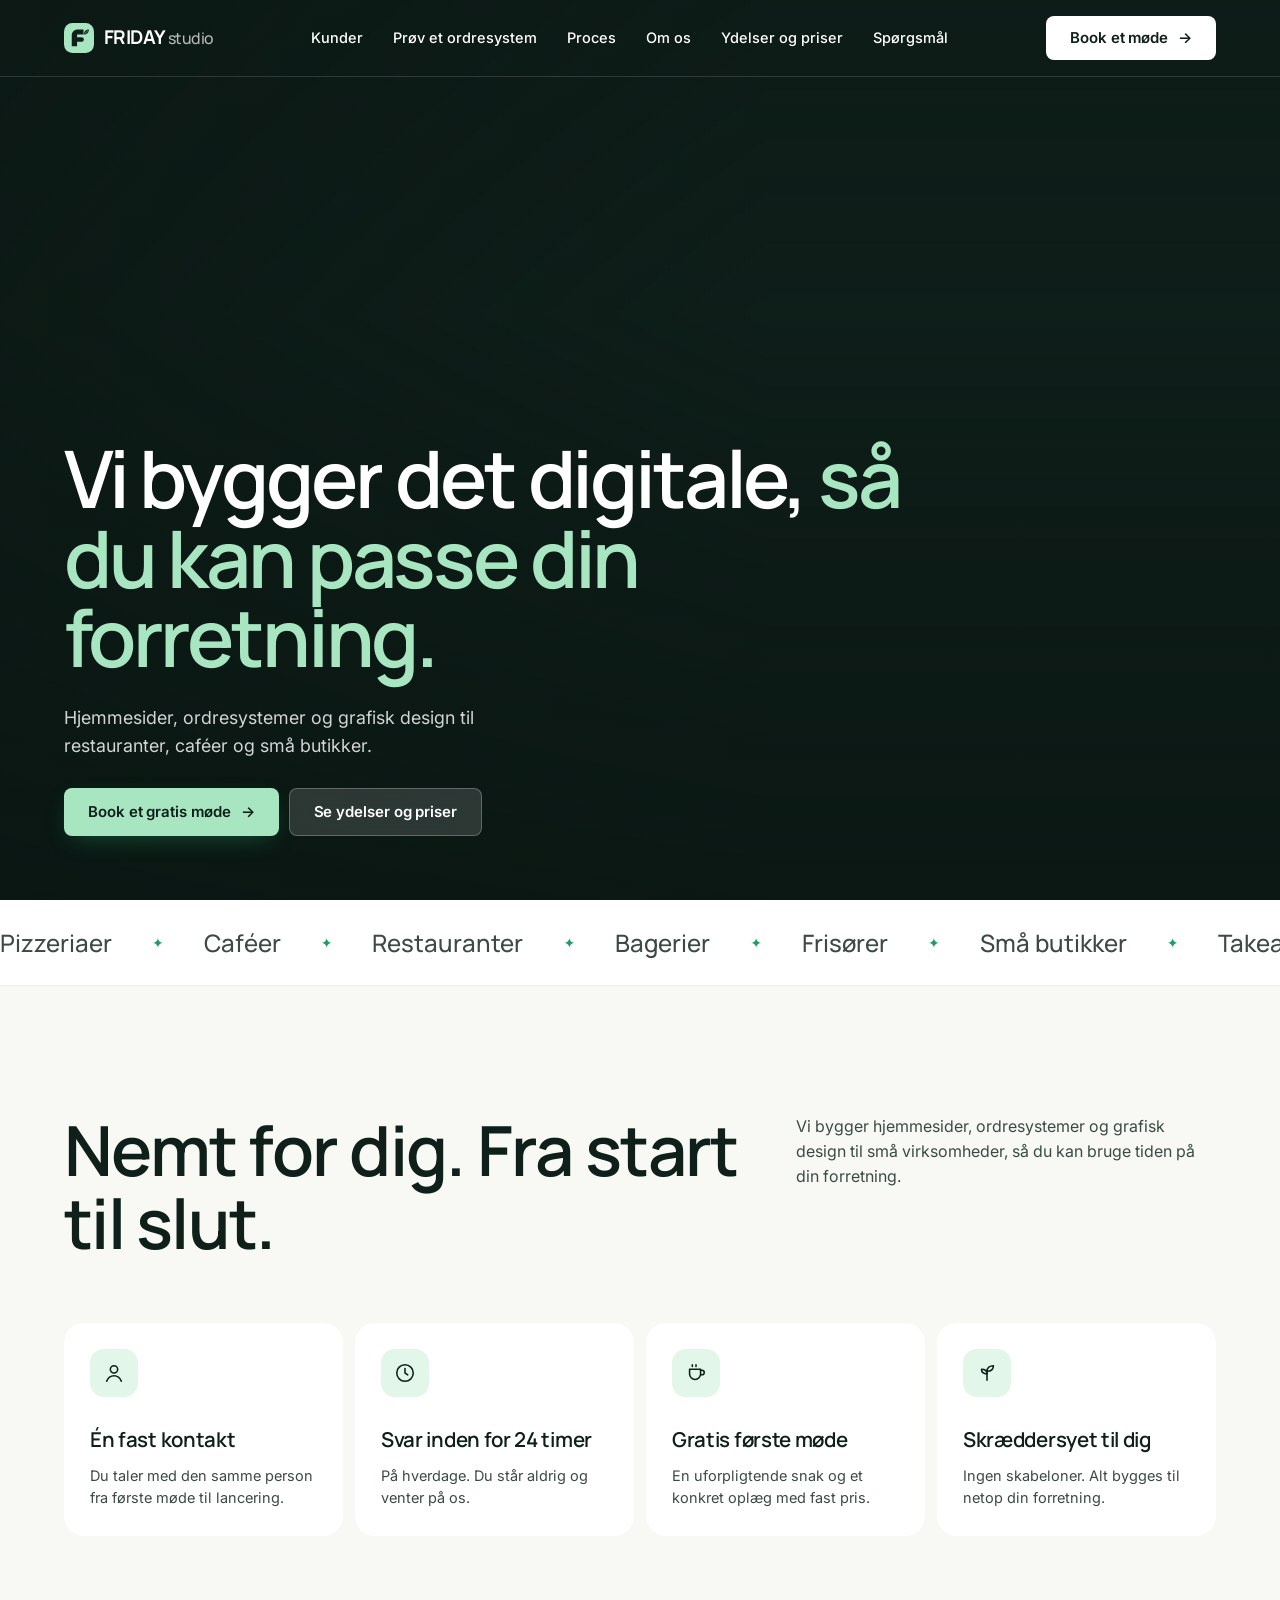
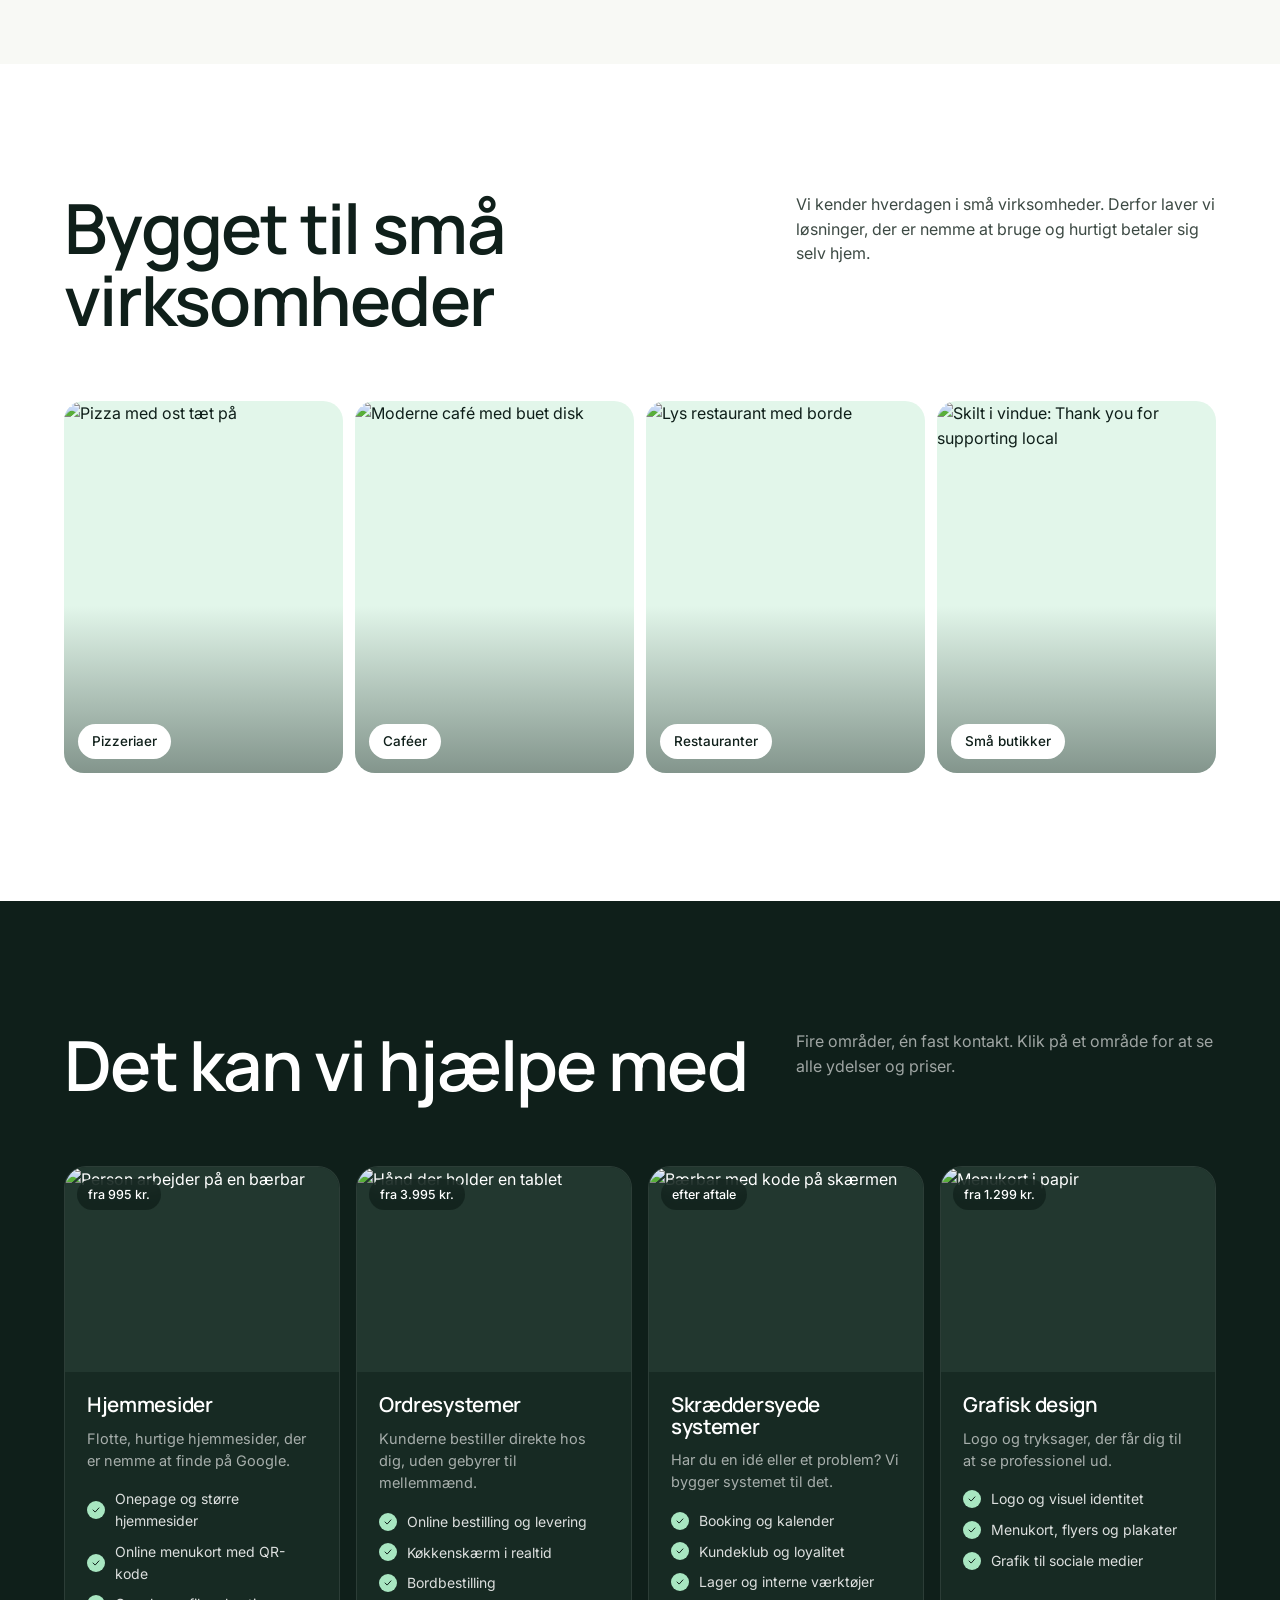
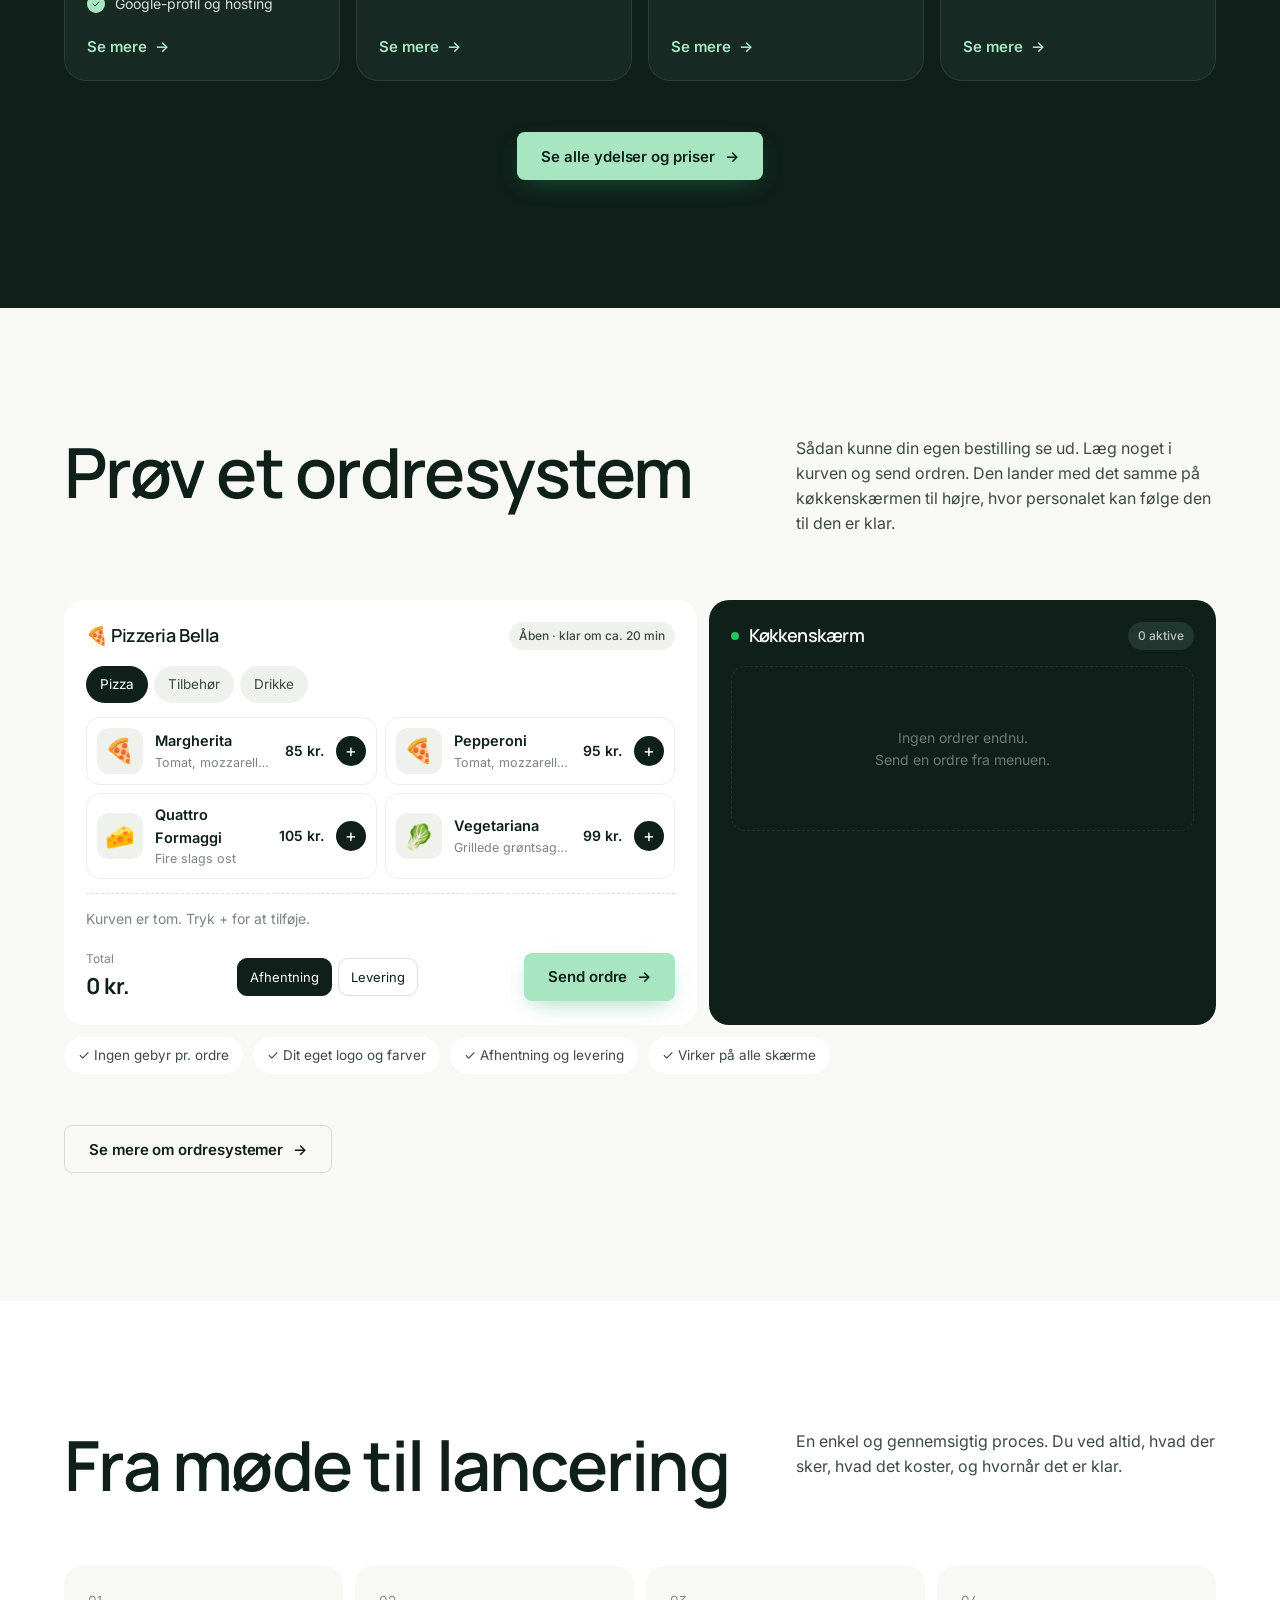
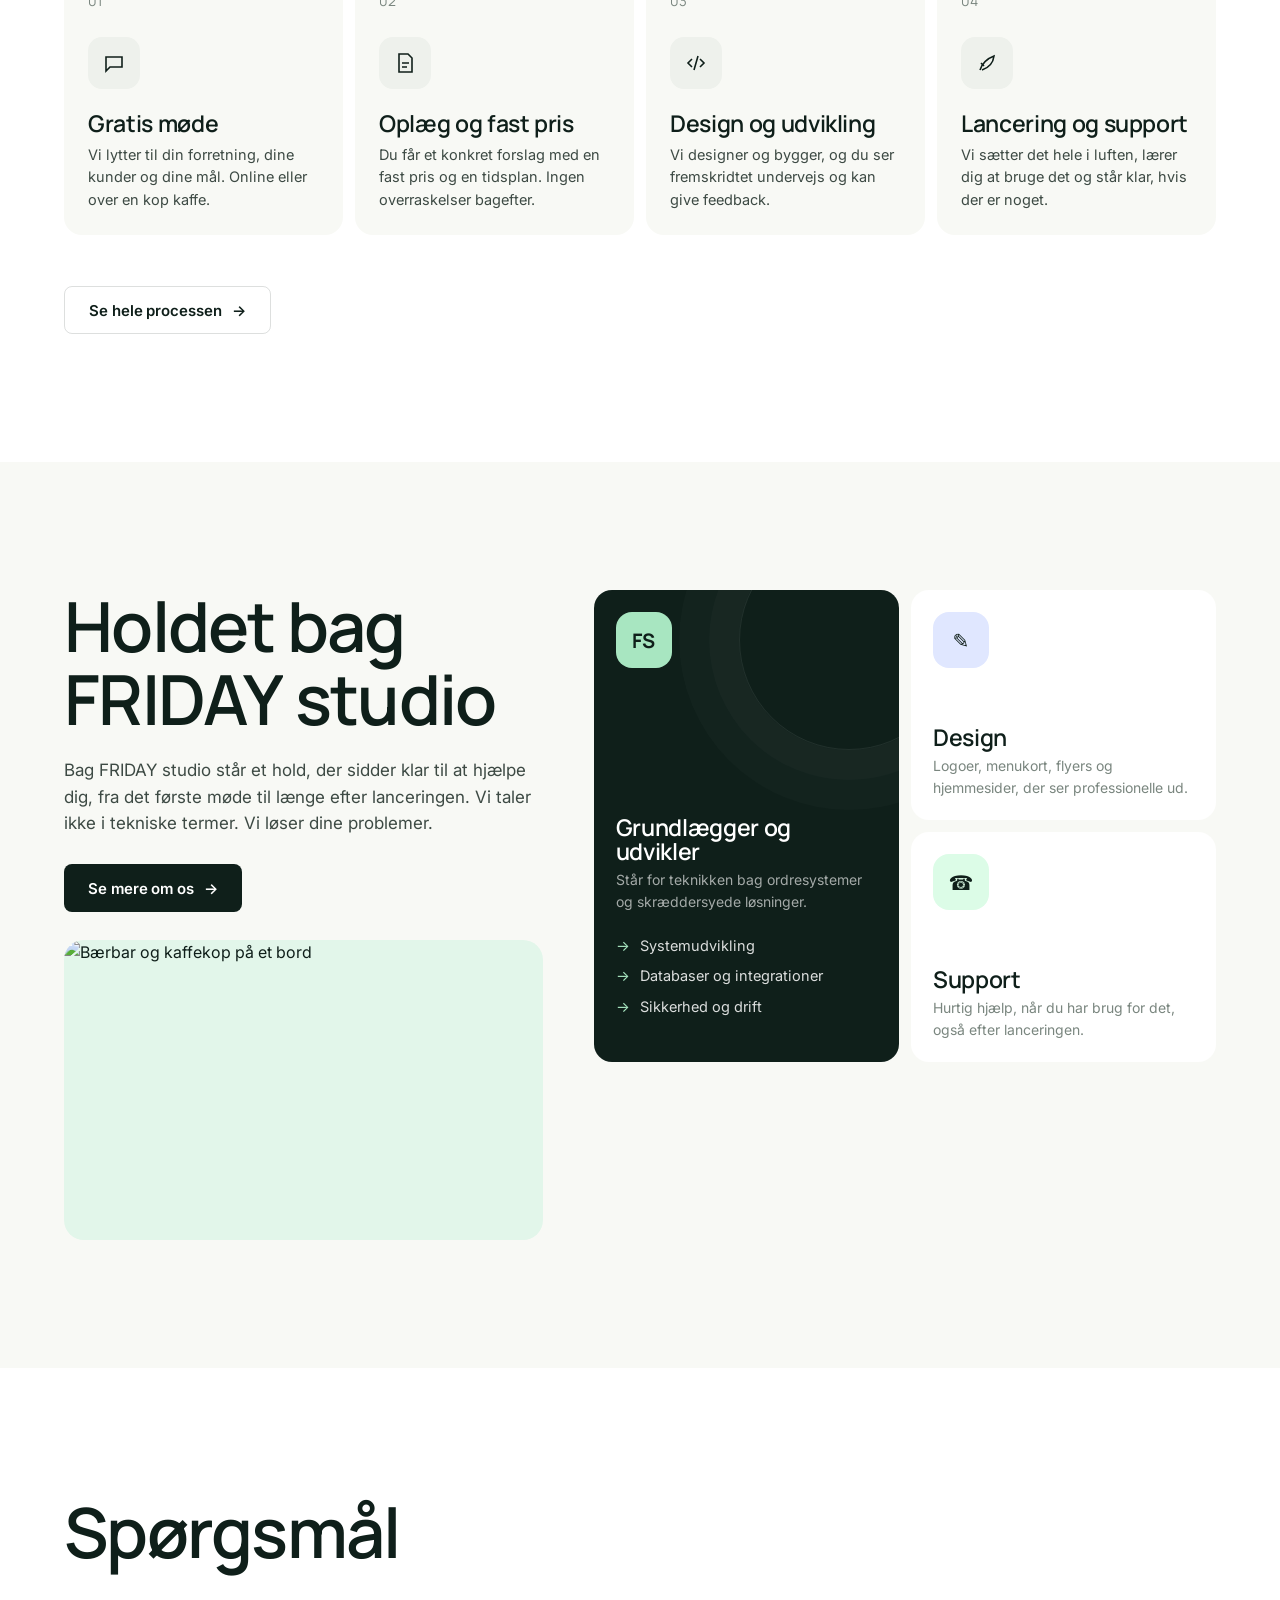
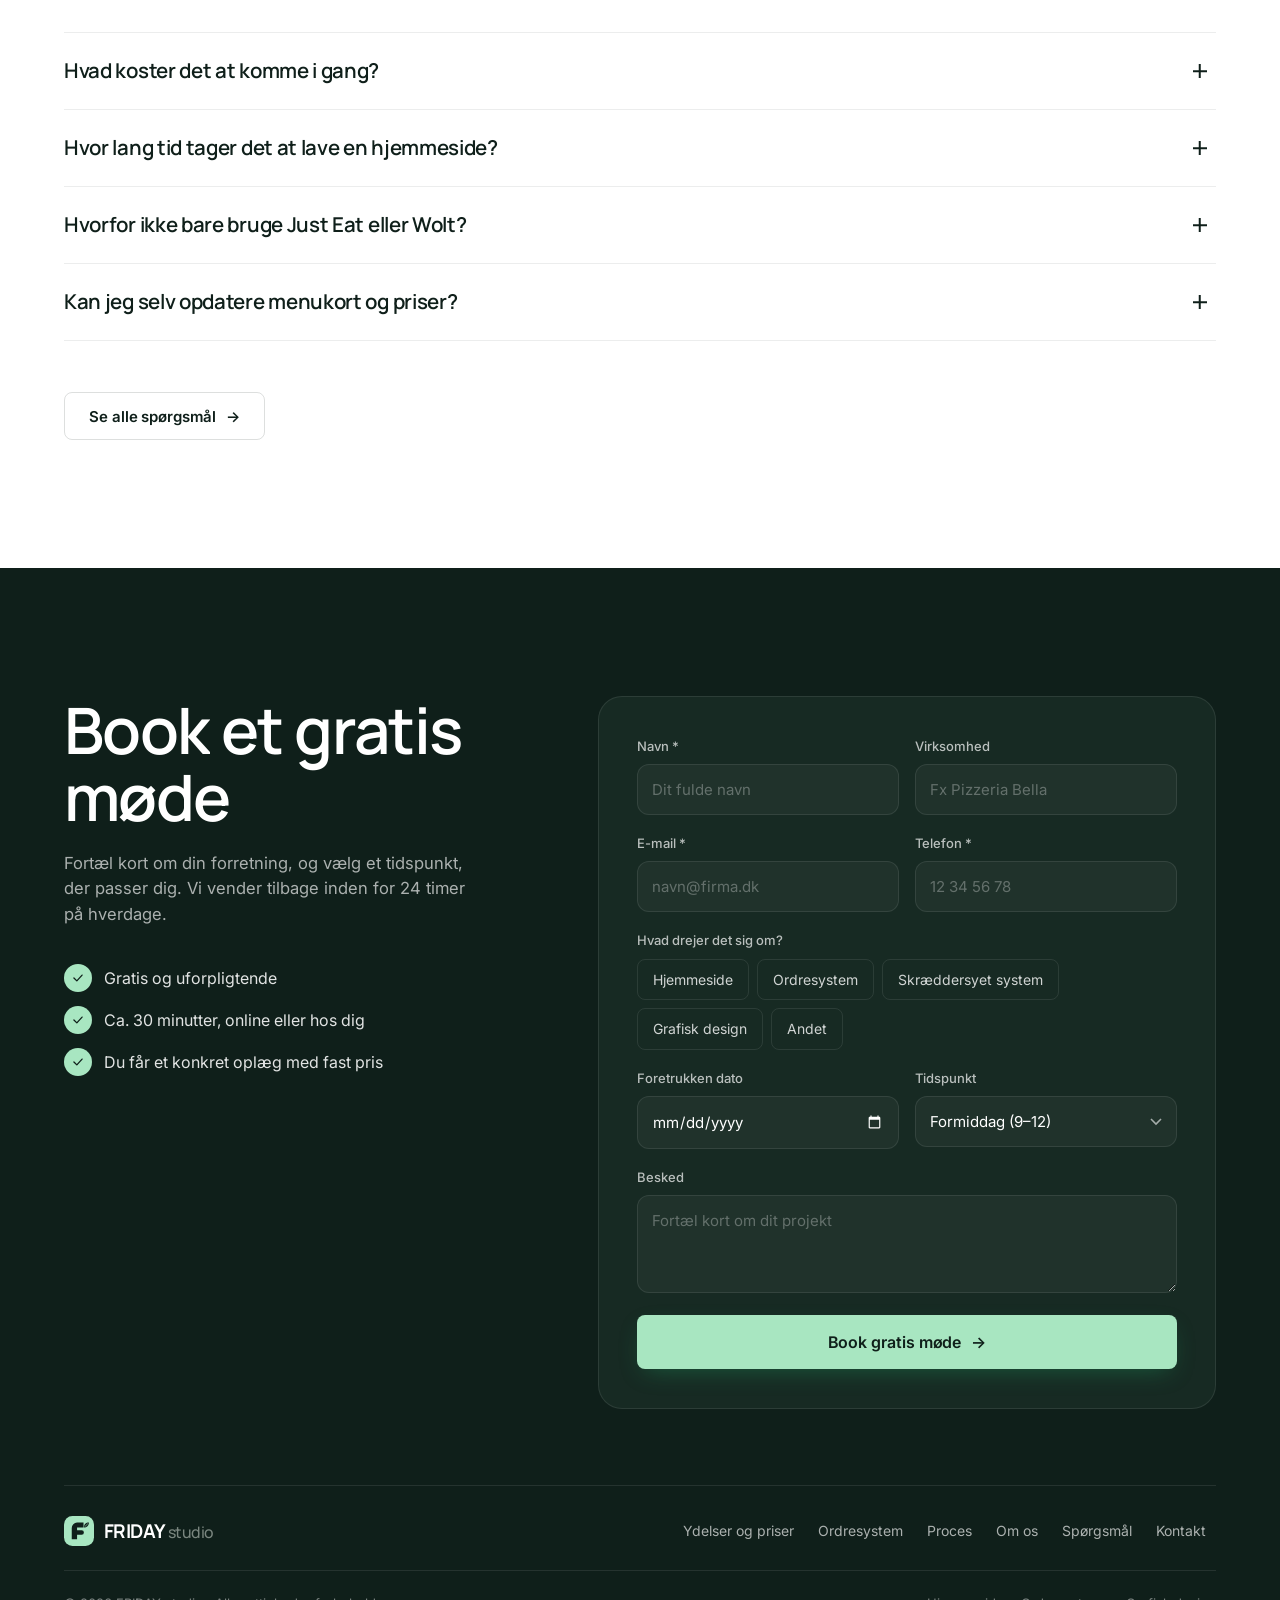
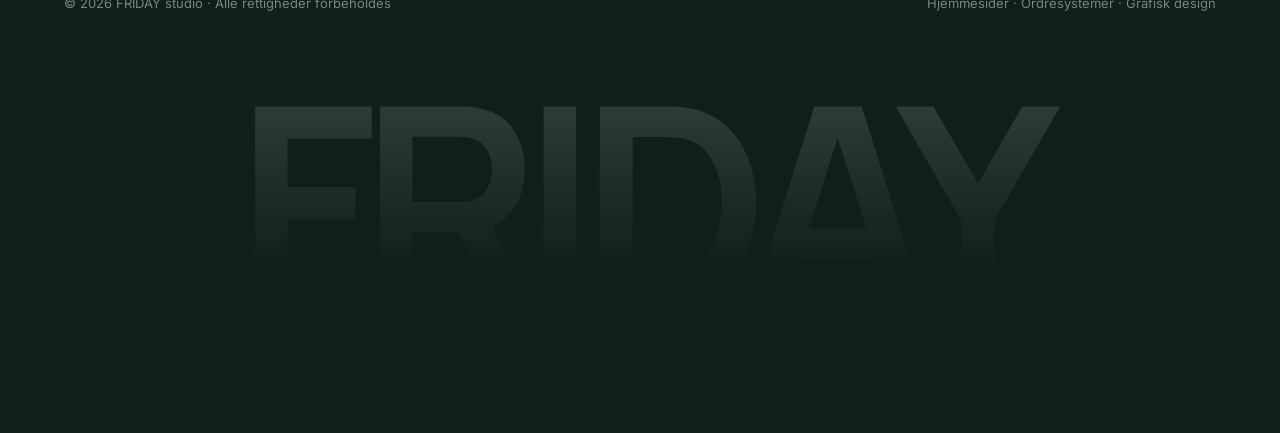
==== index.html @ a88fe7ba "Add separate pages for order system, process, about and FAQ Front page sections now link to their pa" ====
<!doctype html>
<html lang="da">
<head>
<meta charset="utf-8">
<meta name="viewport" content="width=device-width, initial-scale=1">
<title>FRIDAY studio · Hjemmesider, ordresystemer og grafisk design</title>
<meta name="description" content="FRIDAY studio bygger hjemmesider, ordresystemer og grafisk design til restauranter, caféer og små butikker. Book et gratis møde.">
<meta name="theme-color" content="#EEF1EC">
<link rel="icon" href="data:image/svg+xml,%3Csvg xmlns='http://www.w3.org/2000/svg' viewBox='0 0 64 64'%3E%3Crect width='64' height='64' rx='18' fill='%23A8E6C1'/%3E%3Cg transform='translate(6 6) scale(.81)'%3E%3Cg fill='%230F1F1A'%3E%3Cpath d='M13 54V24a14 14 0 0 1 14-14h17v13H27v7h12a6 6 0 0 1 0 12H27v12Z'/%3E%3Cpath d='M45 23c0-8.5 5.5-13.5 13-13.5 0 8.5-5.5 13.5-13 13.5Z'/%3E%3C/g%3E%3Cpath d='M47.5 20.5 55 13' stroke='%23A8E6C1' stroke-width='1.6' stroke-linecap='round'/%3E%3C/g%3E%3C/svg%3E">
<link rel="preconnect" href="https://fonts.googleapis.com">
<link rel="preconnect" href="https://fonts.gstatic.com" crossorigin>
<link href="https://fonts.googleapis.com/css2?family=Inter:wght@400;500;600&family=Manrope:wght@400;500;600;700;800&display=swap" rel="stylesheet">
<link rel="stylesheet" href="styles.css?v=13">
</head>
<body class="load">

<div class="wrap">

  <!-- NAV -->
  <header class="nav" id="nav">
    <div class="nav-inner">
      <a href="#top" class="logo" aria-label="FRIDAY studio forside">
        <svg viewBox="0 0 64 64" aria-hidden="true"><rect width="64" height="64" rx="18" fill="#A8E6C1"/><g transform="translate(6 6) scale(.81)"><g fill="#0F1F1A"><path d="M13 54V24a14 14 0 0 1 14-14h17v13H27v7h12a6 6 0 0 1 0 12H27v12Z"/><path d="M45 23c0-8.5 5.5-13.5 13-13.5 0 8.5-5.5 13.5-13 13.5Z"/></g><path d="M47.5 20.5 55 13" stroke="#A8E6C1" stroke-width="1.6" stroke-linecap="round"/></g></svg>
        <span>FRIDAY <small>studio</small></span>
      </a>
      <nav class="nav-links" aria-label="Hovedmenu">
        <a href="#kunder">Kunder</a>
        <a href="ordresystem.html">Prøv et ordresystem</a>
        <a href="proces.html">Proces</a>
        <a href="om-os.html">Om os</a>
        <a href="ydelser.html">Ydelser og priser</a>
        <a href="spoergsmaal.html">Spørgsmål</a>
      </nav>
      <div style="display:flex;gap:8px;align-items:center">
        <a href="#kontakt" class="btn btn-dark">Book et møde <span class="arr">→</span></a>
        <button class="menu-btn" id="menuBtn" aria-label="Åbn menu" aria-expanded="false"><span></span></button>
      </div>
    </div>
    <div class="mobile-menu" id="mobileMenu">
      <a href="ordresystem.html">Prøv et ordresystem</a>
      <a href="proces.html">Proces</a>
      <a href="om-os.html">Om os</a>
      <a href="ydelser.html">Ydelser og priser</a>
      <a href="spoergsmaal.html">Spørgsmål</a>
      <a href="#kontakt" class="btn btn-accent">Book et gratis møde</a>
    </div>
  </header>

  <!-- HERO -->
  <section class="section hero" id="top">
    <div class="hero-media" id="heroMedia" aria-hidden="true"></div>
    <div class="hero-inner">
      <h1 class="split">Vi bygger det digitale, <span class="soft">så du kan passe din forretning.</span></h1>
      <p class="hero-sub fade">Hjemmesider, ordresystemer og grafisk design til restauranter, caféer og små butikker.</p>
      <div class="hero-actions fade">
        <a href="#kontakt" class="btn btn-accent">Book et gratis møde <span class="arr">→</span></a>
        <a href="ydelser.html" class="btn btn-glass">Se ydelser og priser</a>
      </div>
    </div>
  </section>

  <!-- MARQUEE -->
  <div class="marquee" aria-hidden="true">
    <div class="marquee-track" id="marquee"><span>Pizzeriaer</span><span>Caféer</span><span>Restauranter</span><span>Bagerier</span><span>Frisører</span><span>Små butikker</span><span>Takeaway</span><span>Foodtrucks</span><span>Kaffebarer</span><span>Burgerbarer</span><span>Sushirestauranter</span><span>Isbutikker</span><span>Barer</span><span>Kiosker</span><span>Blomsterbutikker</span><span>Tøjbutikker</span><span>Delikatesser</span><span>Grillbarer</span><span>Shawarmabarer</span><span>Catering</span><span>Vinbarer</span><span>Skønhedsklinikker</span><span>Fitnesscentre</span><span>Håndværkere</span></div>
  </div>

  <!-- ABOUT / STATEMENT -->
  <section class="section" id="om">
    <div class="sec-head">
      <div>
        <h2 class="split">Nemt for dig. Fra start til slut.</h2>
      </div>
      <p class="reveal">Vi bygger hjemmesider, ordresystemer og grafisk design til små virksomheder, så du kan bruge tiden på din forretning.</p>
    </div>
    <div class="why stagger">
      <div class="why-card"><div class="why-ico"><svg viewBox="0 0 24 24" fill="none" stroke="currentColor" stroke-width="1.7" stroke-linecap="round" stroke-linejoin="round"><circle cx="12" cy="8" r="4"/><path d="M4 21c1.5-4 4.5-6 8-6s6.5 2 8 6"/></svg></div><h3>Én fast kontakt</h3><p>Du taler med den samme person fra første møde til lancering.</p></div>
      <div class="why-card"><div class="why-ico"><svg viewBox="0 0 24 24" fill="none" stroke="currentColor" stroke-width="1.7" stroke-linecap="round" stroke-linejoin="round"><circle cx="12" cy="12" r="9"/><path d="M12 7v5l3 2"/></svg></div><h3>Svar inden for 24 timer</h3><p>På hverdage. Du står aldrig og venter på os.</p></div>
      <div class="why-card"><div class="why-ico"><svg viewBox="0 0 24 24" fill="none" stroke="currentColor" stroke-width="1.7" stroke-linecap="round" stroke-linejoin="round"><path d="M5 8h12v5a6 6 0 0 1-12 0V8Z"/><path d="M17 9h1.5a2.5 2.5 0 0 1 0 5H17M8 3v2M12 3v2"/></svg></div><h3>Gratis første møde</h3><p>En uforpligtende snak og et konkret oplæg med fast pris.</p></div>
      <div class="why-card"><div class="why-ico"><svg viewBox="0 0 24 24" fill="none" stroke="currentColor" stroke-width="1.7" stroke-linecap="round" stroke-linejoin="round"><path d="M12 20V10"/><path d="M12 10c0-4 3-6 7-6 0 4-3 6-7 6Z"/><path d="M12 13c0-3-2.5-5-6-5 0 3 2.5 5 6 5Z"/></svg></div><h3>Skræddersyet til dig</h3><p>Ingen skabeloner. Alt bygges til netop din forretning.</p></div>
    </div>
  </section>

  <!-- WHO WE HELP -->
  <section class="section white" id="kunder">
    <div class="sec-head">
      <div>
        <h2 class="split">Bygget til små virksomheder</h2>
      </div>
      <p class="reveal">Vi kender hverdagen i små virksomheder. Derfor laver vi løsninger, der er nemme at bruge og hurtigt betaler sig selv hjem.</p>
    </div>
    <div class="who-grid stagger">
      <div class="who"><img src="https://images.unsplash.com/photo-1593504049359-74330189a345?auto=format&fit=crop&w=700&q=75" alt="Pizza med ost tæt på" loading="lazy"><p>Online bestilling uden gebyrer til mellemmænd.</p><span class="pill">Pizzeriaer</span></div>
      <div class="who"><img src="https://images.unsplash.com/photo-1567880905822-56f8e06fe630?auto=format&fit=crop&w=700&q=75" alt="Moderne café med buet disk" loading="lazy"><p>Hjemmeside, menukort og bestilling til takeaway.</p><span class="pill">Caféer</span></div>
      <div class="who"><img src="https://images.unsplash.com/photo-1517248135467-4c7edcad34c4?auto=format&fit=crop&w=700&q=75" alt="Lys restaurant med borde" loading="lazy"><p>Bordbestilling og en hjemmeside, der fylder stolene.</p><span class="pill">Restauranter</span></div>
      <div class="who"><img src="https://images.unsplash.com/photo-1761783536272-2fb78dd52c76?auto=format&fit=crop&w=700&q=75" alt="Skilt i vindue: Thank you for supporting local" loading="lazy"><p>Synlighed online og systemer, der sparer tid.</p><span class="pill">Små butikker</span></div>
    </div>
  </section>

  <!-- SERVICES -->
  <section class="section dark" id="ydelser">
    <div class="sec-head">
      <h2 class="split">Det kan vi hjælpe med</h2>
      <p class="reveal">Fire områder, én fast kontakt. Klik på et område for at se alle ydelser og priser.</p>
    </div>
    <div class="svc-grid stagger">
      <a href="ydelser.html#hjemmesider" class="svc-card">
        <div class="svc-img"><img src="https://images.unsplash.com/photo-1586880244406-556ebe35f282?auto=format&fit=crop&w=800&q=75" alt="Person arbejder på en bærbar" loading="lazy"><span class="svc-from">fra 995 kr.</span></div>
        <div class="svc-text">
          <h3>Hjemmesider</h3>
          <p>Flotte, hurtige hjemmesider, der er nemme at finde på Google.</p>
          <ul><li><span><svg viewBox="0 0 24 24" fill="none" stroke="currentColor" stroke-width="2.4" stroke-linecap="round" stroke-linejoin="round"><path d="m5 12 5 5 9-10"/></svg></span>Onepage og større hjemmesider</li><li><span><svg viewBox="0 0 24 24" fill="none" stroke="currentColor" stroke-width="2.4" stroke-linecap="round" stroke-linejoin="round"><path d="m5 12 5 5 9-10"/></svg></span>Online menukort med QR-kode</li><li><span><svg viewBox="0 0 24 24" fill="none" stroke="currentColor" stroke-width="2.4" stroke-linecap="round" stroke-linejoin="round"><path d="m5 12 5 5 9-10"/></svg></span>Google-profil og hosting</li></ul>
          <span class="svc-more">Se mere <span class="arr">→</span></span>
        </div>
      </a>
      <a href="ydelser.html#systemer" class="svc-card">
        <div class="svc-img"><img src="https://images.unsplash.com/photo-1555596098-9b19f458ed19?auto=format&fit=crop&w=800&q=75" alt="Hånd der holder en tablet" loading="lazy"><span class="svc-from">fra 3.995 kr.</span></div>
        <div class="svc-text">
          <h3>Ordresystemer</h3>
          <p>Kunderne bestiller direkte hos dig, uden gebyrer til mellemmænd.</p>
          <ul><li><span><svg viewBox="0 0 24 24" fill="none" stroke="currentColor" stroke-width="2.4" stroke-linecap="round" stroke-linejoin="round"><path d="m5 12 5 5 9-10"/></svg></span>Online bestilling og levering</li><li><span><svg viewBox="0 0 24 24" fill="none" stroke="currentColor" stroke-width="2.4" stroke-linecap="round" stroke-linejoin="round"><path d="m5 12 5 5 9-10"/></svg></span>Køkkenskærm i realtid</li><li><span><svg viewBox="0 0 24 24" fill="none" stroke="currentColor" stroke-width="2.4" stroke-linecap="round" stroke-linejoin="round"><path d="m5 12 5 5 9-10"/></svg></span>Bordbestilling</li></ul>
          <span class="svc-more">Se mere <span class="arr">→</span></span>
        </div>
      </a>
      <a href="ydelser.html#systemer" class="svc-card">
        <div class="svc-img"><img src="https://images.unsplash.com/photo-1498050108023-c5249f4df085?auto=format&fit=crop&w=800&q=75" alt="Bærbar med kode på skærmen" loading="lazy"><span class="svc-from">efter aftale</span></div>
        <div class="svc-text">
          <h3>Skræddersyede systemer</h3>
          <p>Har du en idé eller et problem? Vi bygger systemet til det.</p>
          <ul><li><span><svg viewBox="0 0 24 24" fill="none" stroke="currentColor" stroke-width="2.4" stroke-linecap="round" stroke-linejoin="round"><path d="m5 12 5 5 9-10"/></svg></span>Booking og kalender</li><li><span><svg viewBox="0 0 24 24" fill="none" stroke="currentColor" stroke-width="2.4" stroke-linecap="round" stroke-linejoin="round"><path d="m5 12 5 5 9-10"/></svg></span>Kundeklub og loyalitet</li><li><span><svg viewBox="0 0 24 24" fill="none" stroke="currentColor" stroke-width="2.4" stroke-linecap="round" stroke-linejoin="round"><path d="m5 12 5 5 9-10"/></svg></span>Lager og interne værktøjer</li></ul>
          <span class="svc-more">Se mere <span class="arr">→</span></span>
        </div>
      </a>
      <a href="ydelser.html#grafisk" class="svc-card">
        <div class="svc-img"><img src="https://images.unsplash.com/photo-1557499305-bd68d0ad468d?auto=format&fit=crop&w=800&q=75" alt="Menukort i papir" loading="lazy"><span class="svc-from">fra 1.299 kr.</span></div>
        <div class="svc-text">
          <h3>Grafisk design</h3>
          <p>Logo og tryksager, der får dig til at se professionel ud.</p>
          <ul><li><span><svg viewBox="0 0 24 24" fill="none" stroke="currentColor" stroke-width="2.4" stroke-linecap="round" stroke-linejoin="round"><path d="m5 12 5 5 9-10"/></svg></span>Logo og visuel identitet</li><li><span><svg viewBox="0 0 24 24" fill="none" stroke="currentColor" stroke-width="2.4" stroke-linecap="round" stroke-linejoin="round"><path d="m5 12 5 5 9-10"/></svg></span>Menukort, flyers og plakater</li><li><span><svg viewBox="0 0 24 24" fill="none" stroke="currentColor" stroke-width="2.4" stroke-linecap="round" stroke-linejoin="round"><path d="m5 12 5 5 9-10"/></svg></span>Grafik til sociale medier</li></ul>
          <span class="svc-more">Se mere <span class="arr">→</span></span>
        </div>
      </a>
    </div>
    <div class="svc-all reveal"><a href="ydelser.html" class="btn btn-accent">Se alle ydelser og priser <span class="arr">→</span></a></div>
  </section>

  <!-- DEMO -->
  <section class="section" id="demo">
    <div class="sec-head">
      <div>
        <h2 class="split">Prøv et ordresystem</h2>
      </div>
      <p class="reveal">Sådan kunne din egen bestilling se ud. Læg noget i kurven og send ordren. Den lander med det samme på køkkenskærmen til højre, hvor personalet kan følge den til den er klar.</p>
    </div>

    <div class="demo-grid">
      <div class="panel reveal">
        <div class="panel-head">
          <h4>🍕 Pizzeria Bella</h4>
          <span class="tag">Åben · klar om ca. 20 min</span>
        </div>
        <div class="cats" id="cats"></div>
        <div class="menu-items" id="menuItems"></div>
        <div class="cart">
          <div class="cart-lines" id="cartLines"><span class="cart-empty">Kurven er tom. Tryk + for at tilføje.</span></div>
          <div class="cart-foot">
            <div class="tot"><small>Total</small><span id="cartTotal">0 kr.</span></div>
            <div class="pick" id="pick"><button class="on" data-v="Afhentning">Afhentning</button><button data-v="Levering">Levering</button></div>
            <button class="btn btn-accent" id="orderBtn">Send ordre <span class="arr">→</span></button>
          </div>
        </div>
      </div>

      <div class="panel k reveal">
        <div class="panel-head">
          <h4><span style="width:8px;height:8px;border-radius:50%;background:#22C55E;display:inline-block"></span>Køkkenskærm</h4>
          <span class="tag" id="kCount">0 aktive</span>
        </div>
        <div class="tickets" id="tickets"><div class="k-empty">Ingen ordrer endnu.<br>Send en ordre fra menuen.</div></div>
      </div>
    </div>
    <div class="demo-note reveal">
      <span>✓ Ingen gebyr pr. ordre</span><span>✓ Dit eget logo og farver</span><span>✓ Afhentning og levering</span><span>✓ Virker på alle skærme</span>
    </div>
    <div class="sec-more reveal"><a href="ordresystem.html" class="btn btn-ghost">Se mere om ordresystemer <span class="arr">→</span></a></div>
  </section>

  <!-- PROCESS -->
  <section class="section white" id="proces">
    <div class="sec-head">
      <div>
        <h2 class="split">Fra møde til lancering</h2>
      </div>
      <p class="reveal">En enkel og gennemsigtig proces. Du ved altid, hvad der sker, hvad det koster, og hvornår det er klar.</p>
    </div>
    <div class="steps stagger">
      <div class="step"><span class="n">01</span><div><div class="ico"><svg viewBox="0 0 24 24" fill="none" stroke="currentColor" stroke-width="1.6"><path d="M4 6h16v10H8l-4 4V6Z"/></svg></div><h3>Gratis møde</h3><p>Vi lytter til din forretning, dine kunder og dine mål. Online eller over en kop kaffe.</p></div><span class="bar"></span></div>
      <div class="step"><span class="n">02</span><div><div class="ico"><svg viewBox="0 0 24 24" fill="none" stroke="currentColor" stroke-width="1.6"><path d="M6 3h9l4 4v14H6V3Z"/><path d="M9 12h7M9 16h5"/></svg></div><h3>Oplæg og fast pris</h3><p>Du får et konkret forslag med en fast pris og en tidsplan. Ingen overraskelser bagefter.</p></div><span class="bar"></span></div>
      <div class="step"><span class="n">03</span><div><div class="ico"><svg viewBox="0 0 24 24" fill="none" stroke="currentColor" stroke-width="1.6"><path d="m8 8-4 4 4 4M16 8l4 4-4 4M14 5l-4 14"/></svg></div><h3>Design og udvikling</h3><p>Vi designer og bygger, og du ser fremskridtet undervejs og kan give feedback.</p></div><span class="bar"></span></div>
      <div class="step"><span class="n">04</span><div><div class="ico"><svg viewBox="0 0 24 24" fill="none" stroke="currentColor" stroke-width="1.6"><path d="M5 19c2-6 6-11 14-14-1 8-6 12-12 14"/><path d="M9 15l-3-3"/></svg></div><h3>Lancering og support</h3><p>Vi sætter det hele i luften, lærer dig at bruge det og står klar, hvis der er noget.</p></div><span class="bar"></span></div>
    </div>
    <div class="sec-more reveal"><a href="proces.html" class="btn btn-ghost">Se hele processen <span class="arr">→</span></a></div>
  </section>

  <!-- TEAM -->
  <section class="section" id="om-os">
    <div class="team-grid">
      <div class="team-copy">
        <h2 class="split">Holdet bag FRIDAY studio</h2>
        <p class="reveal">Bag FRIDAY studio står et hold, der sidder klar til at hjælpe dig, fra det første møde til længe efter lanceringen. Vi taler ikke i tekniske termer. Vi løser dine problemer.</p>
        <a href="om-os.html" class="btn btn-dark reveal">Se mere om os <span class="arr">→</span></a>
        <div class="team-photo reveal"><img src="https://images.unsplash.com/photo-1522199755839-a2bacb67c546?auto=format&fit=crop&w=1000&q=75" alt="Bærbar og kaffekop på et bord" loading="lazy"></div>
      </div>
      <div class="roles stagger">
        <div class="role big">
          <span class="ring"></span>
          <div class="av" style="background:var(--accent);color:var(--accent-ink)">FS</div>
          <div>
            <h3 style="margin-top:28px">Grundlægger og udvikler</h3>
            <p>Står for teknikken bag ordresystemer og skræddersyede løsninger.</p>
            <ul><li>Systemudvikling</li><li>Databaser og integrationer</li><li>Sikkerhed og drift</li></ul>
          </div>
        </div>
        <div class="role"><div class="av" style="background:#E0E7FF">✎</div><div><h3>Design</h3><p>Logoer, menukort, flyers og hjemmesider, der ser professionelle ud.</p></div></div>
        <div class="role"><div class="av" style="background:#DCFCE7">☎</div><div><h3>Support</h3><p>Hurtig hjælp, når du har brug for det, også efter lanceringen.</p></div></div>
      </div>
    </div>
  </section>

  <!-- FAQ -->
  <section class="section white" id="faq">
    <div class="sec-head">
      <h2 class="split">Spørgsmål</h2>
    </div>
    <div class="faq-list" id="faqList">
      <div class="faq"><button class="faq-q" aria-expanded="false"><h3>Hvad koster det at komme i gang?</h3><span class="pm"></span></button><div class="faq-a"><div><p>Det første møde er gratis og uforpligtende. Herefter får du et oplæg med en fast pris, så du ved præcis, hvad du betaler, før vi går i gang.</p></div></div></div>
      <div class="faq"><button class="faq-q" aria-expanded="false"><h3>Hvor lang tid tager det at lave en hjemmeside?</h3><span class="pm"></span></button><div class="faq-a"><div><p>En typisk hjemmeside tager 2–4 uger fra første møde til lancering. Et ordresystem tager normalt 3–6 uger, afhængigt af hvad du har brug for.</p></div></div></div>
      <div class="faq"><button class="faq-q" aria-expanded="false"><h3>Hvorfor ikke bare bruge Just Eat eller Wolt?</h3><span class="pm"></span></button><div class="faq-a"><div><p>De store platforme tager ofte en stor procentdel af hver ordre. Med dit eget ordresystem betaler du en fast pris, ejer dine kundedata og kan selv bestemme design, tilbud og kundeklub.</p></div></div></div>
      <div class="faq"><button class="faq-q" aria-expanded="false"><h3>Kan jeg selv opdatere menukort og priser?</h3><span class="pm"></span></button><div class="faq-a"><div><p>Ja. Du får et enkelt administrationspanel, hvor du kan ændre retter, priser, åbningstider og tilbud uden at kunne kode.</p></div></div></div>
    </div>
    <div class="sec-more reveal"><a href="spoergsmaal.html" class="btn btn-ghost">Se alle spørgsmål <span class="arr">→</span></a></div>
  </section>

  <!-- CONTACT + FOOTER -->
  <section class="section dark" id="kontakt">
    <div class="contact-grid" id="contactGrid">
      <div class="contact-left">
        <h2 class="split">Book et gratis møde</h2>
        <p class="reveal">Fortæl kort om din forretning, og vælg et tidspunkt, der passer dig. Vi vender tilbage inden for 24 timer på hverdage.</p>
        <ul class="perks reveal">
          <li><span><svg viewBox="0 0 24 24" fill="none" stroke="currentColor" stroke-width="2.2" stroke-linecap="round" stroke-linejoin="round"><path d="m5 12 5 5 9-10"/></svg></span>Gratis og uforpligtende</li>
          <li><span><svg viewBox="0 0 24 24" fill="none" stroke="currentColor" stroke-width="2.2" stroke-linecap="round" stroke-linejoin="round"><path d="m5 12 5 5 9-10"/></svg></span>Ca. 30 minutter, online eller hos dig</li>
          <li><span><svg viewBox="0 0 24 24" fill="none" stroke="currentColor" stroke-width="2.2" stroke-linecap="round" stroke-linejoin="round"><path d="m5 12 5 5 9-10"/></svg></span>Du får et konkret oplæg med fast pris</li>
        </ul>
      </div>

      <div class="book-card reveal">
        <form class="book" id="bookForm" novalidate>
          <div class="row2">
            <div class="field"><label for="fName">Navn *</label><input id="fName" name="navn" required autocomplete="name" placeholder="Dit fulde navn"></div>
            <div class="field"><label for="fCompany">Virksomhed</label><input id="fCompany" name="virksomhed" autocomplete="organization" placeholder="Fx Pizzeria Bella"></div>
          </div>
          <div class="row2">
            <div class="field"><label for="fEmail">E-mail *</label><input id="fEmail" name="email" type="email" required autocomplete="email" placeholder="navn@firma.dk"></div>
            <div class="field"><label for="fPhone">Telefon *</label><input id="fPhone" name="telefon" type="tel" required autocomplete="tel" placeholder="12 34 56 78"></div>
          </div>
          <div class="field">
            <span class="flabel">Hvad drejer det sig om?</span>
            <div class="chips" id="topics">
              <button type="button" class="chip">Hjemmeside</button>
              <button type="button" class="chip">Ordresystem</button>
              <button type="button" class="chip">Skræddersyet system</button>
              <button type="button" class="chip">Grafisk design</button>
              <button type="button" class="chip">Andet</button>
            </div>
          </div>
          <div class="row2">
            <div class="field"><label for="fDate">Foretrukken dato</label><input id="fDate" name="dato" type="date"></div>
            <div class="field"><label for="fTime">Tidspunkt</label>
              <select id="fTime" name="tid"><option>Formiddag (9–12)</option><option>Eftermiddag (12–16)</option><option>Sen eftermiddag (16–18)</option></select>
            </div>
          </div>
          <div class="field"><label for="fMsg">Besked</label><textarea id="fMsg" name="besked" rows="3" placeholder="Fortæl kort om dit projekt"></textarea></div>
          <button class="btn btn-accent" type="submit">Book gratis møde <span class="arr">→</span></button>
          <div class="form-msg" id="formMsg" role="alert"></div>
        </form>

        <div class="success" role="status">
          <div class="ck"><svg width="28" height="28" viewBox="0 0 24 24" fill="none" stroke="#0F1F1A" stroke-width="2.4"><path d="m5 12 5 5 9-10"/></svg></div>
          <h3>Tak! Din forespørgsel er modtaget.</h3>
          <p id="successText">Vi vender tilbage inden for 24 timer på hverdage og bekræfter dit møde.</p>
        </div>
      </div>
    </div>

    <footer>
      <div class="foot-top">
        <a href="#top" class="logo light"><svg viewBox="0 0 64 64" aria-hidden="true"><rect width="64" height="64" rx="18" fill="#A8E6C1"/><g transform="translate(6 6) scale(.81)"><g fill="#0F1F1A"><path d="M13 54V24a14 14 0 0 1 14-14h17v13H27v7h12a6 6 0 0 1 0 12H27v12Z"/><path d="M45 23c0-8.5 5.5-13.5 13-13.5 0 8.5-5.5 13.5-13 13.5Z"/></g><path d="M47.5 20.5 55 13" stroke="#A8E6C1" stroke-width="1.6" stroke-linecap="round"/></g></svg><span>FRIDAY <small>studio</small></span></a>
        <nav class="foot-links" aria-label="Footer">
          <a href="ydelser.html">Ydelser og priser</a><a href="ordresystem.html">Ordresystem</a><a href="proces.html">Proces</a><a href="om-os.html">Om os</a><a href="spoergsmaal.html">Spørgsmål</a><a href="#kontakt">Kontakt</a>
        </nav>
      </div>
      <div class="foot-bottom">
        <span>© <span id="yr">2026</span> FRIDAY studio · Alle rettigheder forbeholdes</span>
        <span>Hjemmesider · Ordresystemer · Grafisk design</span>
      </div>
      <div class="giant" aria-hidden="true">FRIDAY</div>
    </footer>
  </section>

</div>

<div class="toast" id="toast"></div>

<script src="main.js?v=1"></script>
</body>
</html>
---- styles.css ----
:root{
  --bg:#EEF1EC;
  --card:#F8F9F5;
  --white:#FFFFFF;
  --ink:#0F1F1A;
  --ink-2:#3D4A44;
  --muted:#7A867F;
  --line:rgba(15,31,26,.08);
  --line-strong:rgba(15,31,26,.14);
  --dark:#0F1F1A;
  --dark-2:#172A23;
  --dark-3:#22372F;
  --dark-line:rgba(255,255,255,.09);
  --accent:#A8E6C1;
  --accent-ink:#0F1F1A;
  --accent-strong:#1F9D62;
  --accent-soft:#E2F6EA;
  --ok:#22C55E;
  --radius:24px;
  --radius-sm:14px;
  --pad:clamp(20px,4vw,56px);
  --gutter:clamp(20px,5vw,72px);
  --inline:max(var(--gutter),calc((100% - 1440px) / 2));
  --ease:cubic-bezier(.22,1,.36,1);
  --font-head:"Manrope",system-ui,sans-serif;
  --font-body:"Inter",system-ui,sans-serif;
}
*{box-sizing:border-box;margin:0;padding:0}
html{scroll-behavior:smooth;-webkit-text-size-adjust:100%}
body{background:var(--bg);color:var(--ink);font-family:var(--font-body);font-size:16px;line-height:1.55;-webkit-font-smoothing:antialiased;overflow-x:hidden}
img,svg{display:block;max-width:100%}
a{color:inherit;text-decoration:none}
button,input,select,textarea{font:inherit;color:inherit}
button{cursor:pointer;background:none;border:0}
::selection{background:var(--accent);color:var(--accent-ink)}
:focus-visible{outline:2px solid var(--accent-strong);outline-offset:3px;border-radius:6px}

.wrap{width:100%}
.section{background:var(--card);padding:clamp(72px,10vw,140px) var(--inline);position:relative;overflow:hidden}
.section.dark{background:var(--dark);color:#fff}
.section.white{background:var(--white)}

h1,h2,h3,h4{font-family:var(--font-head);font-weight:600;letter-spacing:-.025em;line-height:1.05}
h2{font-size:clamp(36px,5.4vw,72px)}
h3{font-size:clamp(20px,1.8vw,24px);letter-spacing:-.015em}

.label{display:inline-flex;align-items:center;gap:8px;font-size:13px;font-weight:500;color:var(--ink-2)}
.label::before{content:"";width:7px;height:7px;border-radius:50%;background:var(--accent-strong);box-shadow:0 0 0 4px rgba(31,157,98,.15)}
.dark .label{color:rgba(255,255,255,.75)}
.sec-head{display:flex;justify-content:space-between;align-items:flex-start;gap:24px;margin-bottom:clamp(32px,5vw,64px)}
.sec-head p{max-width:420px;color:var(--ink-2)}
.dark .sec-head p{color:rgba(255,255,255,.6)}
.sparks{display:flex;gap:clamp(24px,6vw,90px);color:var(--muted);font-size:14px;padding-top:24px}
.sparks span{display:inline-block;animation:spin 8s linear infinite}
.sparks span:nth-child(2){animation-duration:11s;animation-direction:reverse}
.sparks span:nth-child(3){animation-duration:14s}
@keyframes spin{to{transform:rotate(360deg)}}

.btn{display:inline-flex;align-items:center;justify-content:center;gap:10px;height:48px;padding:0 24px;border-radius:8px;font-weight:600;font-size:15px;letter-spacing:-.005em;transition:transform .3s var(--ease),background .3s,color .3s,box-shadow .3s;white-space:nowrap}
.btn:hover{transform:translateY(-2px)}
.btn-accent{background:var(--accent);color:var(--accent-ink);box-shadow:0 8px 24px -8px rgba(31,157,98,.45)}
.btn-accent:hover{background:#94DDB2}
.btn-dark{background:var(--ink);color:#fff}
.btn-light{background:#fff;color:var(--ink)}
.btn-ghost{border:1px solid var(--line-strong)}
.btn .arr{transition:transform .3s var(--ease)}
.btn:hover .arr{transform:translateX(3px)}

/* ---------- NAV ---------- */
.nav{position:fixed;top:0;left:0;right:0;z-index:50;background:rgba(255,255,255,.94);backdrop-filter:blur(16px) saturate(1.4);-webkit-backdrop-filter:blur(16px) saturate(1.4);border-bottom:1px solid var(--line);transition:background .4s,border-color .4s,box-shadow .4s}
.nav-inner{display:flex;align-items:center;justify-content:space-between;gap:20px;height:76px;padding:0 var(--inline)}
.nav.scrolled{box-shadow:0 8px 30px -18px rgba(15,31,26,.25)}
.logo{display:flex;align-items:center;gap:10px;font-family:var(--font-head);font-weight:700;font-size:19px;letter-spacing:-.03em}
.logo svg{width:30px;height:30px}
.logo small{font-weight:500;color:var(--muted)}
.nav-links{display:flex;gap:30px}
.nav-links a{position:relative;padding:6px 0;font-size:14.5px;font-weight:500;color:var(--ink-2);transition:color .25s}
.nav-links a::after{content:"";position:absolute;left:0;right:0;bottom:0;height:1.5px;background:currentColor;transform:scaleX(0);transform-origin:left;transition:transform .35s var(--ease)}
.nav-links a:hover::after,.nav-links a.active::after{transform:scaleX(1)}
.nav-links a:hover{color:var(--ink)}
.nav-links a.active{color:var(--accent-strong)}
.nav .btn{height:44px}
.menu-btn{display:none;width:44px;height:44px;border-radius:8px;background:var(--ink);color:#fff;align-items:center;justify-content:center}
.menu-btn span{display:block;width:16px;height:1.5px;background:#fff;position:relative;transition:transform .3s}
.menu-btn span::before,.menu-btn span::after{content:"";position:absolute;left:0;width:16px;height:1.5px;background:#fff;transition:transform .3s,top .3s}
.menu-btn span::before{top:-5px}.menu-btn span::after{top:5px}
.nav.open .menu-btn span{background:transparent}
.nav.open .menu-btn span::before{top:0;transform:rotate(45deg)}
.nav.open .menu-btn span::after{top:0;transform:rotate(-45deg)}
.mobile-menu{display:none}
.nav.over-hero{background:transparent;border-color:rgba(255,255,255,.14);backdrop-filter:none;-webkit-backdrop-filter:none;box-shadow:none}
.nav.over-hero .logo,.nav.over-hero .nav-links a{color:#fff}
.nav.over-hero .logo small{color:rgba(255,255,255,.7)}
.nav.over-hero .nav-links a:hover{color:#fff}
.nav.over-hero .btn-dark,.nav.over-hero .menu-btn{background:#fff;color:var(--ink)}
.nav.over-hero .menu-btn span,.nav.over-hero .menu-btn span::before,.nav.over-hero .menu-btn span::after{background:var(--ink)}
.nav.over-hero.open .menu-btn span{background:transparent}
.nav.over-hero.open{background:#fff;border-color:var(--line)}
.nav.over-hero.open .logo{color:var(--ink)}
.nav.over-hero.open .logo small{color:var(--muted)}
.nav.over-hero.open .menu-btn{background:var(--ink)}
.nav.over-hero.open .menu-btn span::before,.nav.over-hero.open .menu-btn span::after{background:#fff}

/* ---------- HERO ---------- */
.hero{min-height:100svh;padding:0;background:#0F1F1A;color:#fff;display:flex;isolation:isolate}
.hero-media{position:absolute;inset:0;z-index:-2;overflow:hidden}
.clip{position:absolute;inset:0;background-size:cover;background-position:center;opacity:0;transition:opacity 1.4s ease;transform:scale(1.04)}
.clip.on{opacity:1;animation:kb 9s linear forwards}
.clip video{width:100%;height:100%;object-fit:cover;display:block}
@keyframes kb{from{transform:scale(1.04)}to{transform:scale(1.12)}}
.hero::after{content:"";position:absolute;inset:0;z-index:-1;background:linear-gradient(180deg,rgba(10,22,18,.35) 0%,rgba(10,22,18,.15) 35%,rgba(10,22,18,.78) 100%),linear-gradient(90deg,rgba(10,22,18,.45),transparent 60%)}
.hero-inner{display:flex;flex-direction:column;justify-content:flex-end;width:100%;padding:120px var(--inline) clamp(32px,5vw,64px);gap:28px}
.hero-kicker{display:inline-flex;align-items:center;gap:10px;align-self:flex-start;padding:7px 14px 7px 8px;border-radius:999px;background:rgba(255,255,255,.12);backdrop-filter:blur(12px);-webkit-backdrop-filter:blur(12px);border:1px solid rgba(255,255,255,.18);font-size:13.5px;font-weight:500}
.hero-kicker svg{width:22px;height:22px}
.hero h1{font-size:clamp(42px,6.2vw,92px);font-weight:600;letter-spacing:-.04em;line-height:1;max-width:17ch}
.hero h1 .soft{color:var(--accent)}
.hero-sub{font-size:clamp(16px,1.4vw,19px);color:rgba(255,255,255,.82);max-width:520px}
.hero-actions{display:flex;gap:10px;flex-wrap:wrap}
.btn-glass{background:rgba(255,255,255,.14);color:#fff;border:1px solid rgba(255,255,255,.25);backdrop-filter:blur(12px);-webkit-backdrop-filter:blur(12px)}
.btn-glass:hover{background:rgba(255,255,255,.22)}

/* ---------- MARQUEE ---------- */
.marquee{overflow:hidden;padding:24px 0;background:var(--white);border-bottom:1px solid var(--line)}
.marquee-track{display:flex;width:max-content;animation:scrollx 60s linear infinite}
.marquee span{font-family:var(--font-head);font-size:clamp(18px,2vw,24px);font-weight:500;color:var(--ink-2);display:flex;align-items:center;gap:40px;padding-right:40px;white-space:nowrap}
.marquee span::after{content:"✦";color:var(--accent-strong);font-size:14px}
@keyframes scrollx{to{transform:translateX(-50%)}}

/* ---------- ABOUT ---------- */
.why{display:grid;grid-template-columns:repeat(4,1fr);gap:12px}
.why-card{background:#fff;border-radius:20px;padding:26px;display:flex;flex-direction:column;gap:14px;transition:transform .5s var(--ease),box-shadow .5s}
.why-card:hover{transform:translateY(-6px);box-shadow:0 24px 50px -28px rgba(15,31,26,.35)}
.why-ico{width:48px;height:48px;border-radius:14px;background:var(--accent-soft);color:var(--ink);display:grid;place-items:center;margin-bottom:18px;transition:background .4s,color .4s}
.why-card:hover .why-ico{background:var(--ink);color:var(--accent)}
.why-ico svg{width:22px;height:22px}
.why-card h3{font-size:clamp(19px,1.6vw,22px)}
.why-card p{font-size:14.5px;color:var(--ink-2)}

/* ---------- SERVICES ---------- */
/* service visuals */

.svc-grid{display:grid;grid-template-columns:repeat(4,1fr);gap:16px}
.svc-card{display:flex;flex-direction:column;background:var(--dark-2);border:1px solid var(--dark-line);border-radius:22px;overflow:hidden;color:#fff;transition:transform .5s var(--ease),border-color .4s}
.svc-card:hover{transform:translateY(-6px);border-color:rgba(168,230,193,.35)}
.svc-img{position:relative;aspect-ratio:4/3;background:var(--dark-3);overflow:hidden}
.svc-img img{width:100%;height:100%;object-fit:cover;transition:transform 1s var(--ease)}
.svc-card:hover .svc-img img{transform:scale(1.06)}
.svc-from{position:absolute;left:12px;top:12px;background:rgba(15,31,26,.75);backdrop-filter:blur(8px);-webkit-backdrop-filter:blur(8px);color:#fff;font-size:12.5px;font-weight:500;padding:6px 11px;border-radius:999px}
.svc-text{display:flex;flex-direction:column;gap:12px;padding:22px;flex:1}
.svc-text h3{font-size:clamp(20px,1.6vw,23px)}
.svc-text p{font-size:14.5px;color:rgba(255,255,255,.62)}
.svc-text ul{list-style:none;display:flex;flex-direction:column;gap:9px;margin:4px 0 8px}
.svc-text li{display:flex;gap:10px;align-items:center;font-size:14px;color:rgba(255,255,255,.85)}
.svc-text li span{width:18px;height:18px;border-radius:50%;background:var(--accent);color:var(--accent-ink);display:grid;place-items:center;flex-shrink:0}
.svc-text li svg{width:10px;height:10px}
.svc-more{margin-top:auto;display:inline-flex;align-items:center;gap:8px;font-weight:600;font-size:15px;color:var(--accent)}
.svc-more .arr{transition:transform .3s var(--ease)}
.svc-card:hover .svc-more .arr{transform:translateX(4px)}
.svc-all{display:flex;justify-content:center;margin-top:clamp(32px,4vw,56px)}
@media (max-width:1100px){.svc-grid{grid-template-columns:1fr 1fr}}
@media (max-width:600px){.svc-grid{grid-template-columns:1fr}}

/* ---------- DEMO ---------- */
.demo-grid{display:grid;grid-template-columns:1.25fr 1fr;gap:12px}
.panel{background:#fff;border-radius:20px;padding:22px;position:relative}
.panel.k{background:var(--dark);color:#fff}
.panel-head{display:flex;justify-content:space-between;align-items:center;margin-bottom:16px;gap:12px;flex-wrap:wrap}
.panel-head h4{font-size:18px;display:flex;align-items:center;gap:10px}
.tag{font-size:12px;padding:5px 10px;border-radius:999px;background:var(--bg);color:var(--ink-2);font-weight:500}
.k .tag{background:var(--dark-3);color:rgba(255,255,255,.7)}
.cats{display:flex;gap:6px;margin-bottom:14px;flex-wrap:wrap}
.cats button{padding:8px 14px;border-radius:999px;font-size:13.5px;background:var(--bg);color:var(--ink-2);transition:background .25s,color .25s}
.cats button.on{background:var(--ink);color:#fff}
.menu-items{display:grid;grid-template-columns:1fr 1fr;gap:8px}
.mi{min-width:0;display:flex;gap:12px;align-items:center;padding:10px;border:1px solid var(--line);border-radius:14px;transition:border-color .25s,transform .3s var(--ease);text-align:left;width:100%}
.mi:hover{border-color:var(--line-strong);transform:translateY(-2px)}
.mi .em{width:46px;height:46px;border-radius:12px;background:var(--bg);display:grid;place-items:center;font-size:24px;flex-shrink:0}
.mi div{flex:1;min-width:0}
.mi b{display:block;font-size:14.5px;font-weight:600}
.mi small{display:block;color:var(--muted);font-size:12.5px;white-space:nowrap;overflow:hidden;text-overflow:ellipsis}
.mi .pr{font-size:14px;font-weight:600;white-space:nowrap}
.mi .add{width:30px;height:30px;border-radius:50%;background:var(--ink);color:#fff;display:grid;place-items:center;font-size:18px;line-height:1;flex-shrink:0;transition:background .25s,transform .3s var(--ease)}
.mi:hover .add{background:var(--accent);color:var(--accent-ink);transform:rotate(90deg)}
.cart{margin-top:14px;border-top:1px dashed var(--line-strong);padding-top:14px}
.cart-lines{display:flex;flex-direction:column;gap:6px;min-height:28px;font-size:14px}
.cart-line{display:flex;justify-content:space-between;gap:10px;align-items:center}
.cart-line .q{display:inline-flex;align-items:center;gap:8px}
.cart-line .q button{width:24px;height:24px;border-radius:50%;background:var(--bg);font-size:14px;line-height:1}
.cart-empty{color:var(--muted)}
.cart-foot{display:flex;justify-content:space-between;align-items:center;gap:12px;margin-top:14px;flex-wrap:wrap}
.cart-foot .tot{font-family:var(--font-head);font-size:22px;font-weight:700}
.cart-foot .tot small{display:block;font-family:var(--font-body);font-size:12px;color:var(--muted);font-weight:400}
.pick{display:flex;gap:6px}
.pick button{padding:8px 12px;border-radius:10px;border:1px solid var(--line-strong);font-size:13px}
.pick button.on{border-color:var(--ink);background:var(--ink);color:#fff}
.tickets{display:flex;flex-direction:column;gap:8px;min-height:300px}
.ticket{background:var(--dark-2);border:1px solid var(--dark-line);border-radius:14px;padding:14px;animation:tin .6s var(--ease)}
@keyframes tin{from{opacity:0;transform:translateY(-12px) scale(.97)}}
.ticket-top{display:flex;justify-content:space-between;align-items:center;margin-bottom:8px;gap:8px}
.ticket-top b{font-family:var(--font-head);font-size:16px}
.ticket ul{list-style:none;font-size:13.5px;color:rgba(255,255,255,.75);margin-bottom:10px}
.st{font-size:12px;padding:4px 10px;border-radius:999px;font-weight:600}
.st.new{background:rgba(168,230,193,.16);color:#A8E6C1}
.st.oven{background:rgba(250,204,21,.16);color:#FACC15}
.st.ready{background:rgba(34,197,94,.16);color:#4ADE80}
.ticket .adv{width:100%;padding:9px;border-radius:10px;background:var(--dark-3);font-size:13px;color:#fff;transition:background .25s}
.ticket .adv:hover{background:#333844}
.k-empty{color:rgba(255,255,255,.4);font-size:14px;text-align:center;padding:60px 10px;border:1px dashed var(--dark-line);border-radius:14px}
.demo-note{display:flex;gap:10px;flex-wrap:wrap;margin-top:12px}
.demo-note span{font-size:13.5px;padding:8px 14px;border-radius:999px;background:#fff;color:var(--ink-2)}
.toast{position:fixed;left:50%;bottom:24px;transform:translate(-50%,calc(100% + 40px));visibility:hidden;background:var(--ink);color:#fff;padding:12px 18px;border-radius:999px;font-size:14px;z-index:99;transition:transform .5s var(--ease);display:flex;gap:10px;align-items:center;max-width:calc(100% - 32px)}
.toast.show{transform:translate(-50%,0);visibility:visible}

/* ---------- PROCESS ---------- */
.steps{display:grid;grid-template-columns:repeat(4,1fr);gap:12px;counter-reset:s}
.step{background:var(--card);border-radius:18px;padding:24px;min-height:260px;display:flex;flex-direction:column;justify-content:space-between;position:relative;overflow:hidden;transition:transform .5s var(--ease)}
.step:hover{transform:translateY(-6px)}
.step .n{font-family:var(--font-head);font-size:14px;color:var(--muted)}
.step .ico{width:52px;height:52px;border-radius:14px;background:var(--bg);display:grid;place-items:center;margin:26px 0 22px;transition:background .4s,color .4s}
.step:hover .ico{background:var(--accent);color:var(--accent-ink)}
.step .ico svg{width:24px;height:24px}
.step h3{margin-bottom:8px}
.step p{font-size:14.5px;color:var(--ink-2)}
.step .bar{position:absolute;left:0;bottom:0;height:3px;background:var(--accent);width:0;transition:width .8s var(--ease)}
.step:hover .bar{width:100%}

/* ---------- TEAM ---------- */
.team-grid{display:grid;grid-template-columns:1fr 1.3fr;gap:clamp(24px,4vw,60px);align-items:start}
.team-copy p{color:var(--ink-2);font-size:17px;margin-top:22px;max-width:480px}
.team-copy .btn{margin-top:28px}
.roles{display:grid;grid-template-columns:1fr 1fr;gap:12px}
.role{border-radius:18px;padding:22px;min-height:230px;display:flex;flex-direction:column;justify-content:space-between;background:#fff;position:relative;overflow:hidden;transition:transform .5s var(--ease)}
.role:hover{transform:translateY(-6px)}
.role.big{grid-row:span 2;background:var(--ink);color:#fff}
.role .av{width:56px;height:56px;border-radius:16px;display:grid;place-items:center;font-family:var(--font-head);font-weight:700;font-size:20px}
.role h3{margin-top:auto;margin-bottom:6px}
.role p{font-size:14px;color:var(--muted)}
.role.big p{color:rgba(255,255,255,.62)}
.role.big ul{list-style:none;margin:22px 0;display:flex;flex-direction:column;gap:8px;font-size:14.5px;color:rgba(255,255,255,.85)}
.role.big li::before{content:"→";color:var(--accent);margin-right:10px}
.role .ring{position:absolute;right:-60px;top:-60px;width:220px;height:220px;border-radius:50%;border:1px solid rgba(255,255,255,.08);box-shadow:0 0 0 30px rgba(255,255,255,.02),0 0 0 60px rgba(255,255,255,.015)}

/* ---------- PRICING ---------- */
.pricing{display:grid;grid-template-columns:repeat(3,1fr);gap:12px}
.plan{background:var(--dark-2);border:1px solid var(--dark-line);border-radius:20px;padding:8px;display:flex;flex-direction:column;transition:background .5s var(--ease),color .5s,transform .5s var(--ease)}
.plan-top{padding:18px;border-radius:14px;background:var(--dark-3);transition:background .5s}
.plan-name{display:flex;justify-content:space-between;align-items:center;font-size:14px;color:rgba(255,255,255,.7);transition:color .5s}
.plan-price{font-family:var(--font-head);font-size:clamp(30px,3vw,40px);font-weight:700;letter-spacing:-.04em;margin:14px 0 6px}
.plan-price small{font-size:14px;font-weight:500;letter-spacing:0;opacity:.6}
.plan-top p{font-size:14px;color:rgba(255,255,255,.55);transition:color .5s}
.plan-body{padding:18px;flex:1;display:flex;flex-direction:column}
.plan-body h5{font-size:14px;font-weight:600;margin-bottom:12px}
.plan-body ul{list-style:none;display:flex;flex-direction:column;gap:9px;font-size:14px;color:rgba(255,255,255,.8);margin-bottom:24px;flex:1;transition:color .5s}
.plan-body li{display:flex;gap:10px}
.plan-body li::before{content:"";width:6px;height:6px;border-radius:50%;background:var(--accent);margin-top:8px;flex-shrink:0}
.plan .btn{width:100%;background:#fff;color:var(--ink)}
.plan.hl{background:#fff;color:var(--ink);transform:translateY(-8px)}
.plan.hl .plan-top{background:var(--card)}
.plan.hl .plan-name,.plan.hl .plan-top p{color:var(--ink-2)}
.plan.hl .plan-body ul{color:var(--ink-2)}
.plan.hl .btn{background:var(--accent);color:var(--accent-ink)}
.badge{font-size:11.5px;padding:4px 10px;border-radius:999px;background:var(--accent);color:var(--accent-ink);font-weight:600}
.price-note{margin-top:22px;font-size:14px;color:rgba(255,255,255,.5);display:flex;justify-content:space-between;gap:16px;flex-wrap:wrap}
.price-note a{color:#fff;text-decoration:underline;text-underline-offset:3px}

.page-hero{padding-top:calc(90px + clamp(48px,8vw,110px));padding-bottom:clamp(40px,6vw,80px)}
.page-hero h1{font-size:clamp(52px,8vw,120px);letter-spacing:-.045em}
.page-hero p{max-width:620px;font-size:clamp(16px,1.4vw,19px);color:var(--ink-2);margin-top:22px}

.pl-cat{display:grid;grid-template-columns:1fr 2.4fr;gap:clamp(24px,4vw,64px);padding:clamp(36px,5vw,60px) 0;border-top:1px solid var(--line)}
.pl-head h3{font-size:clamp(24px,2.4vw,32px);letter-spacing:-.03em}
.pl-head p{color:var(--ink-2);font-size:15px;margin-top:10px;max-width:300px}
.pl-grid{display:grid;grid-template-columns:1fr 1fr;column-gap:clamp(24px,4vw,64px)}
.pl-item{padding:22px 0;border-bottom:1px solid var(--line-strong)}
.pl-top{display:flex;justify-content:space-between;align-items:baseline;gap:16px}
.pl-top h4{font-family:var(--font-head);font-size:clamp(17px,1.5vw,20px);font-weight:500;letter-spacing:-.015em}
.pl-top span{font-family:var(--font-head);font-size:clamp(17px,1.5vw,20px);font-weight:500;white-space:nowrap;letter-spacing:-.02em}
.pl-item p{font-size:14px;color:var(--muted);margin-top:8px}
.pl-note{font-size:14px;color:var(--muted);padding-top:24px;border-top:1px solid var(--line)}
@media (max-width:900px){.pl-cat{grid-template-columns:1fr}.pl-grid{grid-template-columns:1fr}}

.jump{display:grid;grid-template-columns:repeat(3,1fr);gap:12px;margin-top:clamp(36px,5vw,64px)}
.jump-card{display:grid;grid-template-columns:1fr auto;align-items:end;gap:6px 16px;padding:22px 24px;border-radius:20px;background:var(--card);border:1px solid var(--line);transition:background .4s,color .4s,transform .5s var(--ease)}
.jump-card:hover{background:var(--ink);color:#fff;transform:translateY(-4px)}
.jc-t{font-family:var(--font-head);font-size:clamp(19px,1.7vw,24px);font-weight:600;letter-spacing:-.02em;grid-column:1}
.jc-p{font-size:15px;color:var(--muted);grid-column:1}
.jump-card:hover .jc-p{color:rgba(255,255,255,.6)}
.jc-a{grid-column:2;grid-row:1/3;width:44px;height:44px;border-radius:50%;background:var(--accent);color:var(--accent-ink);display:grid;place-items:center;font-size:18px;transition:transform .4s var(--ease)}
.jump-card:hover .jc-a{transform:rotate(90deg)}
.svc-cat{display:grid;grid-template-columns:1fr 1.25fr;gap:clamp(32px,6vw,100px);align-items:start;scroll-margin-top:70px}
.svc-cat-info{position:sticky;top:110px}
.svc-cat-info h2{font-size:clamp(36px,4.4vw,60px)}
.svc-cat-info > p{color:var(--ink-2);margin-top:18px;font-size:clamp(16px,1.3vw,18px);max-width:460px}
.perks.light{margin-top:26px}
.perks.light li{color:var(--ink);font-size:15.5px}
.svc-cat-img{margin-top:32px;border-radius:20px;overflow:hidden;aspect-ratio:16/10;background:var(--accent-soft);max-width:520px}
.svc-cat-img img{width:100%;height:100%;object-fit:cover}
.pl-list{border-top:1px solid var(--line-strong)}
.svc-cat-cta{margin-top:28px}
@media (max-width:900px){.jump{grid-template-columns:1fr}.svc-cat{grid-template-columns:1fr}.svc-cat-info{position:static}}

/* ---------- FAQ ---------- */
.faq-list{border-top:1px solid var(--line)}
.faq{border-bottom:1px solid var(--line)}
.faq-q{display:grid;grid-template-columns:1fr 40px;gap:16px;align-items:center;width:100%;text-align:left;padding:22px 0}
.faq-q .n{color:var(--muted);font-size:14px;transition:color .3s}
.faq-q h3{font-size:clamp(17px,1.6vw,21px);font-weight:600;transition:color .3s}
.faq-q .pm{width:32px;height:32px;position:relative;justify-self:end}
.faq-q .pm::before,.faq-q .pm::after{content:"";position:absolute;left:50%;top:50%;width:14px;height:1.5px;background:currentColor;transform:translate(-50%,-50%);transition:transform .4s var(--ease)}
.faq-q .pm::after{transform:translate(-50%,-50%) rotate(90deg)}
.faq-a{display:grid;grid-template-rows:0fr;transition:grid-template-rows .5s var(--ease)}
.faq-a > div{overflow:hidden}
.faq-a p{padding:0 56px 24px 0;color:var(--ink-2);max-width:900px}
.faq.open .faq-q .n,.faq.open .faq-q h3{color:var(--accent-strong)}
.faq.open .pm::after{transform:translate(-50%,-50%) rotate(0)}
.faq.open .faq-a{grid-template-rows:1fr}

/* ---------- CONTACT ---------- */
.contact-grid{display:grid;grid-template-columns:.85fr 1.15fr;gap:clamp(32px,6vw,96px);align-items:start}
.contact-left h2{font-size:clamp(40px,5vw,72px)}
.contact-left p{color:rgba(255,255,255,.65);margin-top:20px;max-width:420px;font-size:clamp(16px,1.3vw,18px)}
.perks{list-style:none;margin-top:36px;display:flex;flex-direction:column;gap:14px}
.perks li{display:flex;gap:12px;align-items:center;font-size:16px;color:rgba(255,255,255,.88)}
.perks li span{width:28px;height:28px;border-radius:50%;background:var(--accent);color:var(--accent-ink);display:grid;place-items:center;flex-shrink:0}
.perks li svg{width:14px;height:14px}
.book-card{background:var(--dark-2);border:1px solid var(--dark-line);border-radius:24px;padding:clamp(22px,3vw,40px)}
form.book{display:flex;flex-direction:column;gap:18px}
.field{display:flex;flex-direction:column;gap:8px;min-width:0}
.field label,.flabel{font-size:13px;font-weight:500;color:rgba(255,255,255,.7)}
.field input,.field textarea,.field select{width:100%;background:rgba(255,255,255,.04);border:1px solid var(--dark-line);border-radius:12px;padding:13px 14px;color:#fff;font-size:15px;outline:none;transition:border-color .25s,background .25s;resize:vertical}
.field input::placeholder,.field textarea::placeholder{color:rgba(255,255,255,.3)}
.field input:focus,.field textarea:focus,.field select:focus{border-color:var(--accent);background:rgba(255,255,255,.06)}
.field select{appearance:none;-webkit-appearance:none;background-image:url("data:image/svg+xml,%3Csvg xmlns='http://www.w3.org/2000/svg' width='12' height='8'%3E%3Cpath d='M1 1l5 5 5-5' stroke='%23fff' stroke-opacity='.6' fill='none' stroke-width='1.6'/%3E%3C/svg%3E");background-repeat:no-repeat;background-position:right 14px center;padding-right:36px}
.field select option{color:var(--ink)}
.field input[type=date]{color-scheme:dark}
.row2{display:grid;grid-template-columns:1fr 1fr;gap:16px}
.chips{display:flex;flex-wrap:wrap;gap:8px}
.chip{padding:9px 15px;border-radius:8px;border:1px solid var(--dark-line);font-size:14px;color:rgba(255,255,255,.8);transition:all .25s}
.chip:hover{border-color:rgba(255,255,255,.3)}
.chip.on{background:var(--accent);border-color:var(--accent);color:var(--accent-ink)}
form.book .btn{width:100%;height:54px;margin-top:4px;font-size:16px}
.form-msg{font-size:13.5px;color:#FCA5A5;min-height:0}
.form-msg:empty{display:none}
.success{display:none;flex-direction:column;align-items:flex-start;justify-content:center;gap:14px;min-height:320px}
.success .ck{width:64px;height:64px;border-radius:50%;background:var(--accent);display:grid;place-items:center;animation:pop .6s var(--ease)}
@keyframes pop{from{transform:scale(0)}}
.success h3{font-size:28px}
.success p{color:rgba(255,255,255,.6);max-width:380px}
.sent form.book{display:none}.sent .success{display:flex}

footer{margin-top:clamp(40px,6vw,80px);padding-top:28px;border-top:1px solid var(--dark-line)}
.foot-top{display:flex;justify-content:space-between;align-items:center;gap:20px;flex-wrap:wrap}
.foot-links{display:flex;gap:4px;flex-wrap:wrap}
.foot-links a{font-size:14px;color:rgba(255,255,255,.65);padding:6px 10px;border-radius:999px;transition:color .25s}
.foot-links a:hover{color:var(--accent)}
.foot-bottom{display:flex;justify-content:space-between;gap:16px;margin-top:22px;padding-top:22px;border-top:1px solid var(--dark-line);font-size:13px;color:rgba(255,255,255,.45);flex-wrap:wrap}
.giant{text-align:center;font-family:var(--font-head);font-weight:700;letter-spacing:-.06em;font-size:clamp(64px,21vw,320px);line-height:.8;margin-top:clamp(40px,6vw,80px);color:transparent;background:linear-gradient(180deg,rgba(255,255,255,.14),rgba(255,255,255,0) 85%);-webkit-background-clip:text;background-clip:text;white-space:nowrap;user-select:none}
.logo.light{color:#fff}


/* ---------- PHOTOS ---------- */
.who-grid{display:grid;grid-template-columns:repeat(4,1fr);gap:12px}
.who{position:relative;border-radius:20px;overflow:hidden;aspect-ratio:3/4;background:var(--accent-soft)}
.who img{width:100%;height:100%;object-fit:cover;transition:transform 1.2s var(--ease)}
.who:hover img{transform:scale(1.06)}
.who::after{content:"";position:absolute;inset:0;background:linear-gradient(180deg,transparent 55%,rgba(15,31,26,.45))}
.pill{position:absolute;left:14px;bottom:14px;z-index:1;background:#fff;color:var(--ink);font-size:13.5px;font-weight:500;padding:7px 14px;border-radius:999px}
.who p{position:absolute;left:14px;right:14px;bottom:52px;z-index:1;color:#fff;font-size:14px;line-height:1.4;opacity:0;transform:translateY(10px);transition:opacity .5s,transform .6s var(--ease)}
.who:hover p{opacity:1;transform:none}
.team-photo{margin-top:28px;border-radius:20px;overflow:hidden;aspect-ratio:16/10;background:var(--accent-soft)}
.team-photo img{width:100%;height:100%;object-fit:cover}
@media (max-width:1100px){.who-grid{grid-template-columns:1fr 1fr}}
@media (max-width:560px){.who p{display:none}}


/* ---------- SUBPAGES ---------- */
.sec-more{margin-top:clamp(32px,4vw,52px)}
.btn-ghost:hover{background:var(--ink);color:#fff;border-color:var(--ink)}
.step-no{font-size:13px;font-weight:600;color:var(--accent-strong);text-transform:uppercase;letter-spacing:.06em}
.checks{list-style:none;display:flex;flex-direction:column;gap:10px;margin-top:16px}
.checks li{display:flex;gap:12px;align-items:center;font-size:15px;color:var(--ink)}
.checks li span{width:22px;height:22px;border-radius:50%;background:var(--accent);color:var(--accent-ink);display:grid;place-items:center;flex-shrink:0}
.checks li svg{width:12px;height:12px}
.checks.big li{font-size:17px;padding:14px 0;border-bottom:1px solid var(--line)}
.lead{color:var(--ink-2);font-size:clamp(16px,1.3vw,18px);margin-top:16px;max-width:520px}
.two-col{display:grid;grid-template-columns:1fr 1fr;gap:clamp(40px,7vw,120px);align-items:start}
.two-col h2{font-size:clamp(32px,3.6vw,52px)}
.story > div p{font-size:clamp(17px,1.4vw,20px);color:var(--ink-2);line-height:1.6}
.story > div p + p{margin-top:18px}
.cmp{border-radius:22px;overflow:hidden;border:1px solid var(--line-strong);background:#fff}
.cmp-row{display:grid;grid-template-columns:1fr 1fr}
.cmp-row > div{padding:20px 24px;font-size:16px;border-top:1px solid var(--line)}
.cmp-head > div{font-family:var(--font-head);font-weight:600;font-size:18px;border-top:0}
.cmp-head > div:last-child{background:var(--ink);color:#fff}
.cmp-bad{color:var(--muted)}
.cmp-good{background:var(--accent-soft);display:flex;gap:12px;align-items:center;font-weight:500}
.cmp-good span{width:22px;height:22px;border-radius:50%;background:var(--accent-strong);color:#fff;display:grid;place-items:center;flex-shrink:0}
.cmp-good svg{width:12px;height:12px}
.feat-grid{display:grid;grid-template-columns:repeat(4,1fr);gap:clamp(20px,3vw,40px) clamp(20px,3vw,32px)}
.feat{display:flex;gap:14px;align-items:flex-start}
.feat > span{width:26px;height:26px;border-radius:50%;background:var(--accent);color:var(--accent-ink);display:grid;place-items:center;flex-shrink:0;margin-top:2px}
.feat > span svg{width:13px;height:13px}
.feat h4{font-family:var(--font-head);font-size:18px;font-weight:600;letter-spacing:-.015em}
.feat p{font-size:14.5px;color:var(--ink-2);margin-top:4px}
.tl{border-top:1px solid var(--line-strong)}
.tl-step{display:grid;grid-template-columns:clamp(70px,10vw,160px) 1fr;gap:clamp(16px,3vw,48px);padding:clamp(28px,4vw,48px) 0;border-bottom:1px solid var(--line-strong)}
.tl-no{font-family:var(--font-head);font-size:clamp(36px,5vw,72px);font-weight:600;letter-spacing:-.05em;line-height:1;color:var(--accent-strong)}
.tl-top{display:flex;justify-content:space-between;align-items:baseline;gap:16px;flex-wrap:wrap}
.tl-top h3{font-size:clamp(24px,2.4vw,34px);letter-spacing:-.03em}
.tl-time{font-size:13.5px;font-weight:500;padding:6px 12px;border-radius:8px;background:var(--accent-soft);color:var(--ink)}
.tl-body > p{color:var(--ink-2);font-size:clamp(16px,1.3vw,18px);margin-top:12px;max-width:640px}
.tl-body .checks{flex-direction:row;flex-wrap:wrap;gap:10px 24px}
.faq-group{display:grid;grid-template-columns:1fr 2.4fr;gap:clamp(24px,4vw,64px);padding:clamp(28px,4vw,48px) 0;border-top:1px solid var(--line)}
.faq-group:first-child{border-top:0;padding-top:0}
.faq-group-t{font-size:clamp(24px,2.4vw,32px);letter-spacing:-.03em}
@media (max-width:1100px){.feat-grid{grid-template-columns:1fr 1fr}}
@media (max-width:900px){.two-col,.faq-group{grid-template-columns:1fr}.cmp-row > div{padding:16px;font-size:14.5px}}
@media (max-width:560px){.feat-grid{grid-template-columns:1fr}.tl-step{grid-template-columns:1fr}.cmp-head > div{font-size:15px}}

/* ---------- REVEAL ANIMATIONS ---------- */
.reveal{opacity:0;transform:translateY(30px);filter:blur(10px);transition:opacity 1s var(--ease),transform 1s var(--ease),filter 1s var(--ease)}
.reveal.in{opacity:1;transform:none;filter:none}
.split .wd{display:inline-block;overflow:hidden;vertical-align:top;padding:.12em 0 .24em;margin:-.12em 0 -.24em}
.split .wd > span{display:inline-block;transform:translateY(105%);transition:transform 1s var(--ease)}
.split.in .wd > span{transform:none}
.stagger > *{opacity:0;transform:translateY(30px);transition:opacity .9s var(--ease),transform .9s var(--ease)}
.stagger.in > *{opacity:1;transform:none}
.load .fade{opacity:0;transform:translateY(16px);transition:opacity 1s var(--ease) .5s,transform 1s var(--ease) .5s}
.loaded .fade{opacity:1;transform:none}

/* ---------- RESPONSIVE ---------- */
@media (max-width:1100px){
  .nav-links{display:none}
  .menu-btn{display:inline-flex}
  .nav .btn-dark{display:none}
  .mobile-menu{display:block;position:absolute;left:0;right:0;top:100%;background:#fff;border-radius:0;padding:10px var(--inline) 20px;border-bottom:1px solid var(--line);box-shadow:0 20px 60px -20px rgba(15,31,26,.3);opacity:0;transform:translateY(-10px);pointer-events:none;transition:opacity .3s,transform .4s var(--ease)}
  .nav.open .mobile-menu{opacity:1;transform:none;pointer-events:auto}
  .mobile-menu a{display:block;padding:15px 0;border-bottom:1px solid var(--line);font-size:17px;font-weight:500}
  .mobile-menu a.btn{border-bottom:0;display:flex}
  .mobile-menu a:hover{color:var(--accent-strong)}
  .mobile-menu .btn{width:100%;margin-top:14px}
          .why{grid-template-columns:1fr 1fr}
  .steps{grid-template-columns:1fr 1fr}
  .demo-grid{grid-template-columns:1fr}
}
@media (max-width:820px){
  .team-grid,.contact-grid{grid-template-columns:1fr}
  .pricing{grid-template-columns:1fr}
  .plan.hl{transform:none}
  .sec-head{flex-direction:column}
  .sparks{display:none}
    .faq-q{grid-template-columns:1fr 32px;gap:10px}
  .faq-a p{padding:0 10px 22px 0}
}
@media (max-width:560px){
  :root{--radius:20px}
  .nav-inner{height:64px}
  .why,.steps,.roles{grid-template-columns:1fr}
  .role.big{grid-row:auto}
  .menu-items{grid-template-columns:1fr}
      .row2{grid-template-columns:1fr;gap:18px}
  .cart-foot .btn{width:100%}
  .step{min-height:0;gap:6px}
  .step .ico{margin:18px 0 16px}
  .panel{padding:16px}
}
@media (prefers-reduced-motion:reduce){
  *,*::before,*::after{animation:none!important;transition:none!important}
  .reveal,.stagger > *,.split .wd > span,.load .fade{opacity:1!important;transform:none!important;filter:none!important}
  html{scroll-behavior:auto}
}
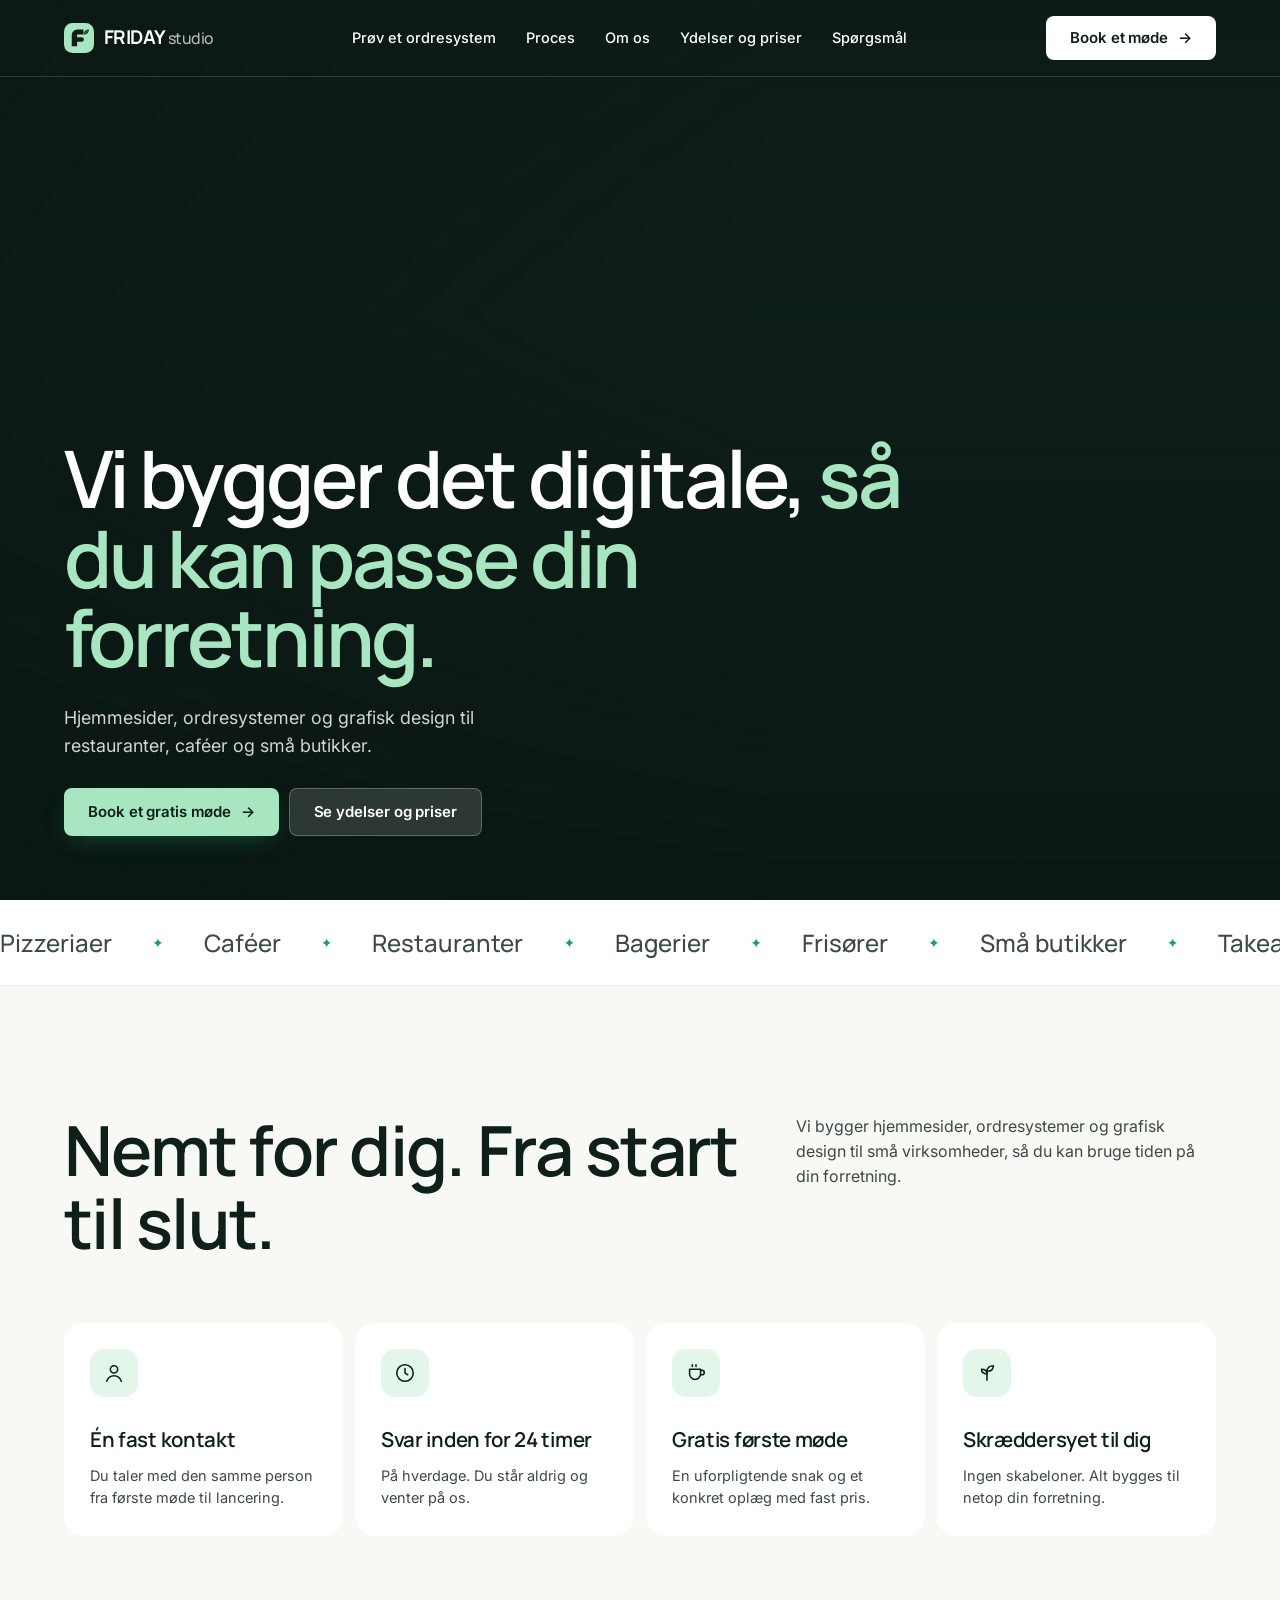
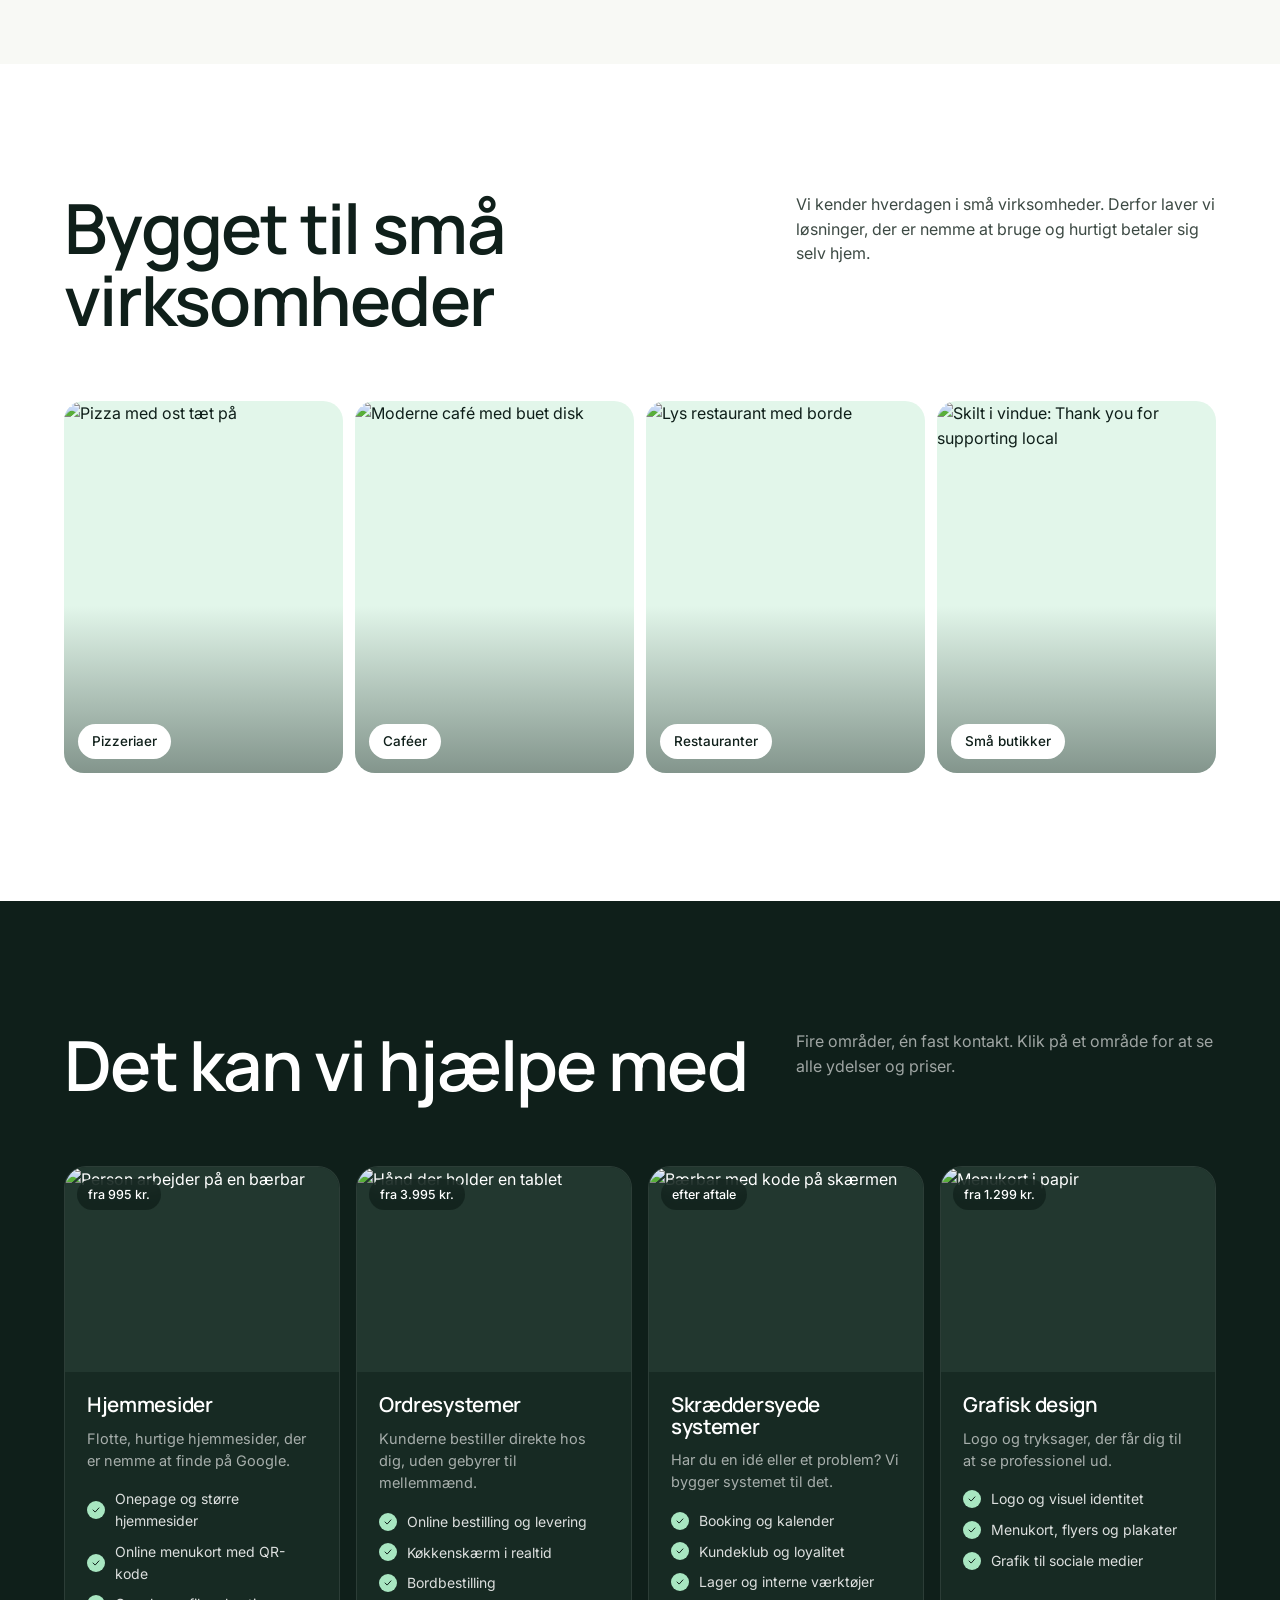
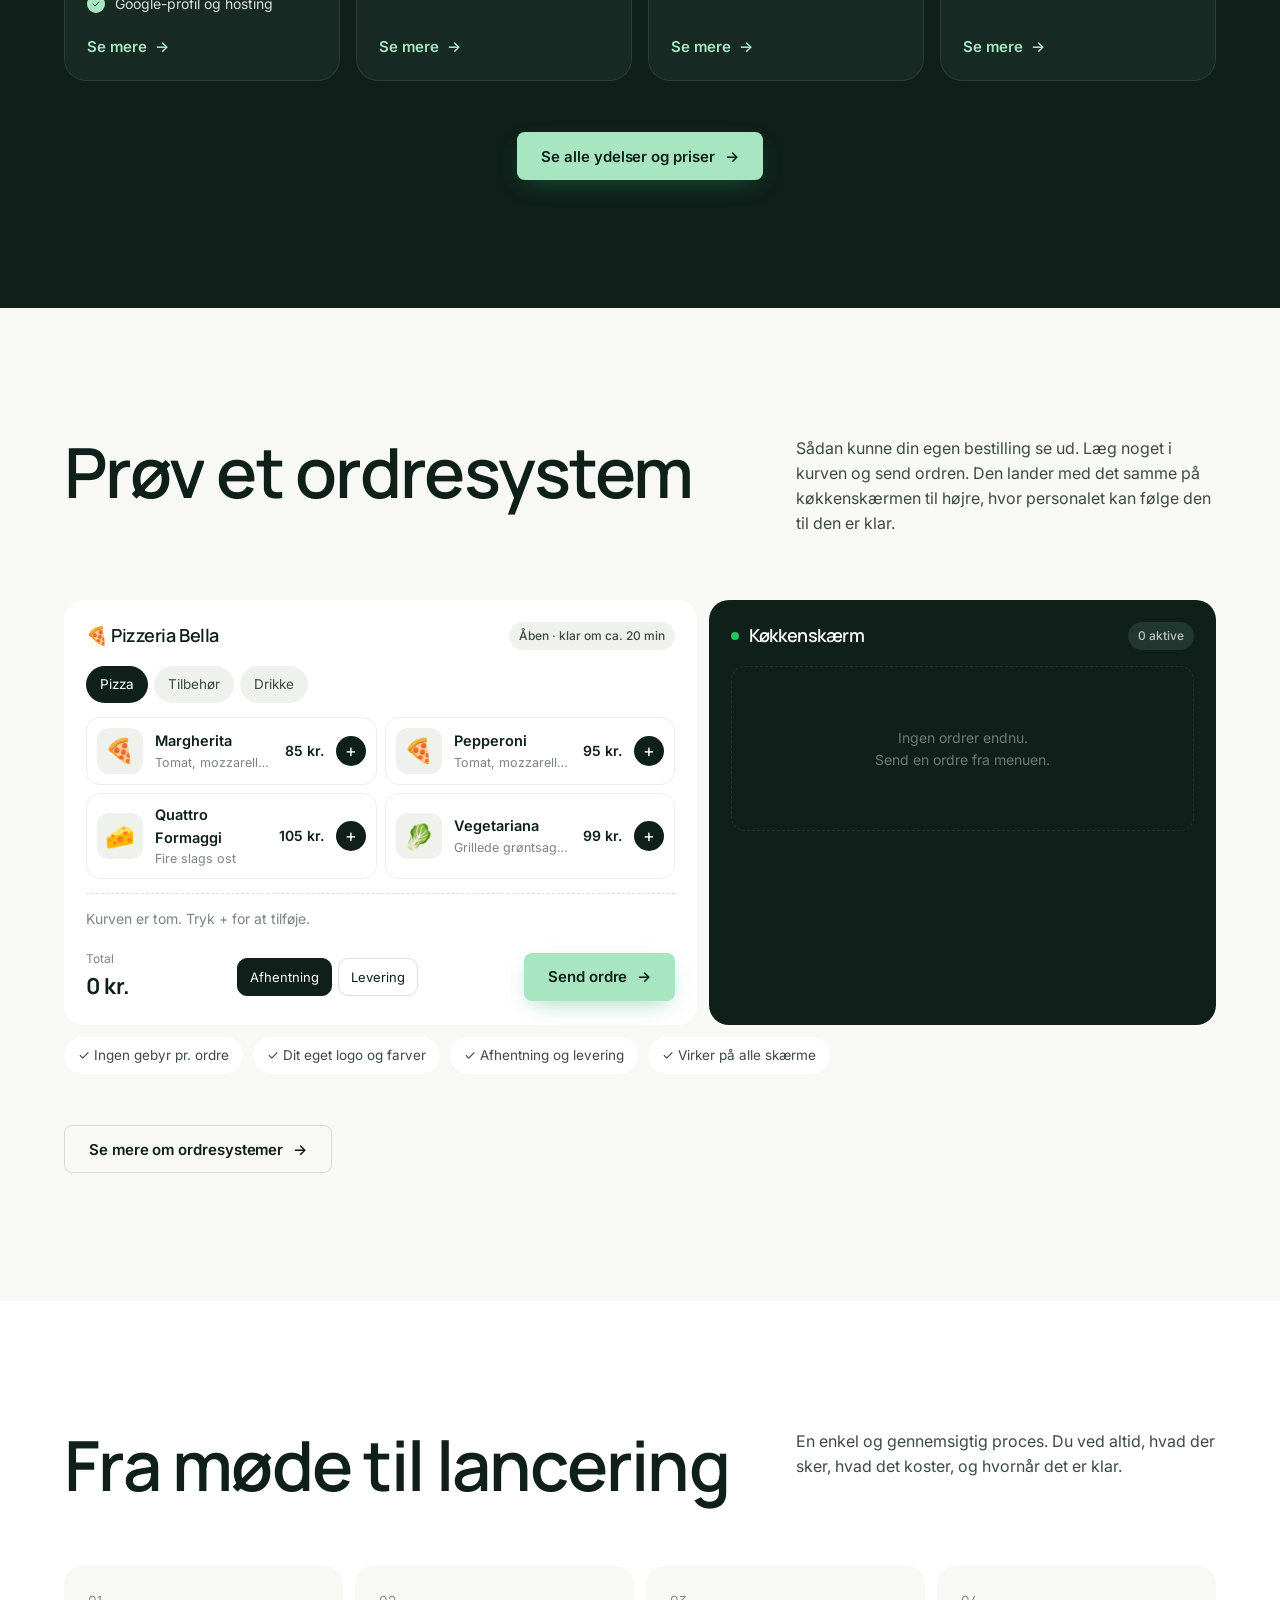
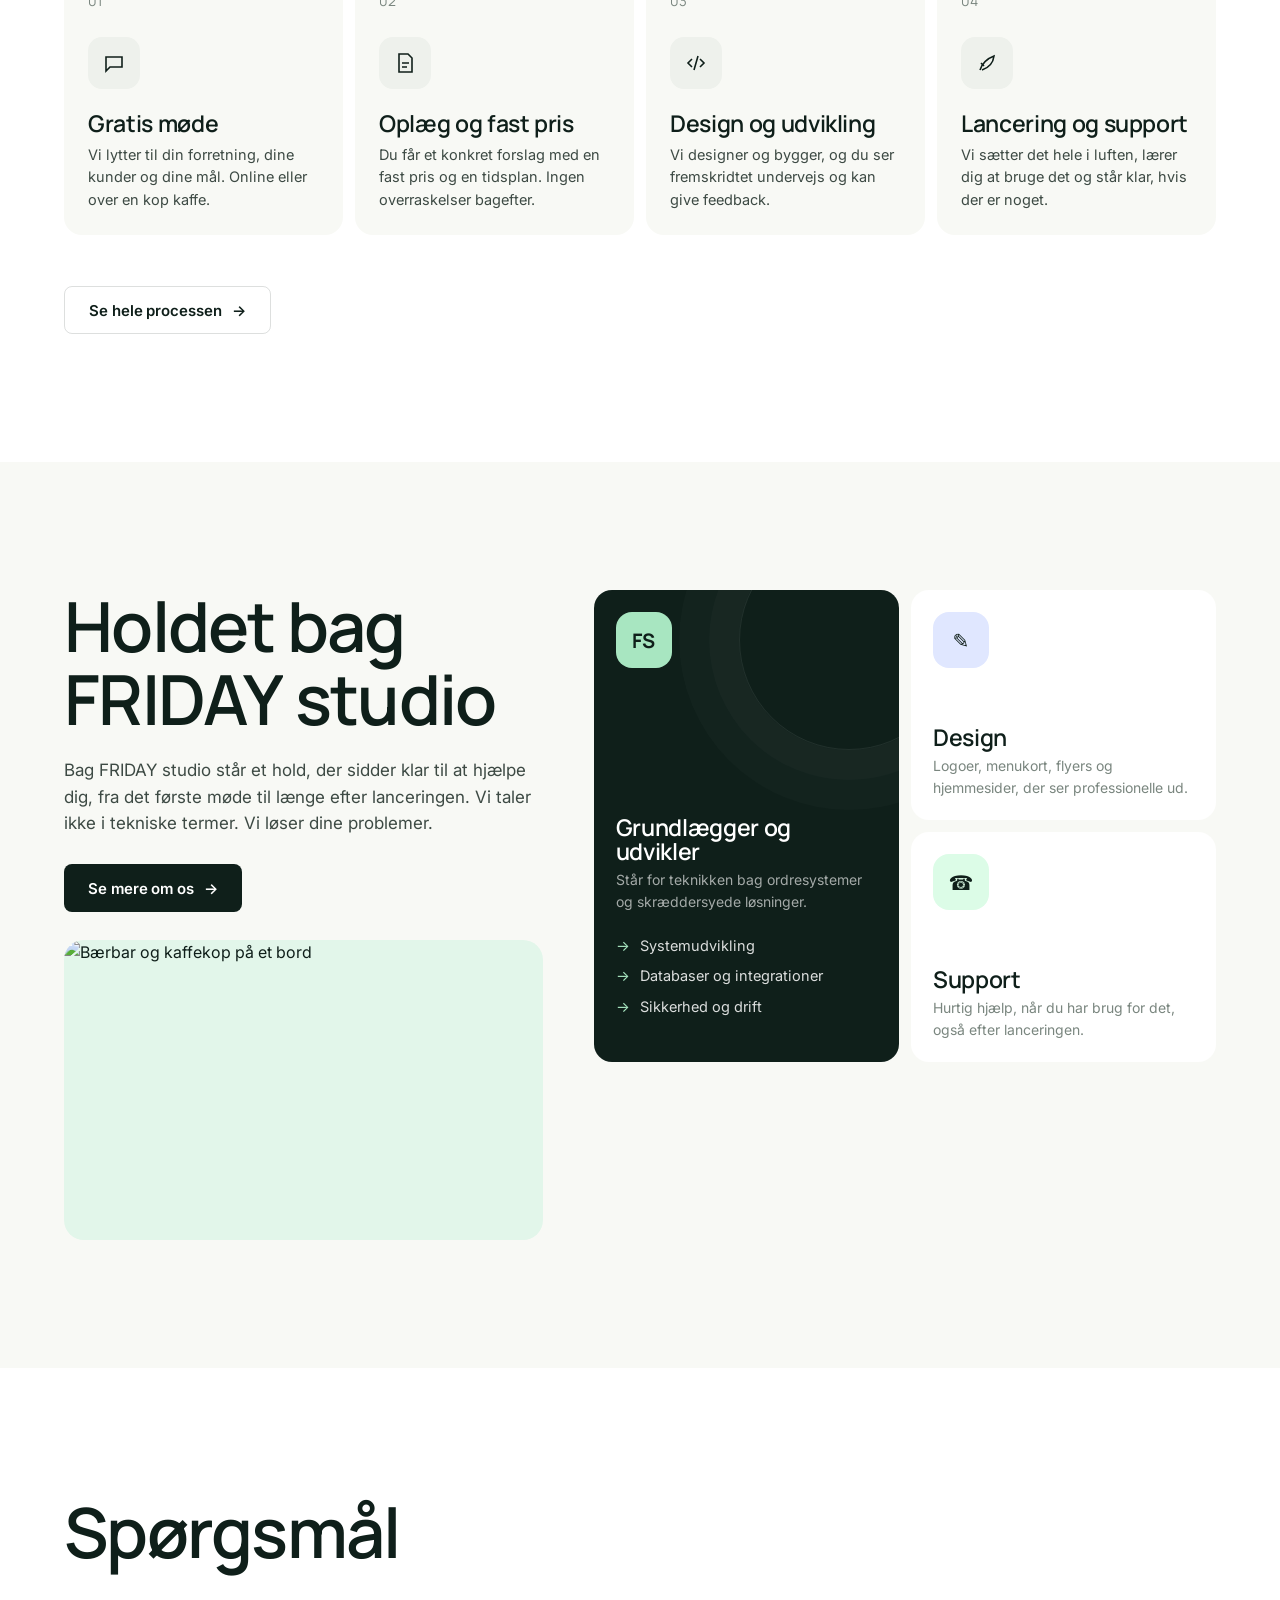
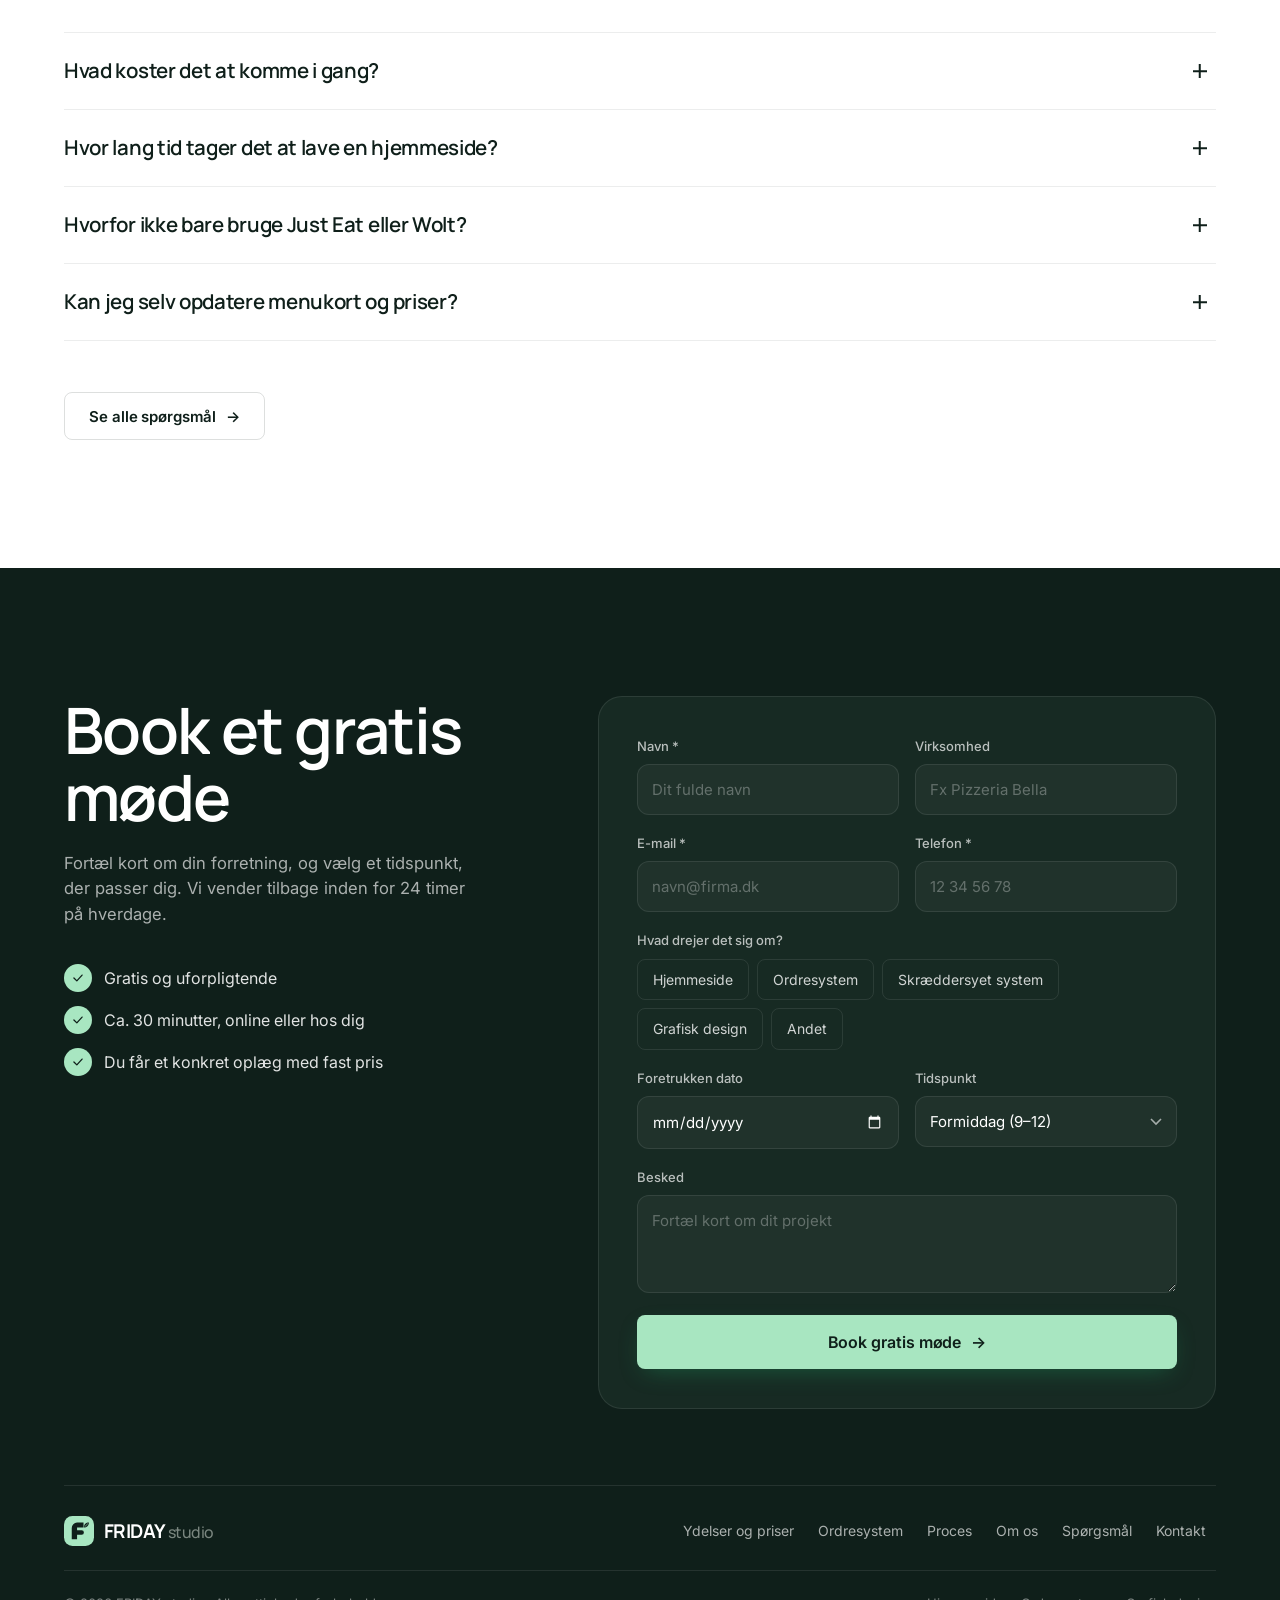
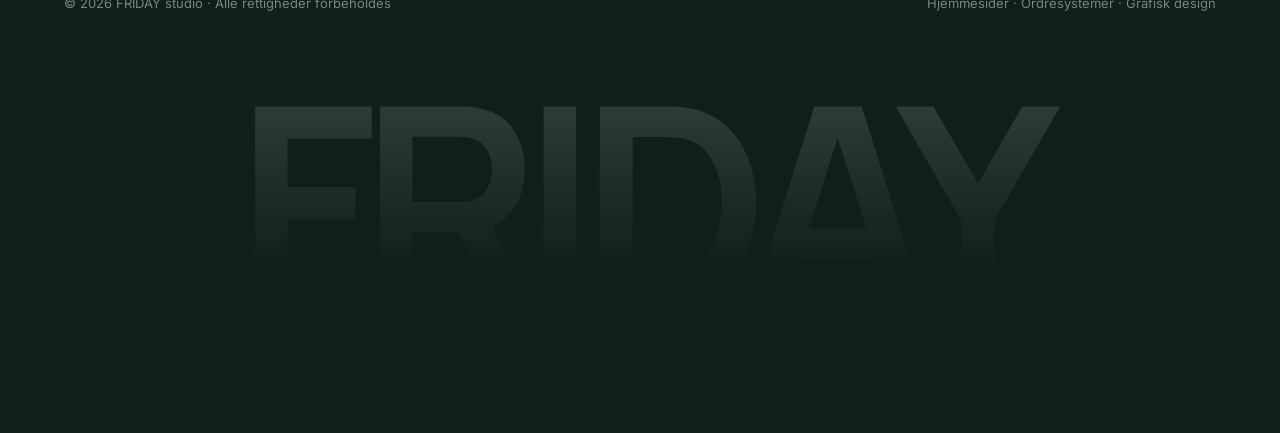
==== commit cb9562bc: "Remove Kunder from menu Co-Authored-By: Claude Opus 5.5 <noreply@anthropic.com> Claude-Session: http" ====
--- a/index.html
+++ b/index.html
@@ -24,7 +24,6 @@
         <span>FRIDAY <small>studio</small></span>
       </a>
       <nav class="nav-links" aria-label="Hovedmenu">
-        <a href="#kunder">Kunder</a>
         <a href="ordresystem.html">Prøv et ordresystem</a>
         <a href="proces.html">Proces</a>
         <a href="om-os.html">Om os</a>
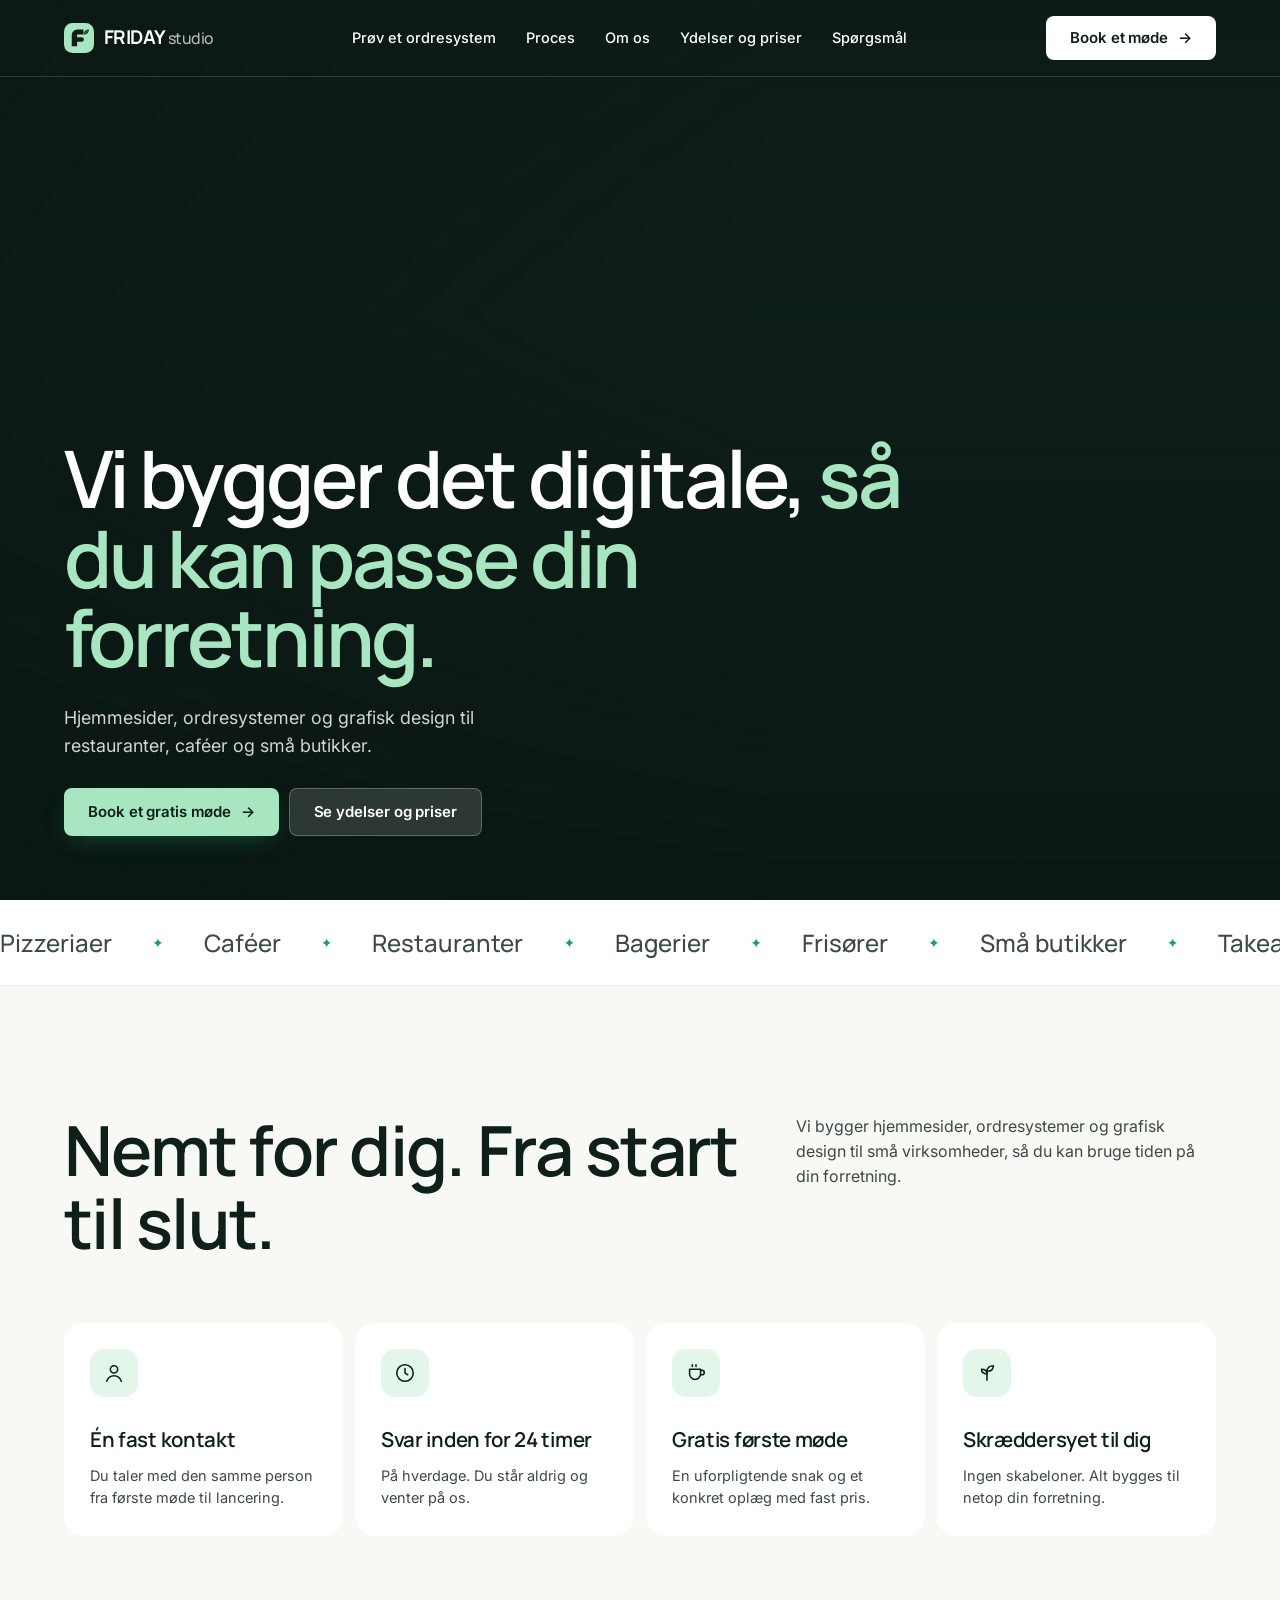
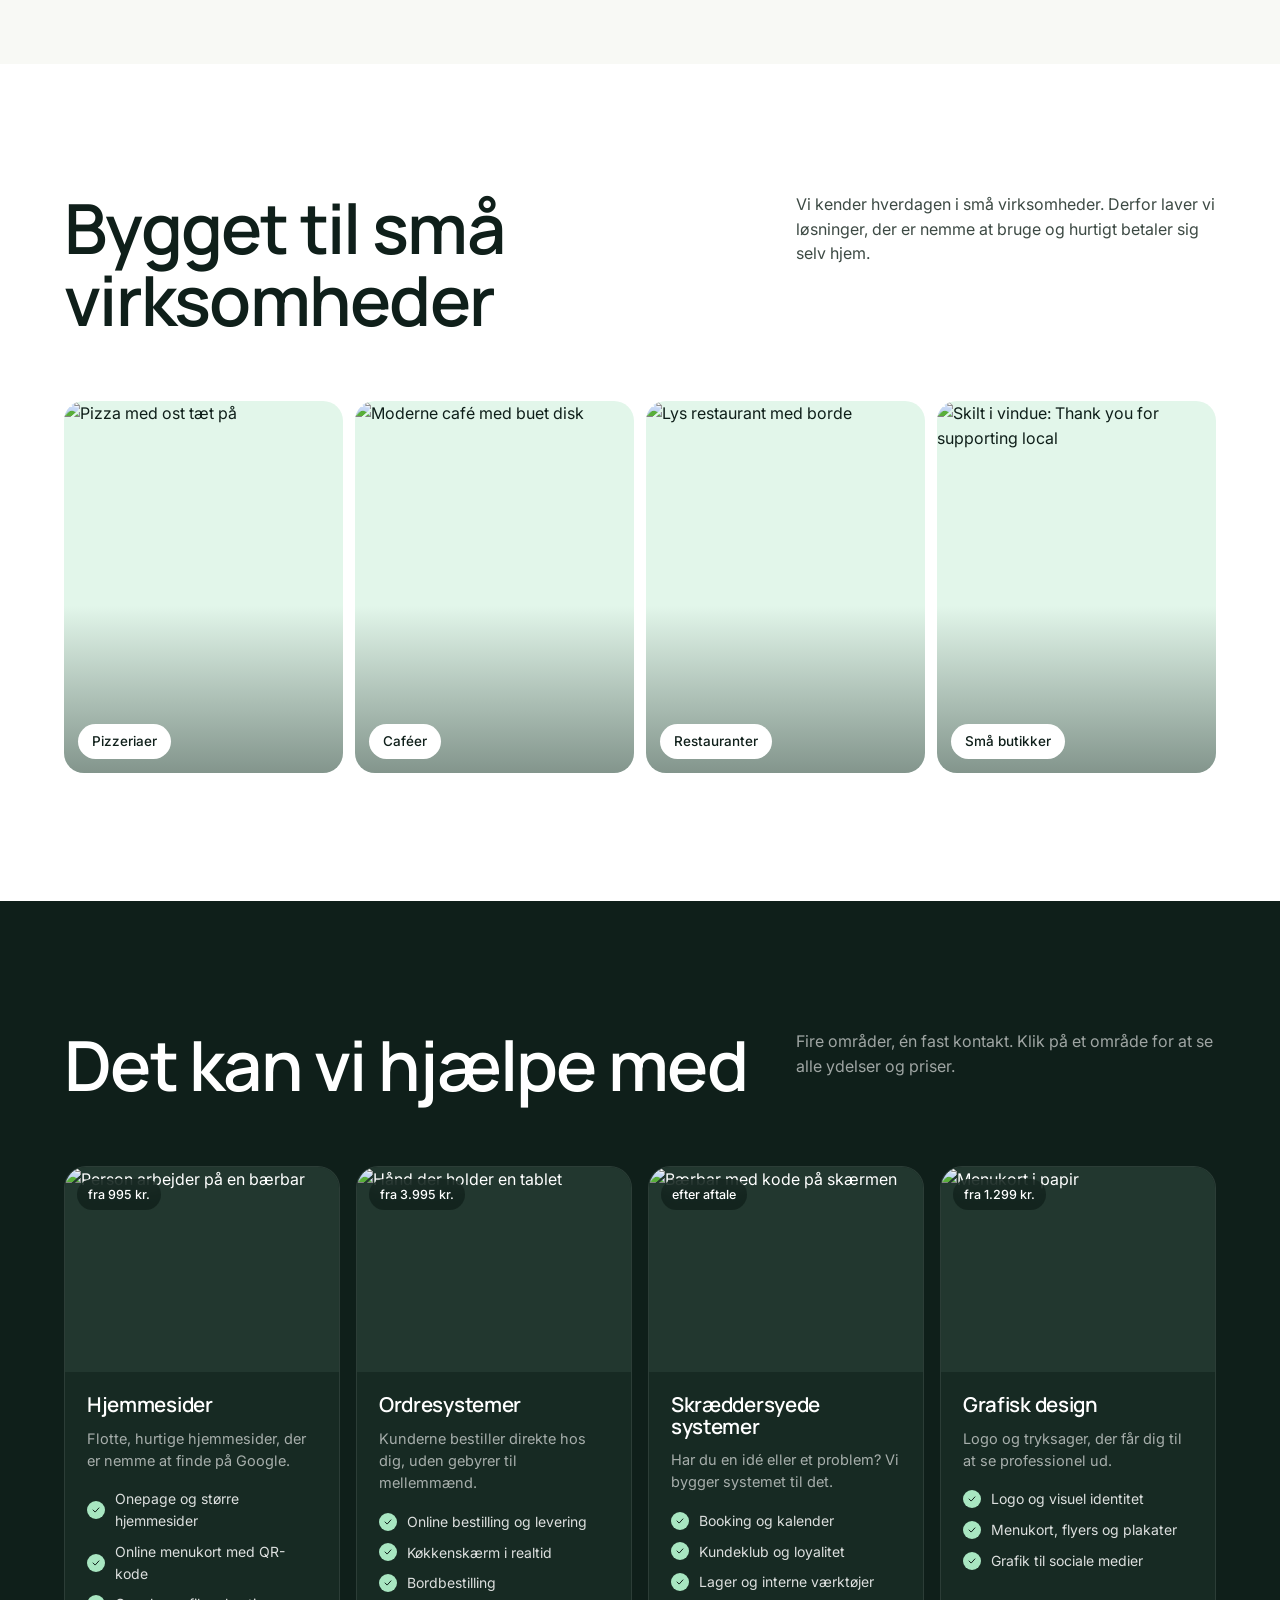
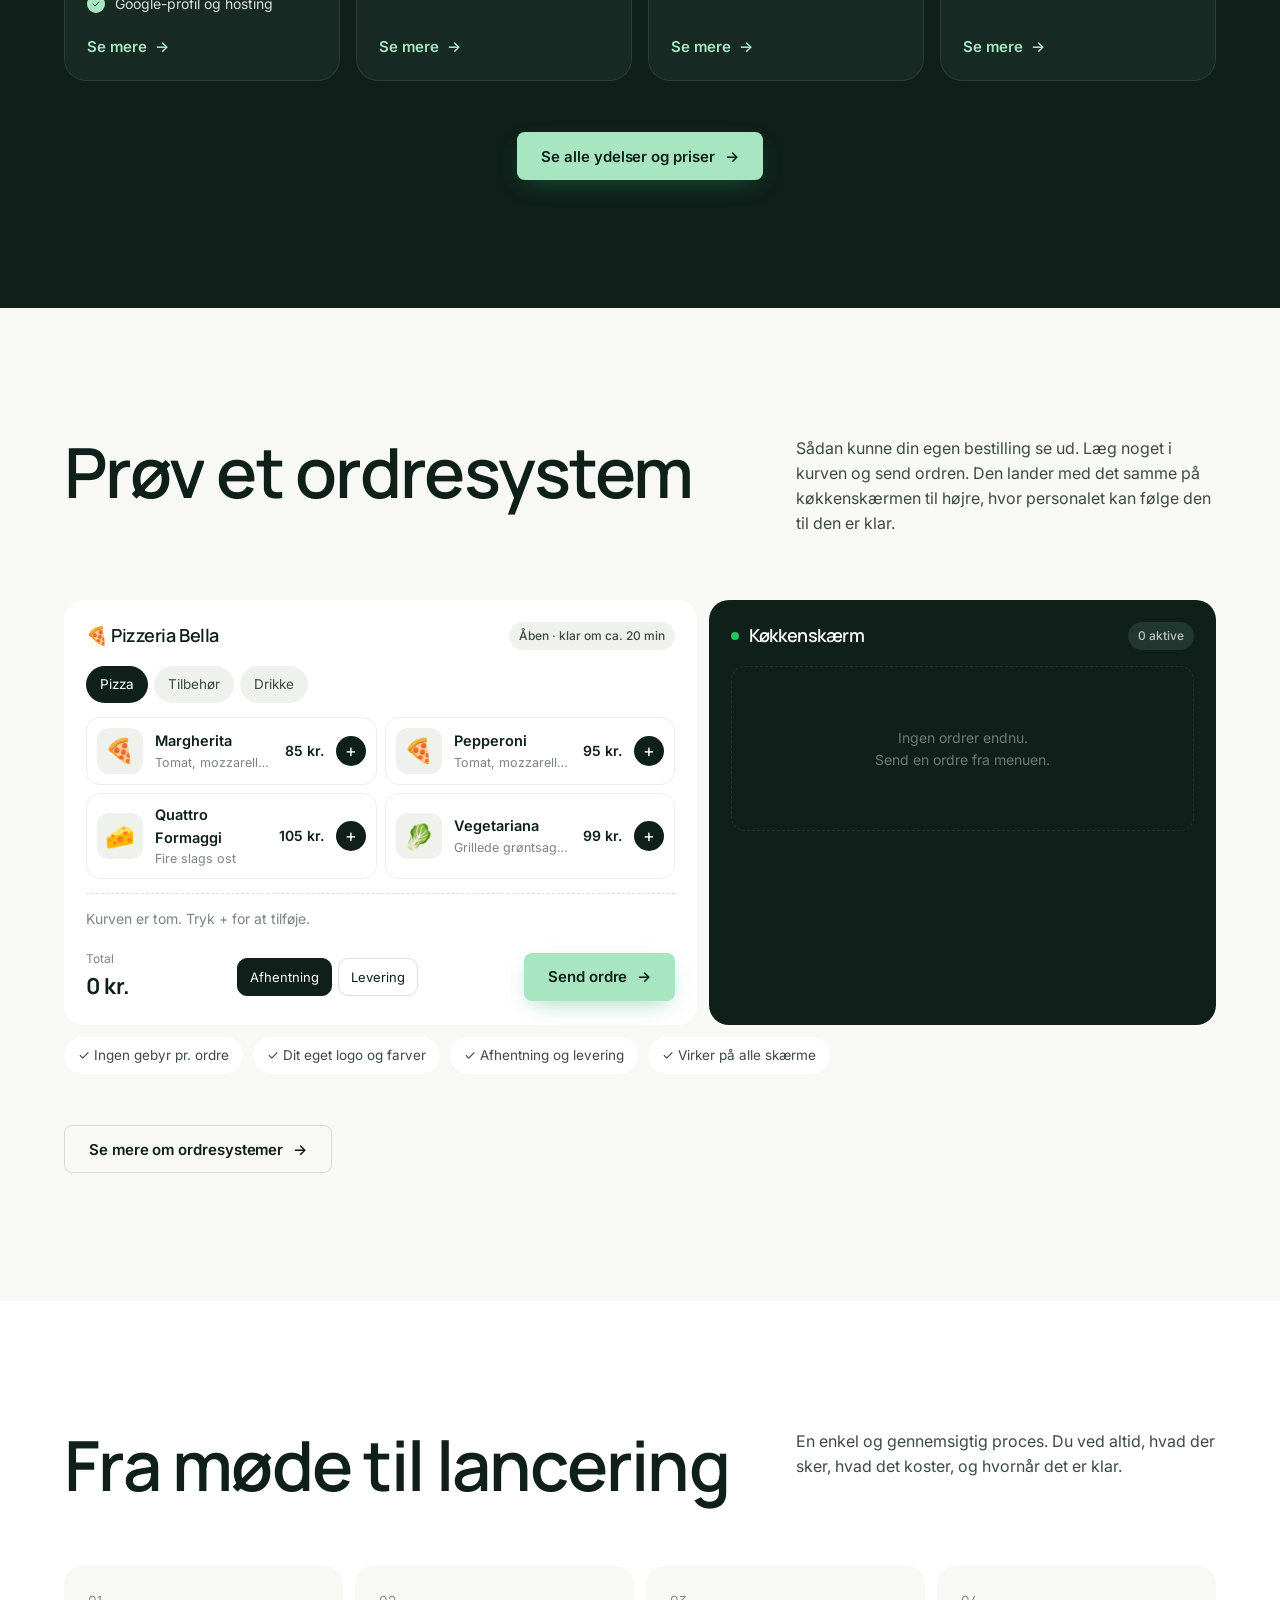
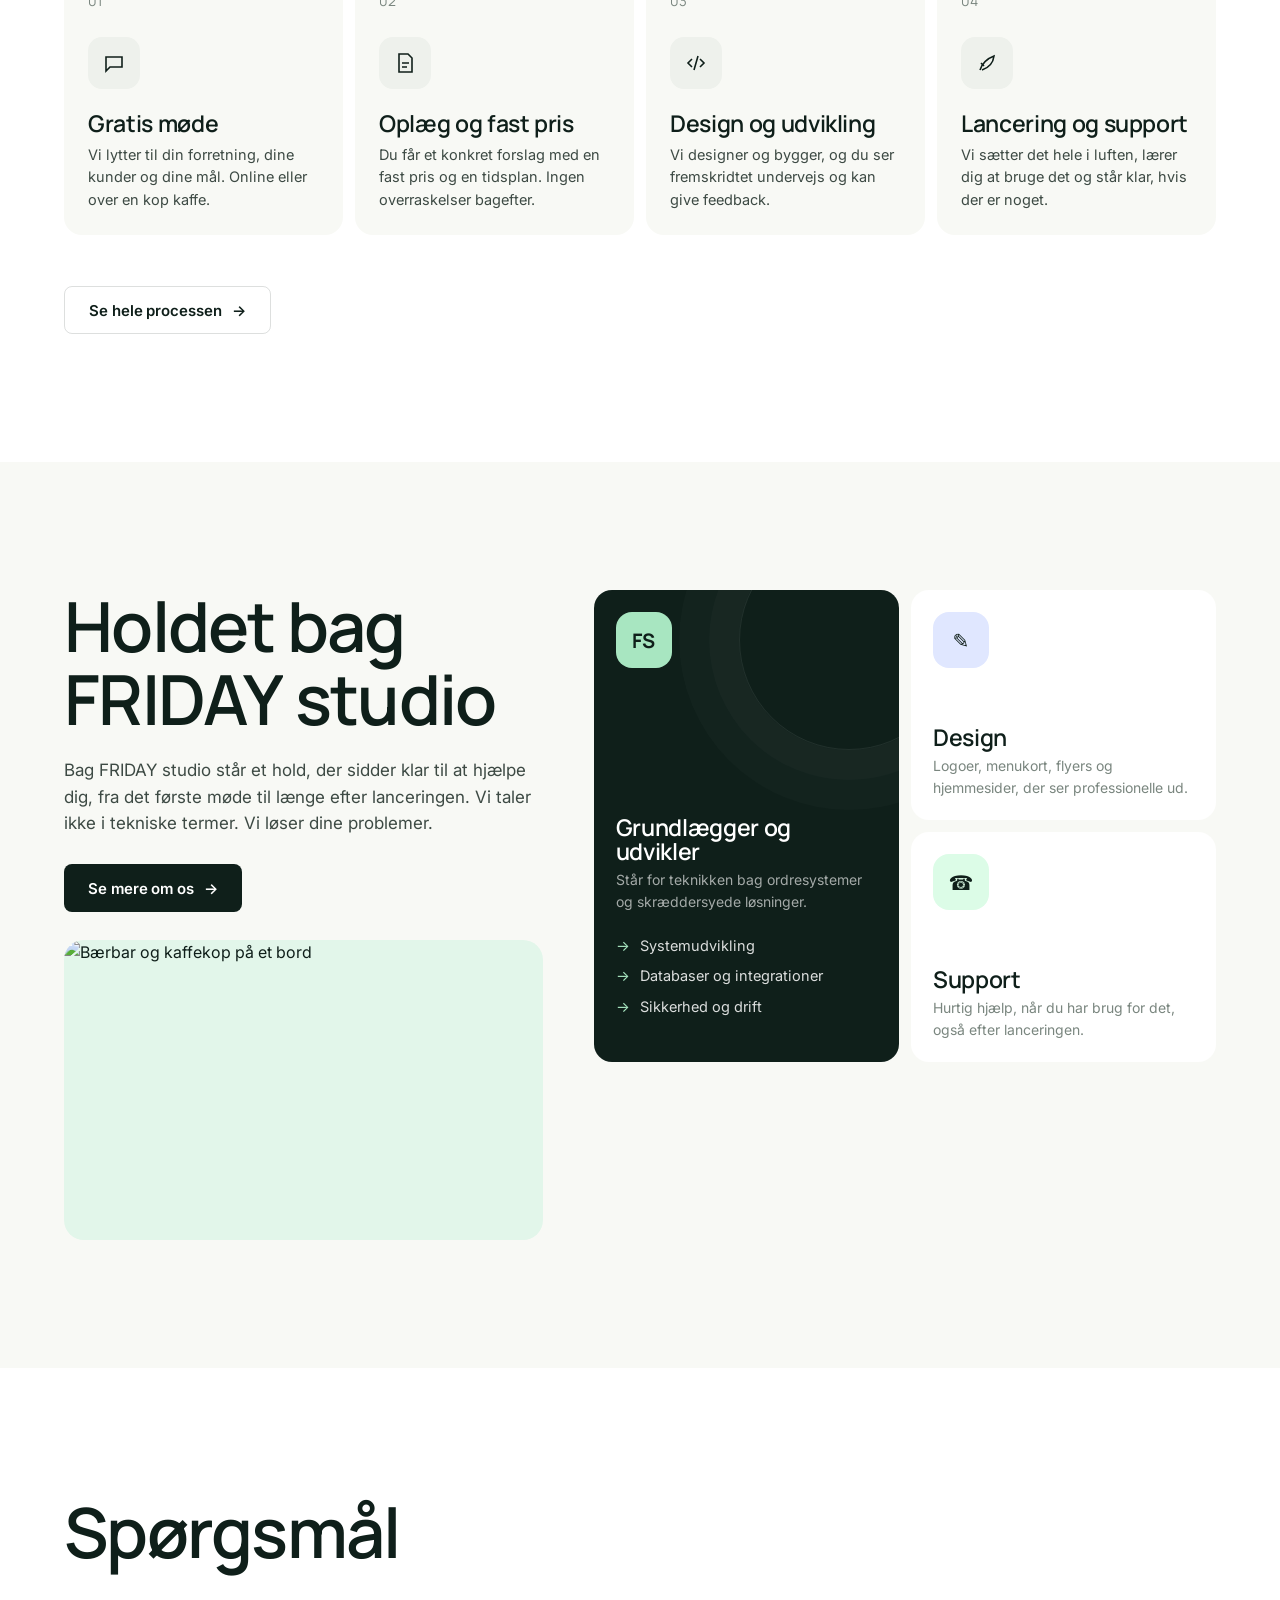
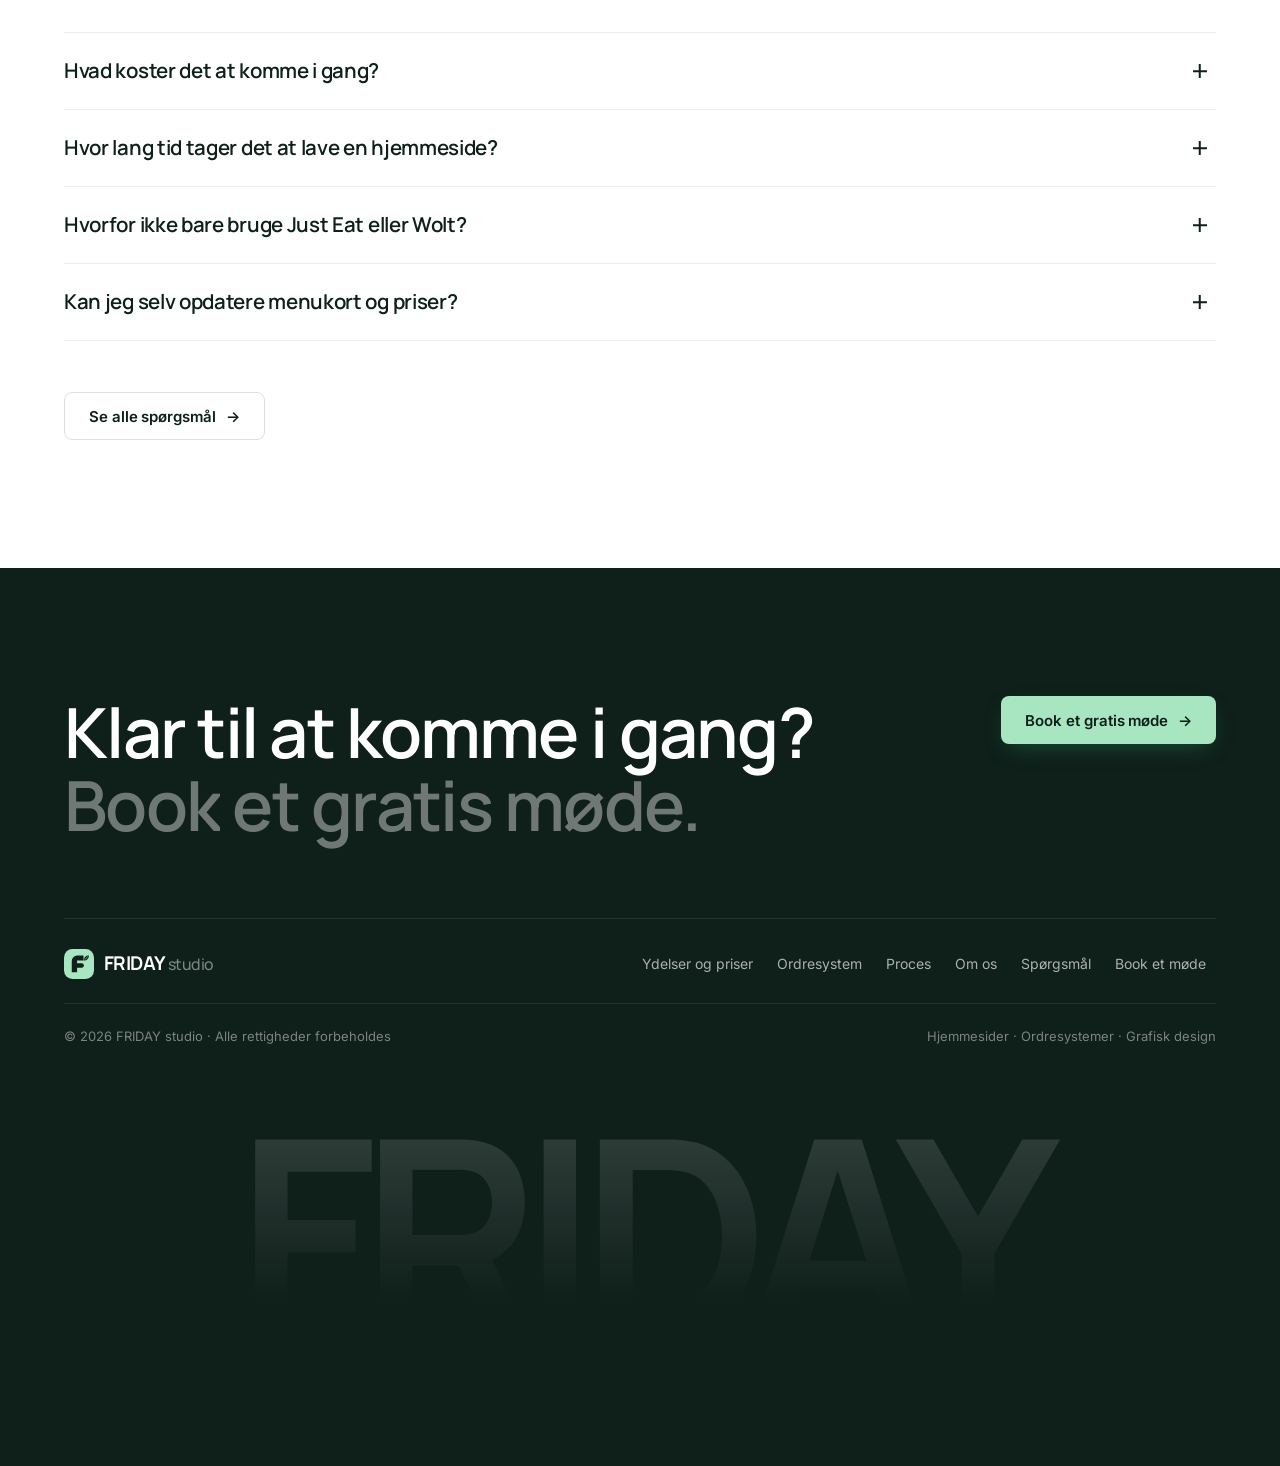
==== commit 1c88ac89: "Add separate booking page and point all booking buttons to it Co-Authored-By: Claude Opus 5.5 <norep" ====
--- a/index.html
+++ b/index.html
@@ -10,7 +10,7 @@
 <link rel="preconnect" href="https://fonts.googleapis.com">
 <link rel="preconnect" href="https://fonts.gstatic.com" crossorigin>
 <link href="https://fonts.googleapis.com/css2?family=Inter:wght@400;500;600&family=Manrope:wght@400;500;600;700;800&display=swap" rel="stylesheet">
-<link rel="stylesheet" href="styles.css?v=13">
+<link rel="stylesheet" href="styles.css?v=14">
 </head>
 <body class="load">
 
@@ -31,7 +31,7 @@
         <a href="spoergsmaal.html">Spørgsmål</a>
       </nav>
       <div style="display:flex;gap:8px;align-items:center">
-        <a href="#kontakt" class="btn btn-dark">Book et møde <span class="arr">→</span></a>
+        <a href="book-et-moede.html" class="btn btn-dark">Book et møde <span class="arr">→</span></a>
         <button class="menu-btn" id="menuBtn" aria-label="Åbn menu" aria-expanded="false"><span></span></button>
       </div>
     </div>
@@ -41,7 +41,7 @@
       <a href="om-os.html">Om os</a>
       <a href="ydelser.html">Ydelser og priser</a>
       <a href="spoergsmaal.html">Spørgsmål</a>
-      <a href="#kontakt" class="btn btn-accent">Book et gratis møde</a>
+      <a href="book-et-moede.html" class="btn btn-accent">Book et gratis møde</a>
     </div>
   </header>
 
@@ -52,7 +52,7 @@
       <h1 class="split">Vi bygger det digitale, <span class="soft">så du kan passe din forretning.</span></h1>
       <p class="hero-sub fade">Hjemmesider, ordresystemer og grafisk design til restauranter, caféer og små butikker.</p>
       <div class="hero-actions fade">
-        <a href="#kontakt" class="btn btn-accent">Book et gratis møde <span class="arr">→</span></a>
+        <a href="book-et-moede.html" class="btn btn-accent">Book et gratis møde <span class="arr">→</span></a>
         <a href="ydelser.html" class="btn btn-glass">Se ydelser og priser</a>
       </div>
     </div>
@@ -239,63 +239,17 @@
     <div class="sec-more reveal"><a href="spoergsmaal.html" class="btn btn-ghost">Se alle spørgsmål <span class="arr">→</span></a></div>
   </section>
 
-  <!-- CONTACT + FOOTER -->
-  <section class="section dark" id="kontakt">
-    <div class="contact-grid" id="contactGrid">
-      <div class="contact-left">
-        <h2 class="split">Book et gratis møde</h2>
-        <p class="reveal">Fortæl kort om din forretning, og vælg et tidspunkt, der passer dig. Vi vender tilbage inden for 24 timer på hverdage.</p>
-        <ul class="perks reveal">
-          <li><span><svg viewBox="0 0 24 24" fill="none" stroke="currentColor" stroke-width="2.2" stroke-linecap="round" stroke-linejoin="round"><path d="m5 12 5 5 9-10"/></svg></span>Gratis og uforpligtende</li>
-          <li><span><svg viewBox="0 0 24 24" fill="none" stroke="currentColor" stroke-width="2.2" stroke-linecap="round" stroke-linejoin="round"><path d="m5 12 5 5 9-10"/></svg></span>Ca. 30 minutter, online eller hos dig</li>
-          <li><span><svg viewBox="0 0 24 24" fill="none" stroke="currentColor" stroke-width="2.2" stroke-linecap="round" stroke-linejoin="round"><path d="m5 12 5 5 9-10"/></svg></span>Du får et konkret oplæg med fast pris</li>
-        </ul>
-      </div>
-
-      <div class="book-card reveal">
-        <form class="book" id="bookForm" novalidate>
-          <div class="row2">
-            <div class="field"><label for="fName">Navn *</label><input id="fName" name="navn" required autocomplete="name" placeholder="Dit fulde navn"></div>
-            <div class="field"><label for="fCompany">Virksomhed</label><input id="fCompany" name="virksomhed" autocomplete="organization" placeholder="Fx Pizzeria Bella"></div>
-          </div>
-          <div class="row2">
-            <div class="field"><label for="fEmail">E-mail *</label><input id="fEmail" name="email" type="email" required autocomplete="email" placeholder="navn@firma.dk"></div>
-            <div class="field"><label for="fPhone">Telefon *</label><input id="fPhone" name="telefon" type="tel" required autocomplete="tel" placeholder="12 34 56 78"></div>
-          </div>
-          <div class="field">
-            <span class="flabel">Hvad drejer det sig om?</span>
-            <div class="chips" id="topics">
-              <button type="button" class="chip">Hjemmeside</button>
-              <button type="button" class="chip">Ordresystem</button>
-              <button type="button" class="chip">Skræddersyet system</button>
-              <button type="button" class="chip">Grafisk design</button>
-              <button type="button" class="chip">Andet</button>
-            </div>
-          </div>
-          <div class="row2">
-            <div class="field"><label for="fDate">Foretrukken dato</label><input id="fDate" name="dato" type="date"></div>
-            <div class="field"><label for="fTime">Tidspunkt</label>
-              <select id="fTime" name="tid"><option>Formiddag (9–12)</option><option>Eftermiddag (12–16)</option><option>Sen eftermiddag (16–18)</option></select>
-            </div>
-          </div>
-          <div class="field"><label for="fMsg">Besked</label><textarea id="fMsg" name="besked" rows="3" placeholder="Fortæl kort om dit projekt"></textarea></div>
-          <button class="btn btn-accent" type="submit">Book gratis møde <span class="arr">→</span></button>
-          <div class="form-msg" id="formMsg" role="alert"></div>
-        </form>
-
-        <div class="success" role="status">
-          <div class="ck"><svg width="28" height="28" viewBox="0 0 24 24" fill="none" stroke="#0F1F1A" stroke-width="2.4"><path d="m5 12 5 5 9-10"/></svg></div>
-          <h3>Tak! Din forespørgsel er modtaget.</h3>
-          <p id="successText">Vi vender tilbage inden for 24 timer på hverdage og bekræfter dit møde.</p>
-        </div>
-      </div>
-    </div>
-
+  <!-- CTA + FOOTER -->
+  <section class="section dark">
+    <div class="sec-head">
+      <h2 class="split">Klar til at komme i gang? <span style="color:rgba(255,255,255,.4)">Book et gratis møde.</span></h2>
+      <a href="book-et-moede.html" class="btn btn-accent reveal">Book et gratis møde <span class="arr">→</span></a>
+    </div>
     <footer>
       <div class="foot-top">
-        <a href="#top" class="logo light"><svg viewBox="0 0 64 64" aria-hidden="true"><rect width="64" height="64" rx="18" fill="#A8E6C1"/><g transform="translate(6 6) scale(.81)"><g fill="#0F1F1A"><path d="M13 54V24a14 14 0 0 1 14-14h17v13H27v7h12a6 6 0 0 1 0 12H27v12Z"/><path d="M45 23c0-8.5 5.5-13.5 13-13.5 0 8.5-5.5 13.5-13 13.5Z"/></g><path d="M47.5 20.5 55 13" stroke="#A8E6C1" stroke-width="1.6" stroke-linecap="round"/></g></svg><span>FRIDAY <small>studio</small></span></a>
+        <a href="index.html" class="logo light"><svg viewBox="0 0 64 64" aria-hidden="true"><rect width="64" height="64" rx="18" fill="#A8E6C1"/><g transform="translate(6 6) scale(.81)"><g fill="#0F1F1A"><path d="M13 54V24a14 14 0 0 1 14-14h17v13H27v7h12a6 6 0 0 1 0 12H27v12Z"/><path d="M45 23c0-8.5 5.5-13.5 13-13.5 0 8.5-5.5 13.5-13 13.5Z"/></g><path d="M47.5 20.5 55 13" stroke="#A8E6C1" stroke-width="1.6" stroke-linecap="round"/></g></svg><span>FRIDAY <small>studio</small></span></a>
         <nav class="foot-links" aria-label="Footer">
-          <a href="ydelser.html">Ydelser og priser</a><a href="ordresystem.html">Ordresystem</a><a href="proces.html">Proces</a><a href="om-os.html">Om os</a><a href="spoergsmaal.html">Spørgsmål</a><a href="#kontakt">Kontakt</a>
+          <a href="ydelser.html">Ydelser og priser</a><a href="ordresystem.html">Ordresystem</a><a href="proces.html">Proces</a><a href="om-os.html">Om os</a><a href="spoergsmaal.html">Spørgsmål</a><a href="book-et-moede.html">Book et møde</a>
         </nav>
       </div>
       <div class="foot-bottom">
@@ -308,8 +262,6 @@
 
 </div>
 
-<div class="toast" id="toast"></div>
-
-<script src="main.js?v=1"></script>
+<script src="main.js?v=2"></script>
 </body>
 </html>
--- a/styles.css
+++ b/styles.css
@@ -317,7 +317,8 @@
 
 /* ---------- CONTACT ---------- */
 .contact-grid{display:grid;grid-template-columns:.85fr 1.15fr;gap:clamp(32px,6vw,96px);align-items:start}
-.contact-left h2{font-size:clamp(40px,5vw,72px)}
+.contact-left h2,.contact-left h1{font-size:clamp(40px,5vw,72px)}
+.book-page{padding-top:calc(76px + clamp(56px,8vw,110px));min-height:100svh}
 .contact-left p{color:rgba(255,255,255,.65);margin-top:20px;max-width:420px;font-size:clamp(16px,1.3vw,18px)}
 .perks{list-style:none;margin-top:36px;display:flex;flex-direction:column;gap:14px}
 .perks li{display:flex;gap:12px;align-items:center;font-size:16px;color:rgba(255,255,255,.88)}
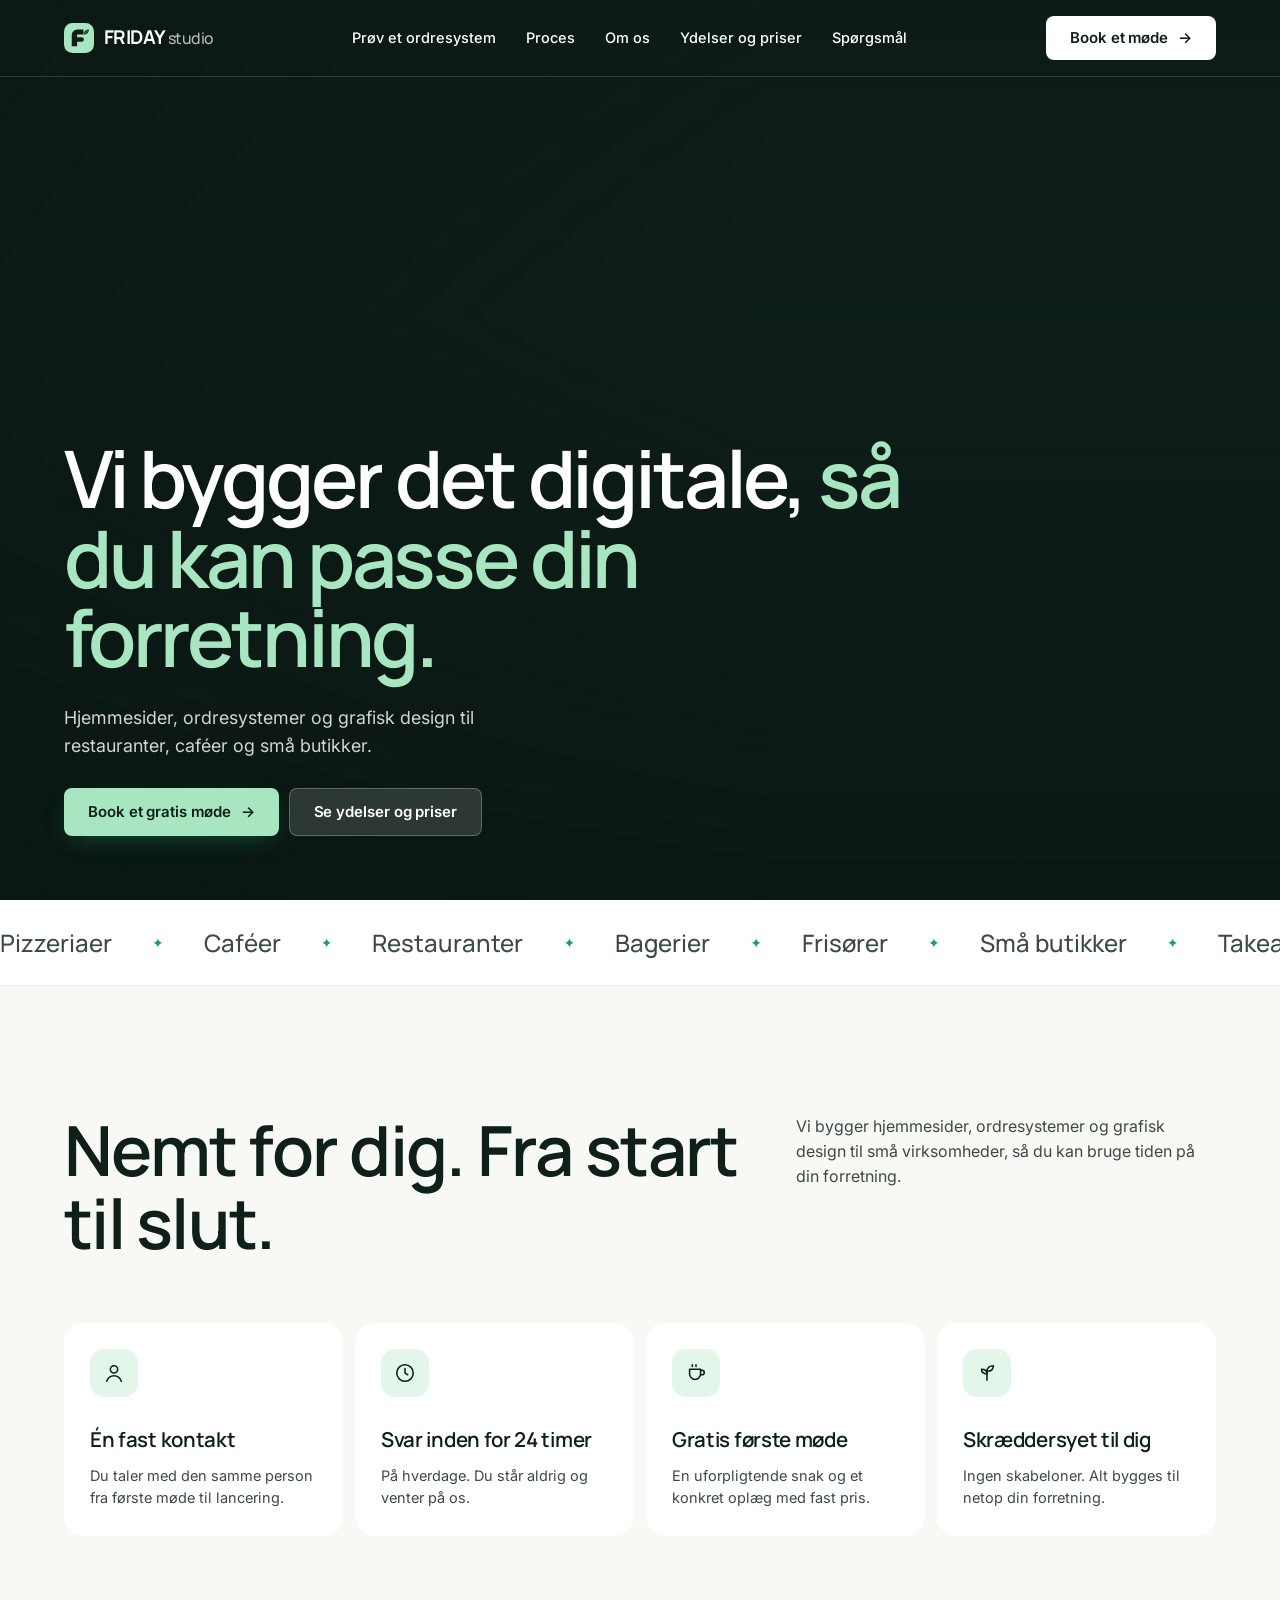
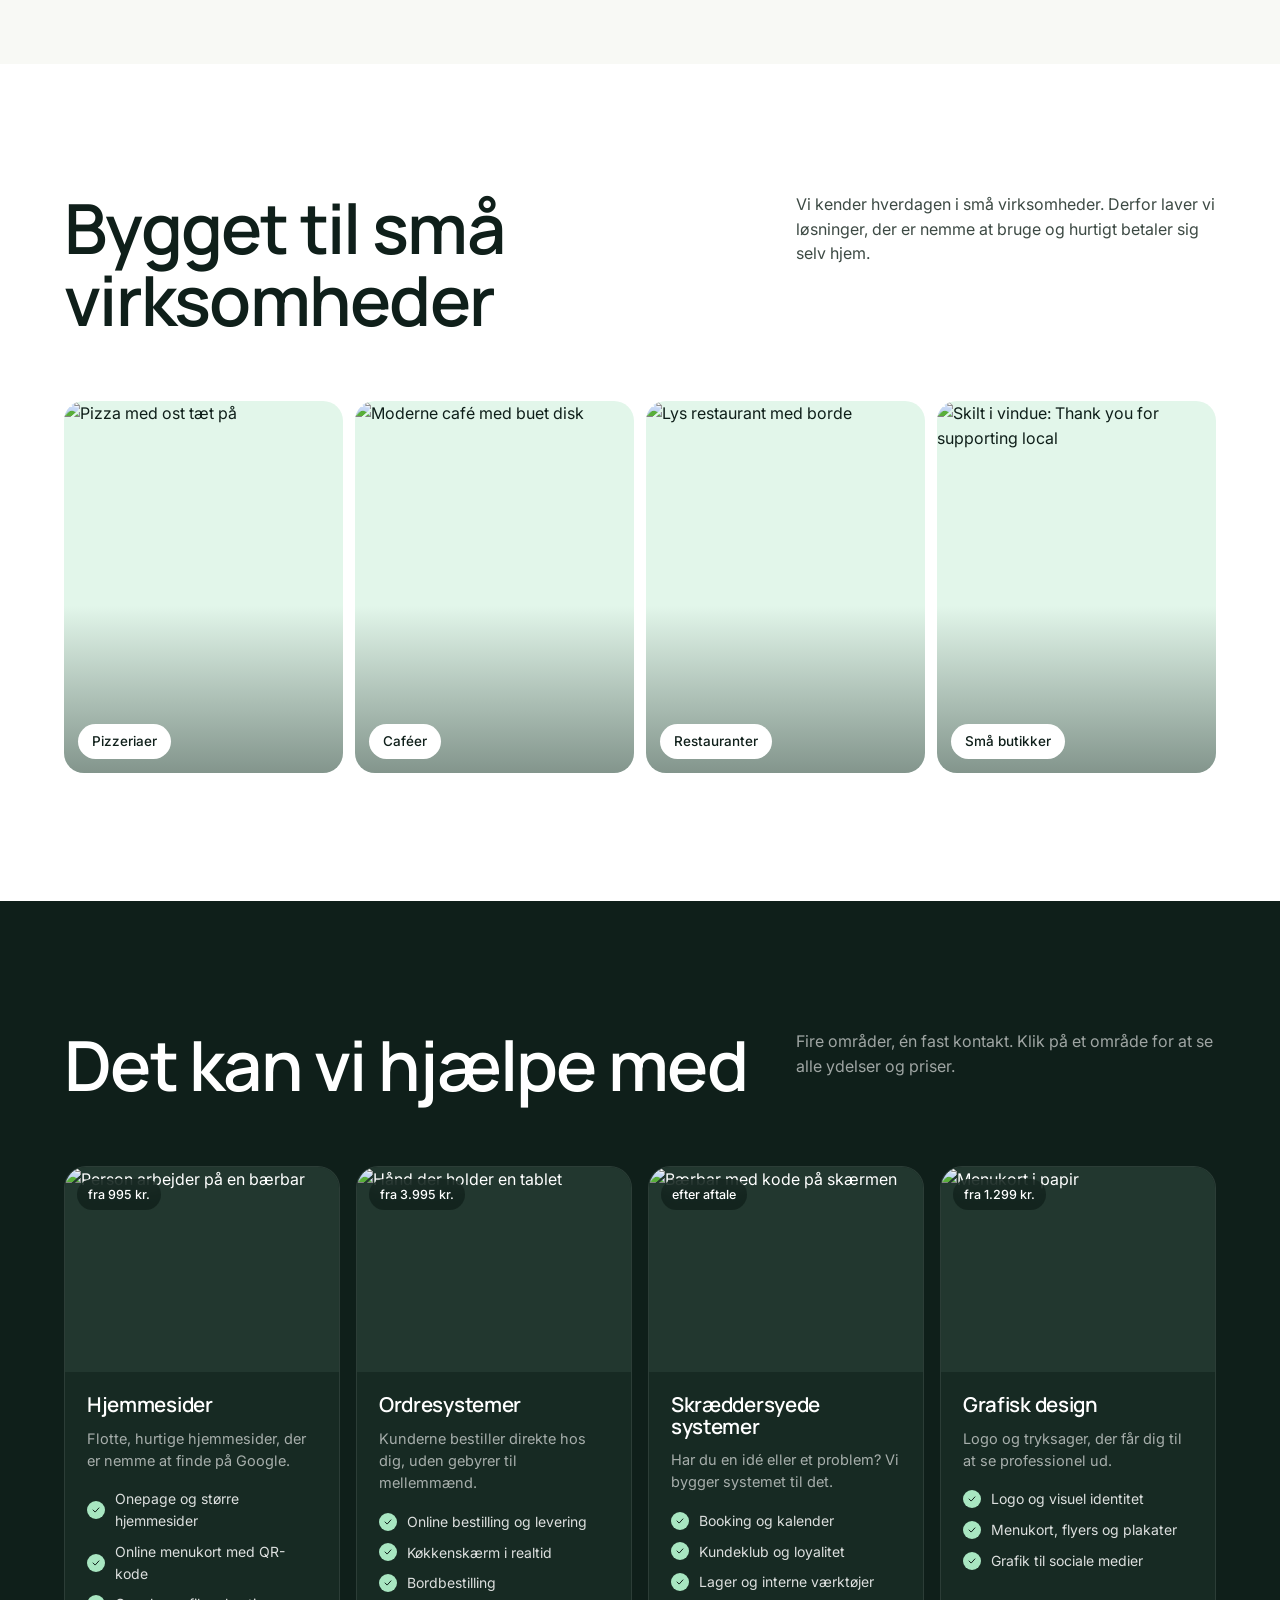
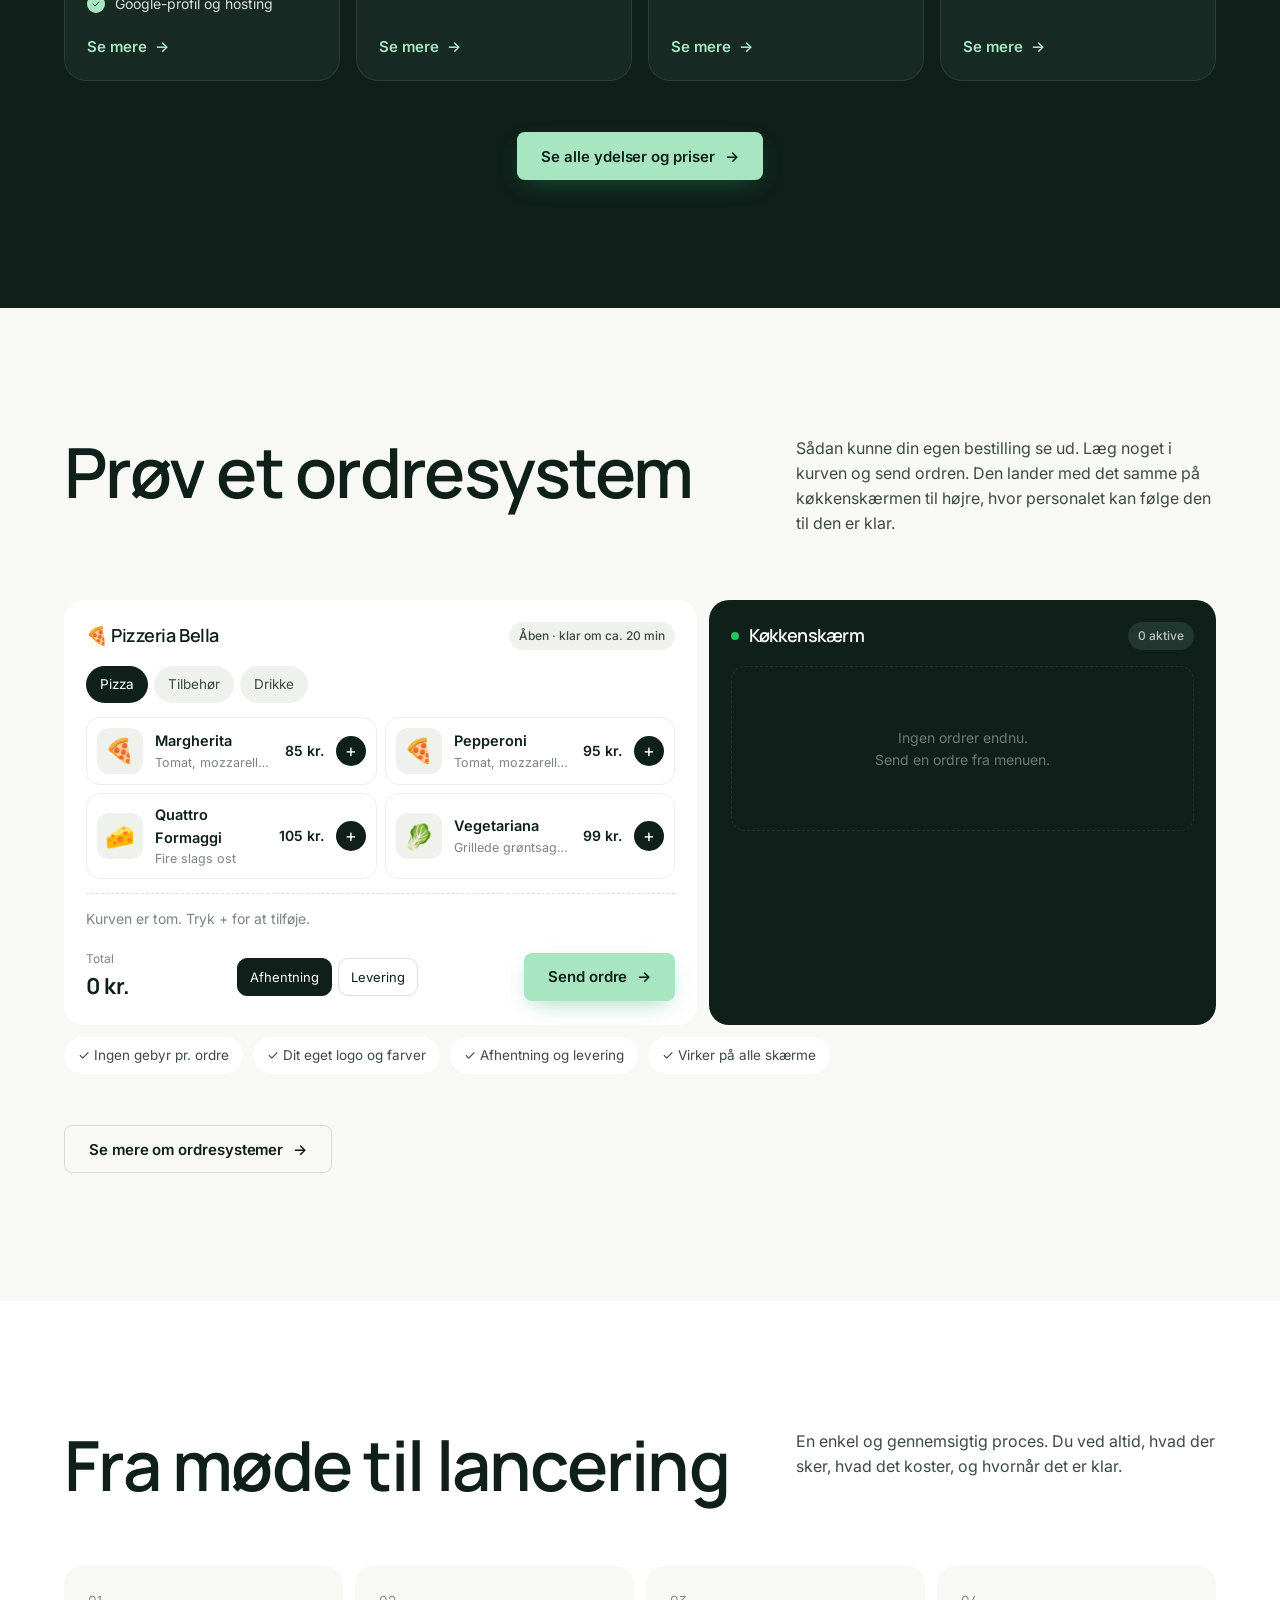
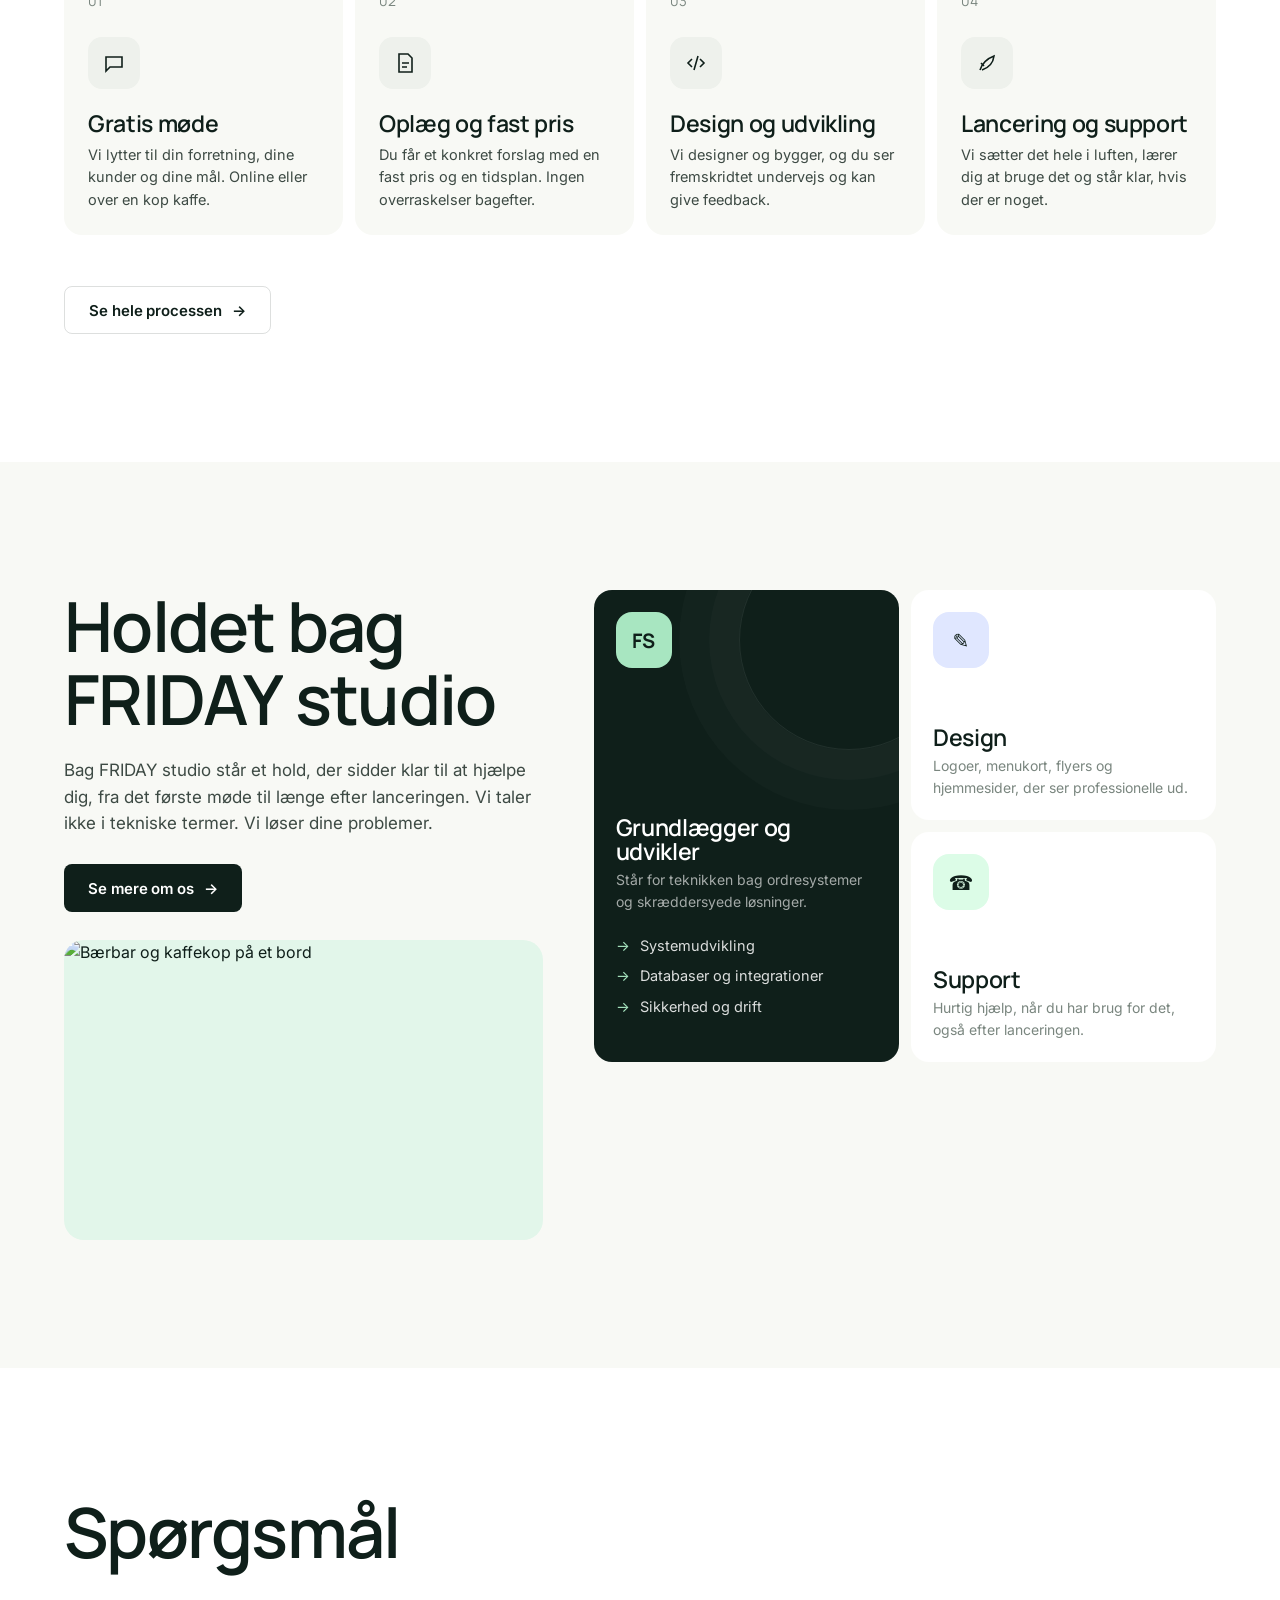
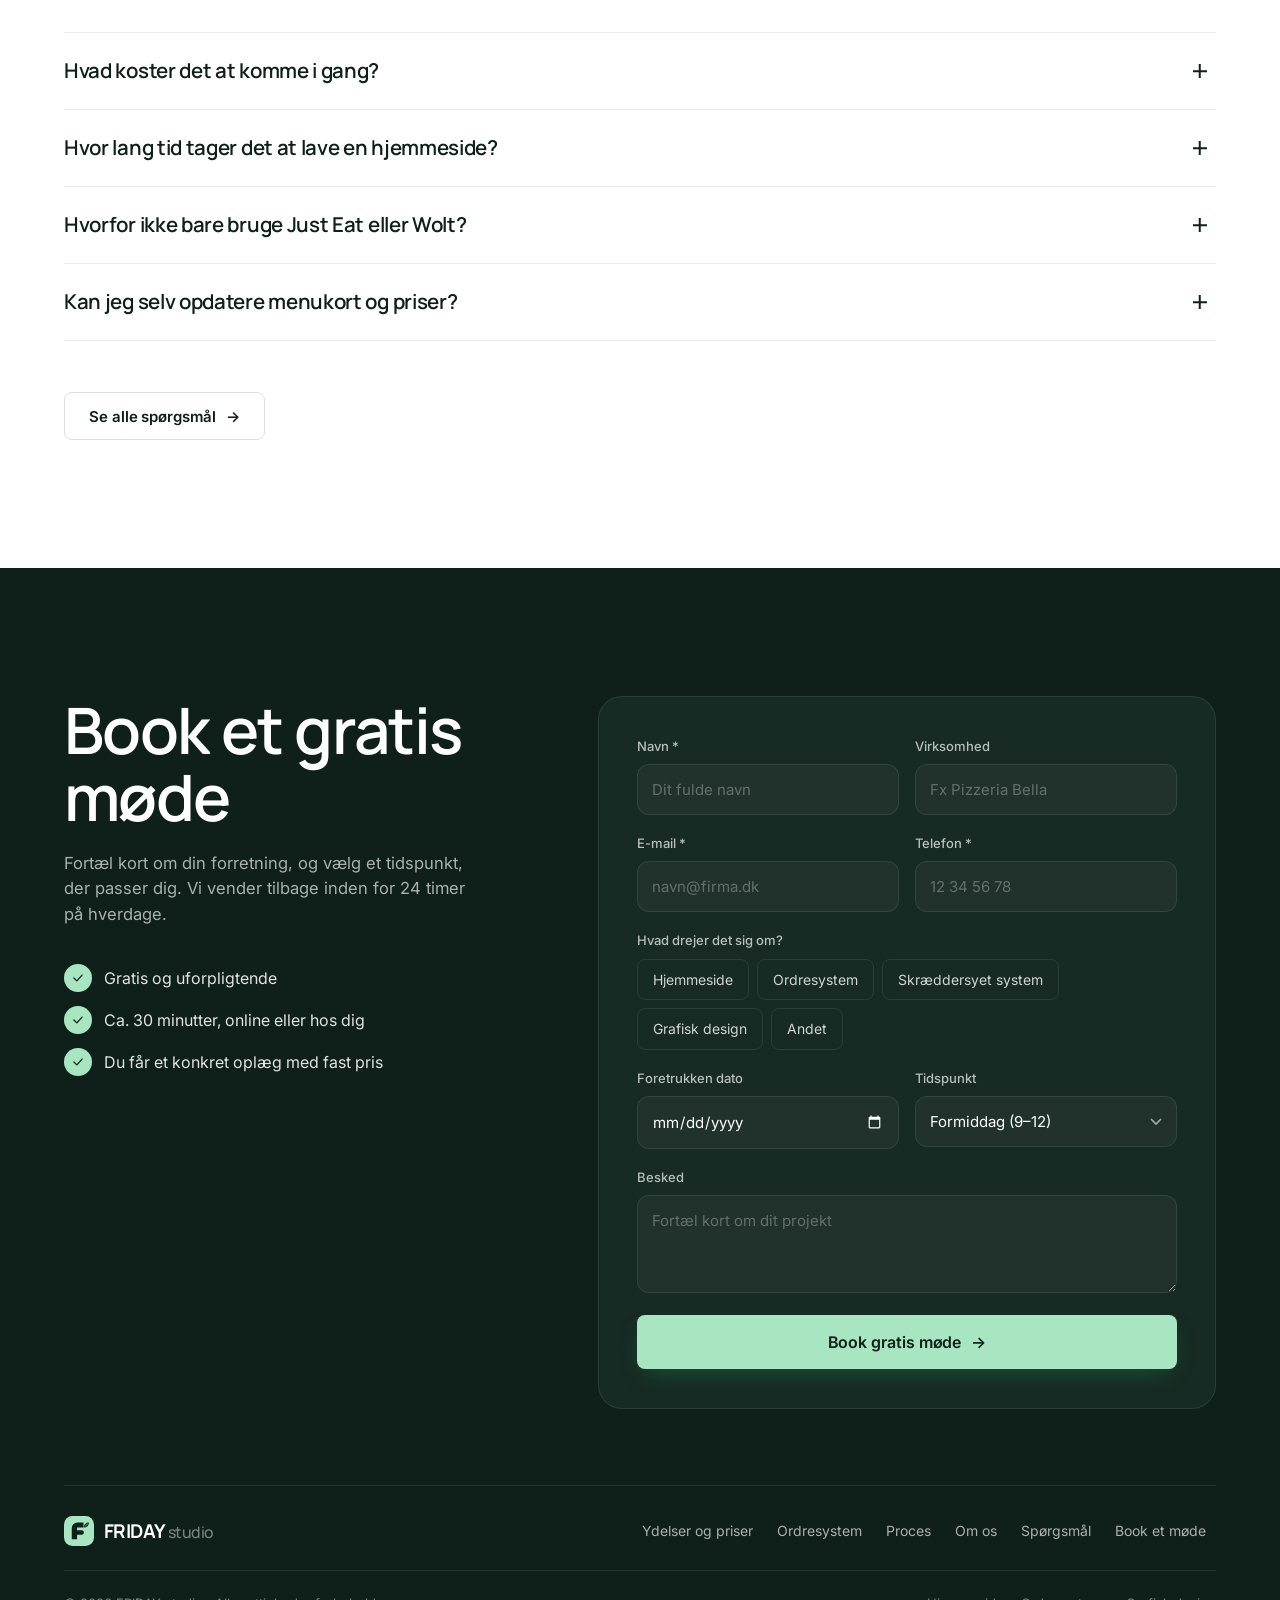
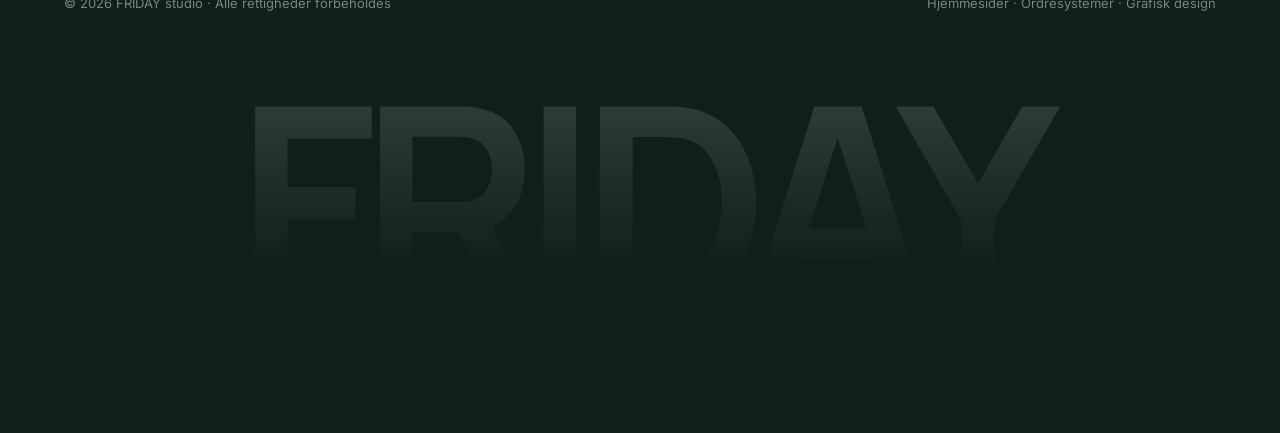
==== commit e0cc91e8: "Restore booking form at the bottom of the front page Co-Authored-By: Claude Opus 5.5 <noreply@anthro" ====
--- a/index.html
+++ b/index.html
@@ -239,12 +239,58 @@
     <div class="sec-more reveal"><a href="spoergsmaal.html" class="btn btn-ghost">Se alle spørgsmål <span class="arr">→</span></a></div>
   </section>
 
-  <!-- CTA + FOOTER -->
-  <section class="section dark">
-    <div class="sec-head">
-      <h2 class="split">Klar til at komme i gang? <span style="color:rgba(255,255,255,.4)">Book et gratis møde.</span></h2>
-      <a href="book-et-moede.html" class="btn btn-accent reveal">Book et gratis møde <span class="arr">→</span></a>
-    </div>
+  <!-- CONTACT + FOOTER -->
+  <section class="section dark" id="kontakt">
+    <div class="contact-grid" id="contactGrid">
+      <div class="contact-left">
+        <h2 class="split">Book et gratis møde</h2>
+        <p class="reveal">Fortæl kort om din forretning, og vælg et tidspunkt, der passer dig. Vi vender tilbage inden for 24 timer på hverdage.</p>
+        <ul class="perks reveal">
+          <li><span><svg viewBox="0 0 24 24" fill="none" stroke="currentColor" stroke-width="2.2" stroke-linecap="round" stroke-linejoin="round"><path d="m5 12 5 5 9-10"/></svg></span>Gratis og uforpligtende</li>
+          <li><span><svg viewBox="0 0 24 24" fill="none" stroke="currentColor" stroke-width="2.2" stroke-linecap="round" stroke-linejoin="round"><path d="m5 12 5 5 9-10"/></svg></span>Ca. 30 minutter, online eller hos dig</li>
+          <li><span><svg viewBox="0 0 24 24" fill="none" stroke="currentColor" stroke-width="2.2" stroke-linecap="round" stroke-linejoin="round"><path d="m5 12 5 5 9-10"/></svg></span>Du får et konkret oplæg med fast pris</li>
+        </ul>
+      </div>
+
+      <div class="book-card reveal">
+        <form class="book" id="bookForm" novalidate>
+          <div class="row2">
+            <div class="field"><label for="fName">Navn *</label><input id="fName" name="navn" required autocomplete="name" placeholder="Dit fulde navn"></div>
+            <div class="field"><label for="fCompany">Virksomhed</label><input id="fCompany" name="virksomhed" autocomplete="organization" placeholder="Fx Pizzeria Bella"></div>
+          </div>
+          <div class="row2">
+            <div class="field"><label for="fEmail">E-mail *</label><input id="fEmail" name="email" type="email" required autocomplete="email" placeholder="navn@firma.dk"></div>
+            <div class="field"><label for="fPhone">Telefon *</label><input id="fPhone" name="telefon" type="tel" required autocomplete="tel" placeholder="12 34 56 78"></div>
+          </div>
+          <div class="field">
+            <span class="flabel">Hvad drejer det sig om?</span>
+            <div class="chips" id="topics">
+              <button type="button" class="chip">Hjemmeside</button>
+              <button type="button" class="chip">Ordresystem</button>
+              <button type="button" class="chip">Skræddersyet system</button>
+              <button type="button" class="chip">Grafisk design</button>
+              <button type="button" class="chip">Andet</button>
+            </div>
+          </div>
+          <div class="row2">
+            <div class="field"><label for="fDate">Foretrukken dato</label><input id="fDate" name="dato" type="date"></div>
+            <div class="field"><label for="fTime">Tidspunkt</label>
+              <select id="fTime" name="tid"><option>Formiddag (9–12)</option><option>Eftermiddag (12–16)</option><option>Sen eftermiddag (16–18)</option></select>
+            </div>
+          </div>
+          <div class="field"><label for="fMsg">Besked</label><textarea id="fMsg" name="besked" rows="3" placeholder="Fortæl kort om dit projekt"></textarea></div>
+          <button class="btn btn-accent" type="submit">Book gratis møde <span class="arr">→</span></button>
+          <div class="form-msg" id="formMsg" role="alert"></div>
+        </form>
+
+        <div class="success" role="status">
+          <div class="ck"><svg width="28" height="28" viewBox="0 0 24 24" fill="none" stroke="#0F1F1A" stroke-width="2.4"><path d="m5 12 5 5 9-10"/></svg></div>
+          <h3>Tak! Din forespørgsel er modtaget.</h3>
+          <p id="successText">Vi vender tilbage inden for 24 timer på hverdage og bekræfter dit møde.</p>
+        </div>
+      </div>
+    </div>
+
     <footer>
       <div class="foot-top">
         <a href="index.html" class="logo light"><svg viewBox="0 0 64 64" aria-hidden="true"><rect width="64" height="64" rx="18" fill="#A8E6C1"/><g transform="translate(6 6) scale(.81)"><g fill="#0F1F1A"><path d="M13 54V24a14 14 0 0 1 14-14h17v13H27v7h12a6 6 0 0 1 0 12H27v12Z"/><path d="M45 23c0-8.5 5.5-13.5 13-13.5 0 8.5-5.5 13.5-13 13.5Z"/></g><path d="M47.5 20.5 55 13" stroke="#A8E6C1" stroke-width="1.6" stroke-linecap="round"/></g></svg><span>FRIDAY <small>studio</small></span></a>
